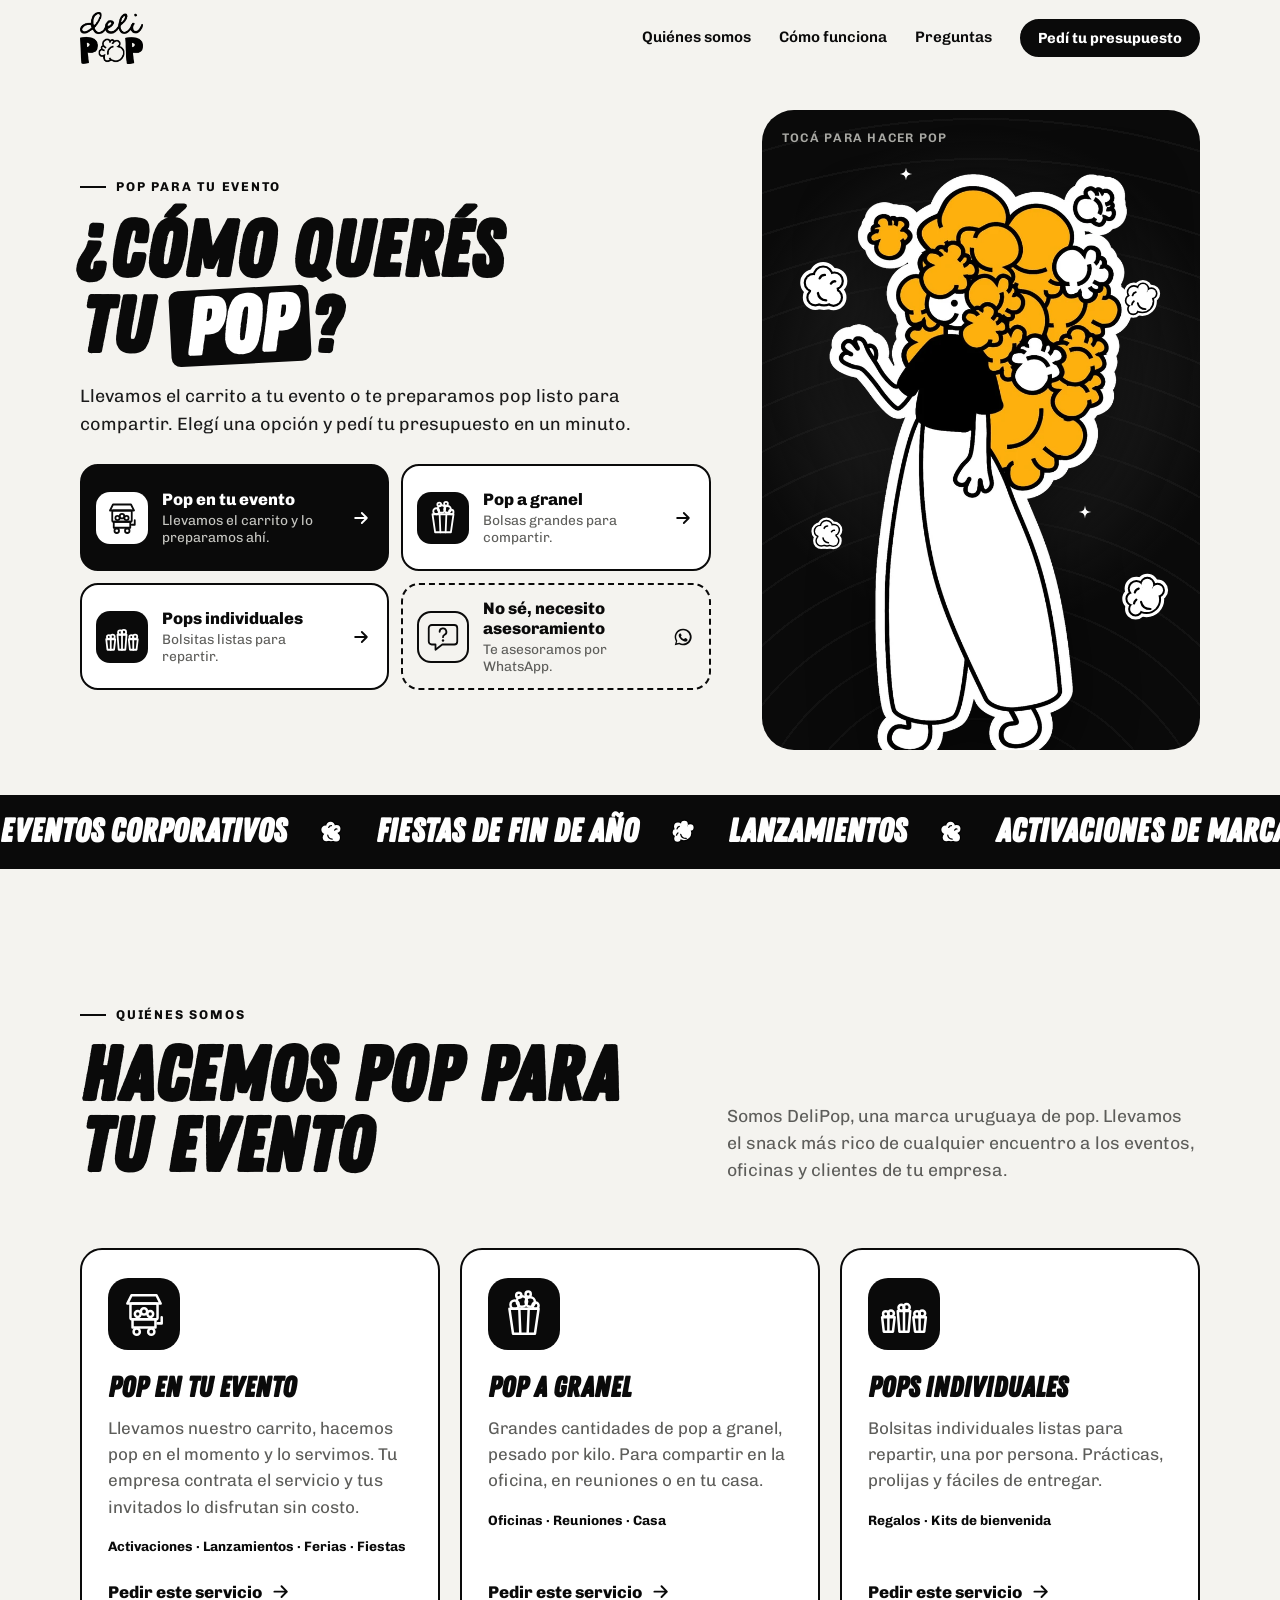
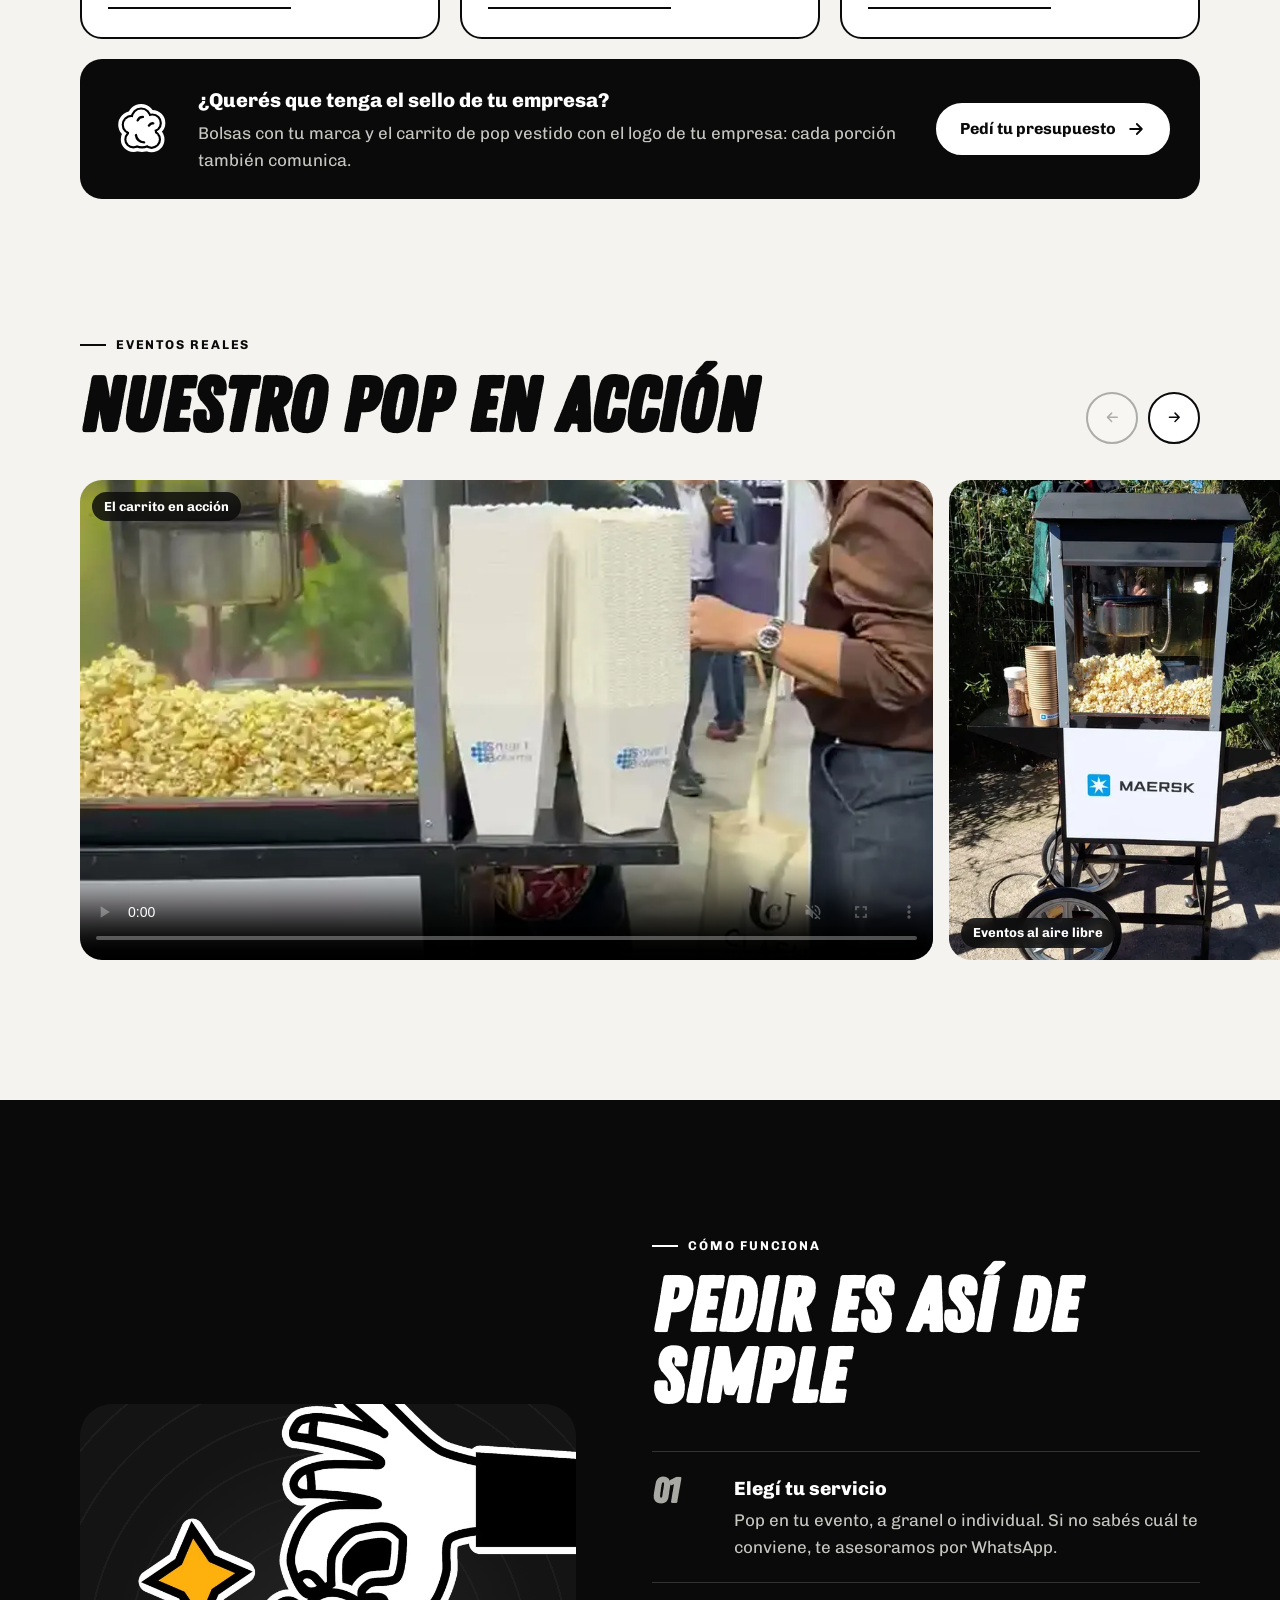
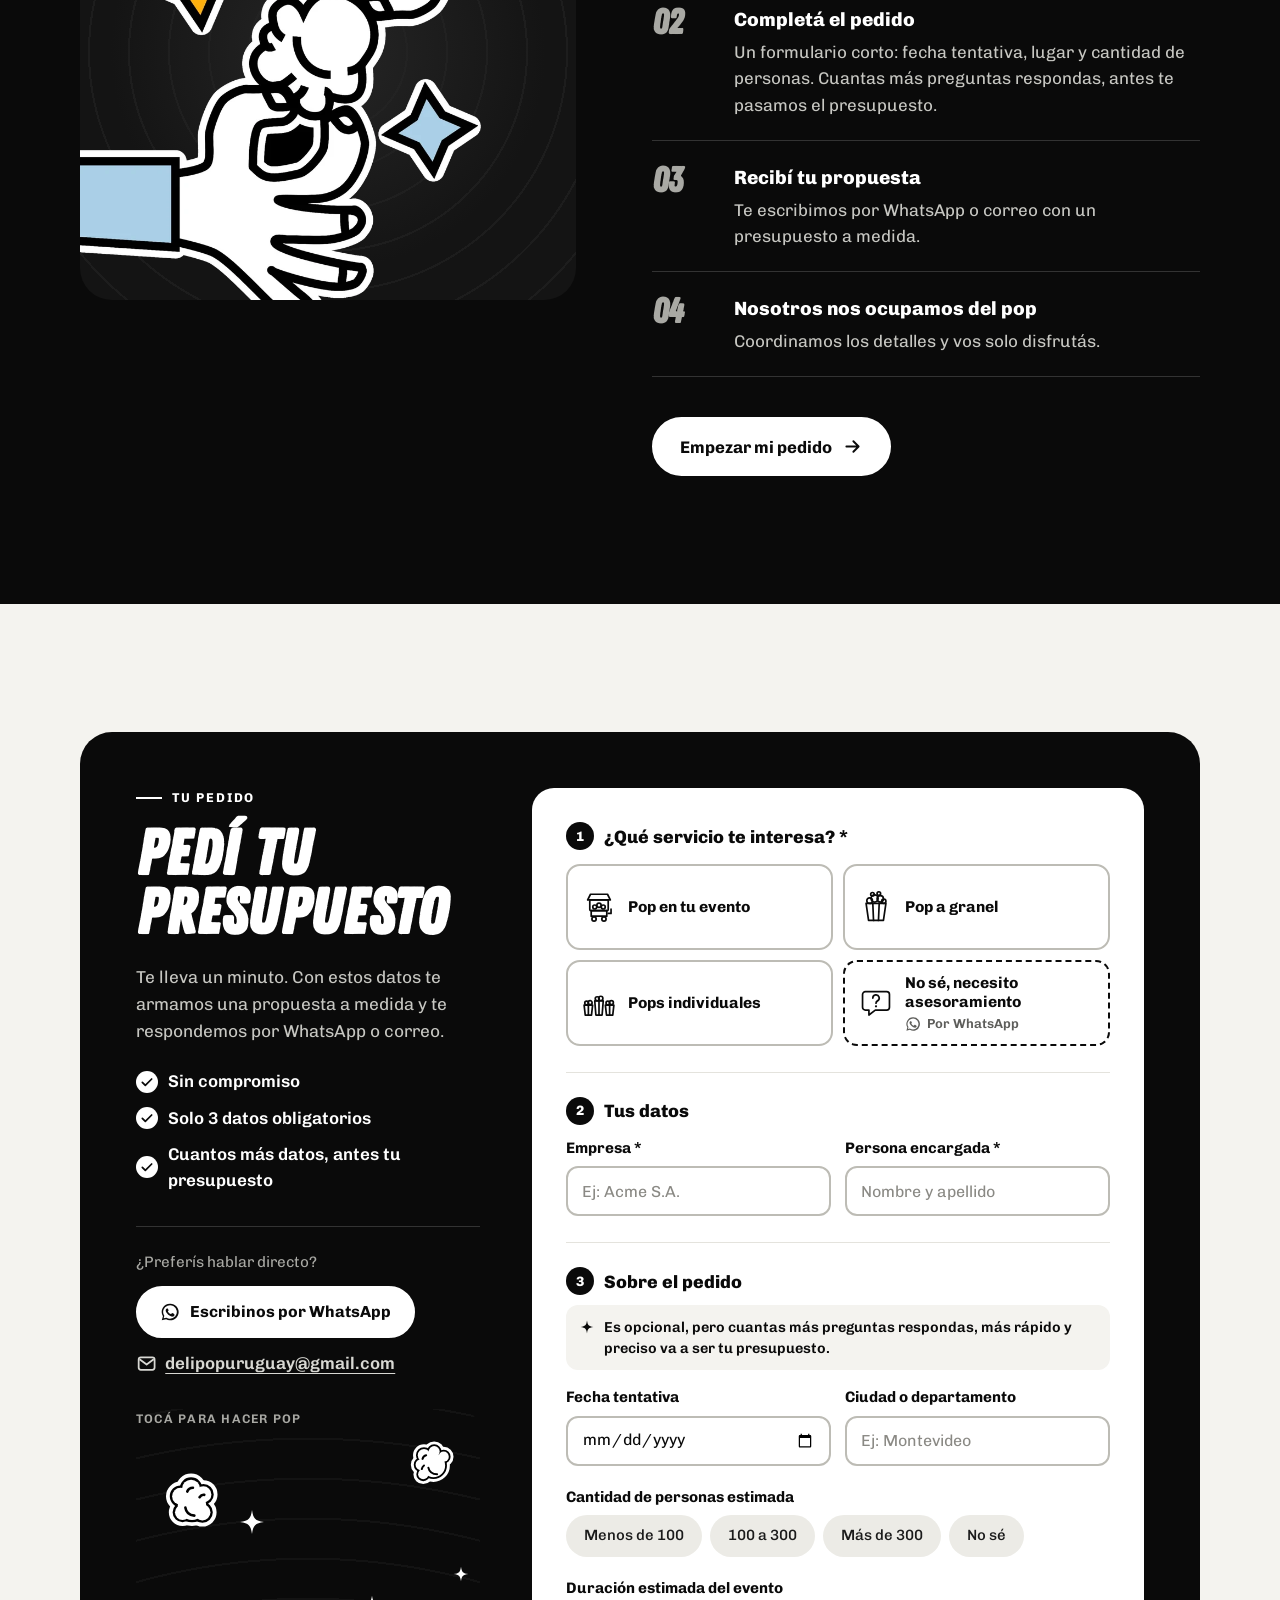
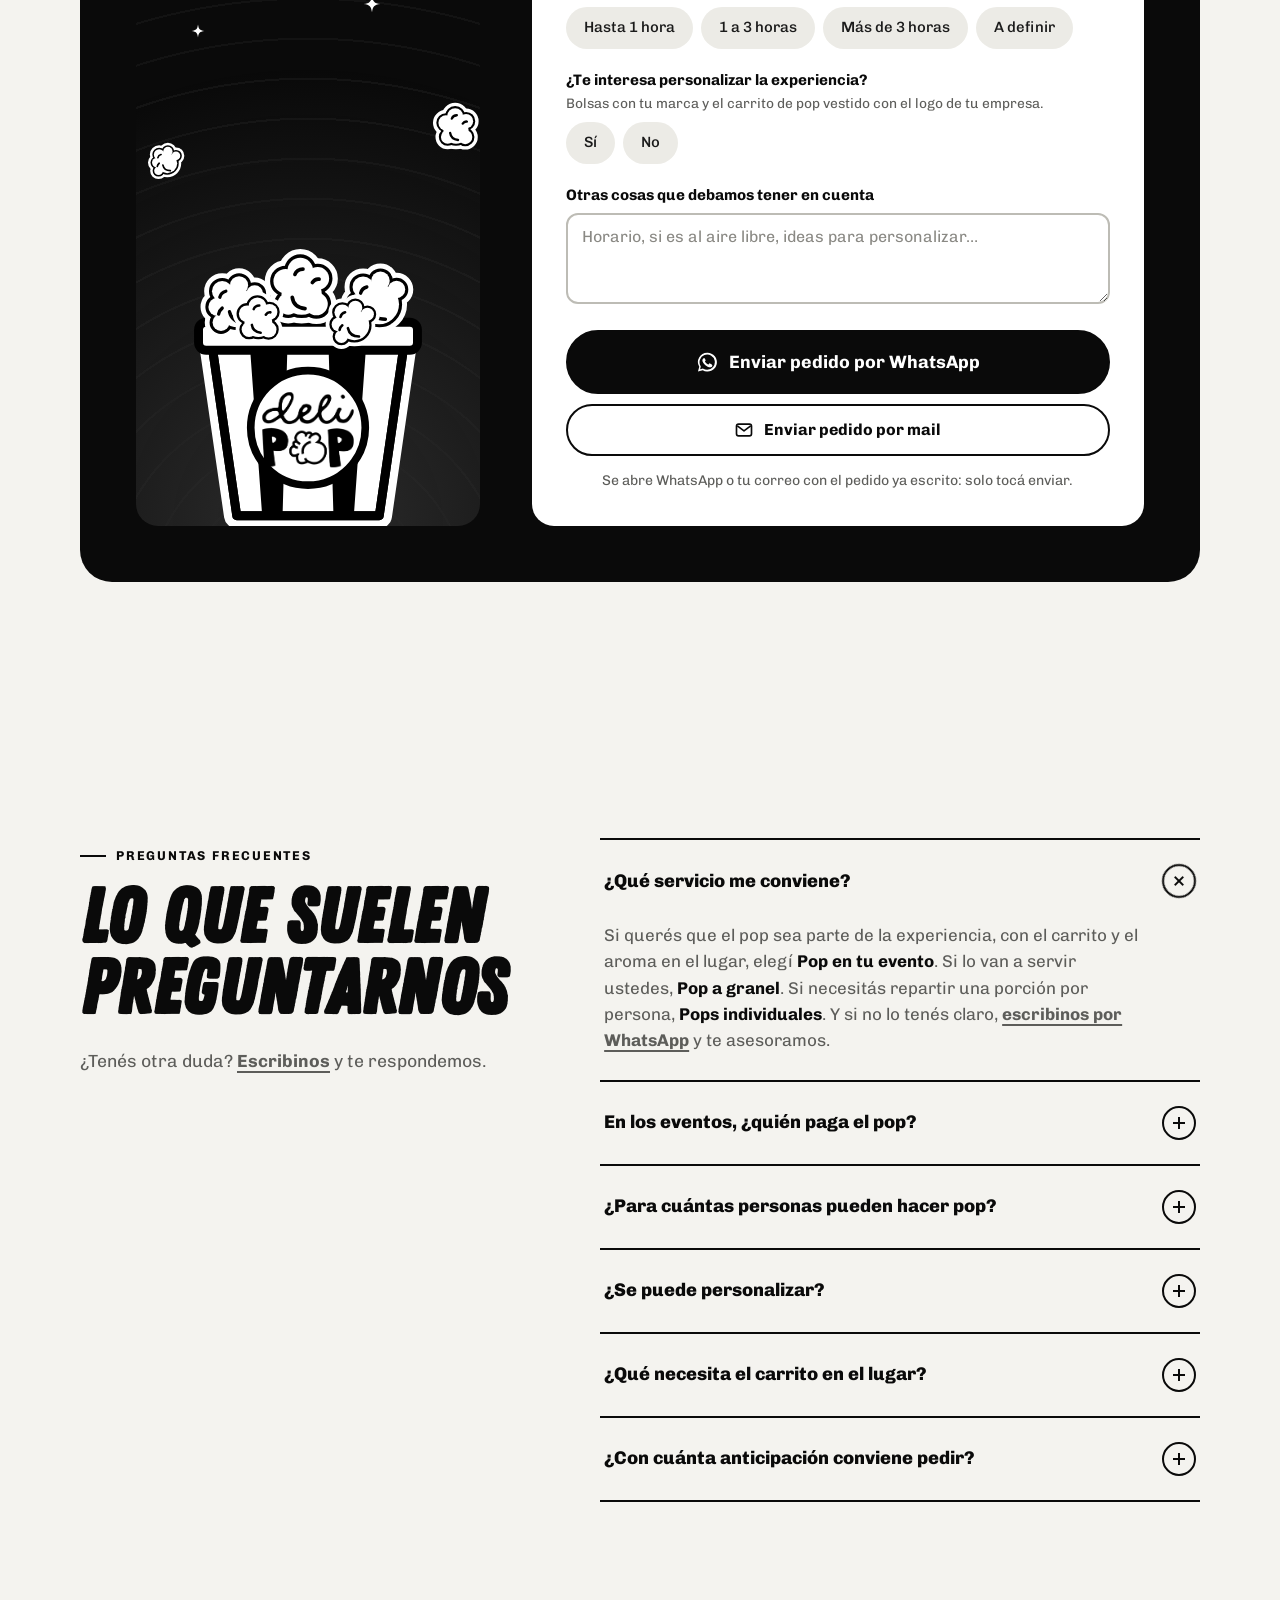
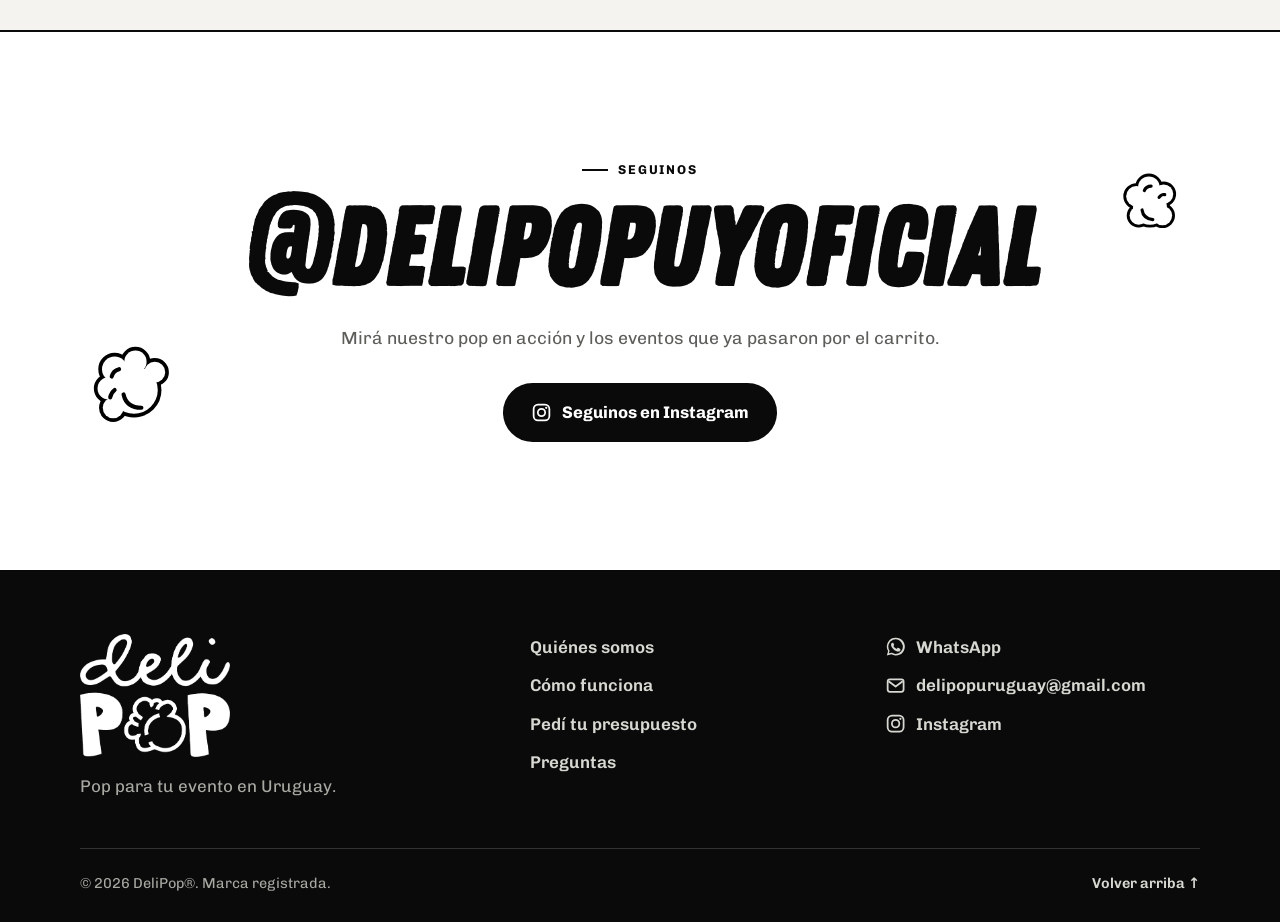
==== index.html @ d81a6279 "Sitio web de DeliPop: pop para tu evento en Uruguay Landing estática para GitHub Pages: hero con los" ====
<!doctype html>
<html lang="es-UY">
<head>
  <meta charset="utf-8">
  <meta name="viewport" content="width=device-width, initial-scale=1">
  <title>DeliPop · Pop para tu evento en Uruguay</title>
  <meta name="description" content="Pop para tu evento en Uruguay: llevamos el carrito de pop a tu evento, o te preparamos pop a granel y en bolsitas individuales. Pedí tu presupuesto en un minuto.">
  <meta name="theme-color" content="#0a0a0a">

  <meta property="og:type" content="website">
  <meta property="og:title" content="DeliPop · Pop para tu evento en Uruguay">
  <meta property="og:description" content="Carrito de pop para tu evento, pop a granel y pops individuales. Pedí tu presupuesto en un minuto.">
  <meta property="og:image" content="assets/img/logo-black.png">
  <meta property="og:locale" content="es_UY">

  <link rel="icon" href="assets/img/favicon.svg" type="image/svg+xml">

  <link rel="preconnect" href="https://fonts.googleapis.com">
  <link rel="preconnect" href="https://fonts.gstatic.com" crossorigin>
  <link href="https://fonts.googleapis.com/css2?family=Chivo:ital,wght@0,100..900;1,100..900&display=swap" rel="stylesheet">
  <link rel="preload" href="assets/fonts/ZingRustBase.woff2" as="font" type="font/woff2" crossorigin>
  <link rel="stylesheet" href="css/styles.css?v=19">
</head>
<body>

  <!-- Símbolos SVG reutilizables: pop vectorial, íconos de servicios y redes -->
  <svg width="0" height="0" style="position:absolute" aria-hidden="true">
    <defs>
      <symbol id="kernel-a" viewBox="-14 -14 148 148">
        <g style="fill:var(--kb,#fff);stroke:var(--kb,#fff)" stroke-width="26">
          <circle cx="60" cy="70" r="30"/><circle cx="36" cy="50" r="18"/><circle cx="58" cy="34" r="19"/>
          <circle cx="84" cy="46" r="17"/><circle cx="40" cy="84" r="16"/><circle cx="82" cy="84" r="17"/>
        </g>
        <g fill="#000" stroke="#000" stroke-width="10">
          <circle cx="60" cy="70" r="30"/><circle cx="36" cy="50" r="18"/><circle cx="58" cy="34" r="19"/>
          <circle cx="84" cy="46" r="17"/><circle cx="40" cy="84" r="16"/><circle cx="82" cy="84" r="17"/>
        </g>
        <g fill="#fff">
          <circle cx="60" cy="70" r="30"/><circle cx="36" cy="50" r="18"/><circle cx="58" cy="34" r="19"/>
          <circle cx="84" cy="46" r="17"/><circle cx="40" cy="84" r="16"/><circle cx="82" cy="84" r="17"/>
        </g>
        <g fill="none" stroke="#000" stroke-width="5.5" stroke-linecap="round">
          <path d="M46 74q2 15 19 17"/><path d="M50 40q3-8 12-8"/><path d="M76 52q4-6 10-5"/>
        </g>
      </symbol>
      <symbol id="kernel-b" viewBox="-14 -14 148 148">
        <g style="fill:var(--kb,#fff);stroke:var(--kb,#fff)" stroke-width="26">
          <circle cx="64" cy="64" r="32"/><circle cx="30" cy="62" r="15"/><circle cx="38" cy="36" r="17"/>
          <circle cx="66" cy="26" r="15"/><circle cx="92" cy="40" r="14"/><circle cx="36" cy="88" r="14"/>
        </g>
        <g fill="#000" stroke="#000" stroke-width="10">
          <circle cx="64" cy="64" r="32"/><circle cx="30" cy="62" r="15"/><circle cx="38" cy="36" r="17"/>
          <circle cx="66" cy="26" r="15"/><circle cx="92" cy="40" r="14"/><circle cx="36" cy="88" r="14"/>
        </g>
        <g fill="#fff">
          <circle cx="64" cy="64" r="32"/><circle cx="30" cy="62" r="15"/><circle cx="38" cy="36" r="17"/>
          <circle cx="66" cy="26" r="15"/><circle cx="92" cy="40" r="14"/><circle cx="36" cy="88" r="14"/>
        </g>
        <g fill="none" stroke="#000" stroke-width="5.5" stroke-linecap="round">
          <path d="M50 70q4 18 24 18"/><path d="M34 46q2-8 10-10"/><path d="M38 64q-5 4-6 10"/>
        </g>
      </symbol>
      <symbol id="pop-box" viewBox="0 0 220 230">
        <path d="M34 84h152l-20 138H54Z" fill="#fff" stroke="#fff" stroke-width="20" stroke-linejoin="round"/>
        <path d="M34 84h152l-20 138H54Z" fill="#fff" stroke="#000" stroke-width="7" stroke-linejoin="round"/>
        <path d="M64 84h30l-4 138H74ZM126 84h30l-10 138h-16Z" fill="#000"/>
        <path d="M34 84h152l-20 138H54Z" fill="none" stroke="#000" stroke-width="7" stroke-linejoin="round"/>
        <rect x="24" y="70" width="172" height="22" rx="6" fill="#fff" stroke="#000" stroke-width="7"/>
        <circle cx="110" cy="153" r="45" fill="#fff" stroke="#000" stroke-width="6"/>
        <image href="assets/img/logo-black.png" x="74" y="125" width="72" height="59"/>
        <use href="#kernel-b" x="18" y="22" width="70" height="70"/>
        <use href="#kernel-a" x="66" y="4" width="78" height="78"/>
        <use href="#kernel-b" x="128" y="18" width="72" height="72"/>
        <use href="#kernel-a" x="44" y="40" width="54" height="54"/>
        <use href="#kernel-b" x="118" y="44" width="54" height="54"/>
      </symbol>
      <symbol id="spark" viewBox="0 0 100 100">
        <path d="M50 4 C55 38 62 45 96 50 C62 55 55 62 50 96 C45 62 38 55 4 50 C38 45 45 38 50 4Z"/>
      </symbol>

      <!-- Íconos de servicios (trazo = currentColor) -->
      <symbol id="ico-cart" viewBox="0 0 48 48">
        <g fill="none" stroke="currentColor" stroke-width="2.4" stroke-linecap="round" stroke-linejoin="round">
          <path d="M8 14 12 6h24l4 8Z"/><rect x="11" y="14" width="26" height="15" rx="1.5"/>
          <circle cx="18" cy="24" r="2.8"/><circle cx="24" cy="21.5" r="3"/><circle cx="30" cy="24" r="2.8"/>
          <path d="M13 29h22v8H13z"/><circle cx="17" cy="41" r="3"/><circle cx="31" cy="41" r="3"/><path d="M37 33h4v-6"/>
        </g>
      </symbol>
      <symbol id="ico-bulk" viewBox="0 0 48 48">
        <g fill="none" stroke="currentColor" stroke-width="2.4" stroke-linecap="round" stroke-linejoin="round">
          <path d="M10 19h28l-3.5 24h-21Z"/><path d="M19.5 19l1 24M28.5 19l-1 24"/>
          <circle cx="15" cy="15" r="4"/><circle cx="22" cy="12" r="5"/><circle cx="30" cy="12.5" r="4.5"/><circle cx="35" cy="16" r="3"/>
          <circle cx="19" cy="6" r="2.5"/><circle cx="28" cy="5" r="2.5"/>
        </g>
      </symbol>
      <symbol id="ico-bags" viewBox="0 0 48 48">
        <g fill="none" stroke="currentColor" stroke-width="2.4" stroke-linecap="round" stroke-linejoin="round">
          <path d="M3 27h12l-1.6 14H4.6Z"/><path d="M9 27v14"/><circle cx="6.5" cy="24" r="2.6"/><circle cx="11.5" cy="23.5" r="2.8"/>
          <path d="M18 21h12l-1.6 20h-8.8Z"/><path d="M24 21v20"/><circle cx="21.5" cy="18" r="2.8"/><circle cx="26.5" cy="17.5" r="3"/>
          <path d="M33 27h12l-1.6 14h-8.8Z"/><path d="M39 27v14"/><circle cx="36.5" cy="24" r="2.6"/><circle cx="41.5" cy="23.5" r="2.8"/>
        </g>
      </symbol>
      <symbol id="ico-help" viewBox="0 0 48 48">
        <g fill="none" stroke="currentColor" stroke-width="2.4" stroke-linecap="round" stroke-linejoin="round">
          <path d="M9 8h30a4 4 0 0 1 4 4v18a4 4 0 0 1-4 4H23l-9 7v-7H9a4 4 0 0 1-4-4V12a4 4 0 0 1 4-4Z"/>
          <path d="M19.5 17a4.5 4.5 0 1 1 6.6 4c-1.5.8-2.1 1.7-2.1 3.2"/>
        </g>
        <circle cx="24" cy="28.6" r="1.6" fill="currentColor"/>
      </symbol>

      <symbol id="ico-wa" viewBox="0 0 24 24">
        <path fill="currentColor" d="M12 2a9.9 9.9 0 0 0-8.5 15l-1.4 5 5.2-1.4A10 10 0 1 0 12 2Zm0 18.2a8.2 8.2 0 0 1-4.2-1.2l-.3-.2-3.1.8.8-3-.2-.3A8.2 8.2 0 1 1 12 20.2Zm4.5-6.1c-.2-.1-1.5-.7-1.7-.8-.2-.1-.4-.1-.6.1l-.8 1c-.1.2-.3.2-.5.1a6.7 6.7 0 0 1-3.3-2.9c-.3-.4.3-.4.7-1.3.1-.2 0-.3 0-.4l-.8-1.8c-.2-.5-.4-.4-.6-.4h-.5a1 1 0 0 0-.7.3 3 3 0 0 0-.9 2.2 5.2 5.2 0 0 0 1.1 2.7 11.8 11.8 0 0 0 4.5 4c1.7.7 2.3.8 3.2.6.5-.1 1.5-.6 1.7-1.2.2-.6.2-1.1.2-1.2-.1-.1-.3-.2-.5-.3Z"/>
      </symbol>
      <symbol id="ico-ig" viewBox="0 0 24 24">
        <g fill="none" stroke="currentColor" stroke-width="2"><rect x="3" y="3" width="18" height="18" rx="5"/><circle cx="12" cy="12" r="4.2"/></g>
        <circle cx="17.4" cy="6.6" r="1.3" fill="currentColor"/>
      </symbol>
      <symbol id="ico-mail" viewBox="0 0 24 24">
        <g fill="none" stroke="currentColor" stroke-width="2" stroke-linejoin="round"><rect x="3" y="5" width="18" height="14" rx="2.5"/><path d="m4 7 8 6 8-6"/></g>
      </symbol>
      <symbol id="ico-arrow" viewBox="0 0 24 24">
        <path d="M5 12h14m-6-6 6 6-6 6" fill="none" stroke="currentColor" stroke-width="2.2" stroke-linecap="round" stroke-linejoin="round"/>
      </symbol>
      <symbol id="ico-check" viewBox="0 0 24 24">
        <path d="m5 12.5 4.5 4.5L19 7.5" fill="none" stroke="currentColor" stroke-width="2.6" stroke-linecap="round" stroke-linejoin="round"/>
      </symbol>
    </defs>
  </svg>

  <a class="skip" href="#contenido">Saltar al contenido</a>

  <!-- ============ HEADER ============ -->
  <div id="top"></div>
  <header class="header">
    <div class="wrap header__inner">
      <a class="header__logo" href="#top" aria-label="DeliPop, inicio">
        <img src="assets/img/logo-black.png" alt="DeliPop" width="890" height="731">
      </a>
      <nav class="nav" id="nav" aria-label="Principal">
        <a href="#nosotros">Quiénes somos</a>
        <a href="#como-funciona">Cómo funciona</a>
        <a href="#preguntas">Preguntas</a>
        <a class="btn btn--dark btn--sm nav__cta" href="#pedido">Pedí tu presupuesto</a>
      </nav>
      <button class="burger" id="burger" aria-label="Abrir menú" aria-expanded="false" aria-controls="nav">
        <span></span><span></span>
      </button>
    </div>
  </header>

  <main id="contenido">

    <!-- ============ HERO: los 4 servicios en el primer pantallazo ============ -->
    <section class="hero">
      <div class="wrap hero__grid">
        <div class="hero__copy">
          <p class="eyebrow">Pop para tu evento</p>
          <h1 class="display hero__title"><span class="sr-only">¿</span><span class="inv" aria-hidden="true">?</span>Cómo querés<br>tu <span class="hl">pop</span>?</h1>
          <p class="lead">
            Llevamos el carrito a tu evento o te preparamos pop listo para compartir.
            Elegí una opción y pedí tu presupuesto en un minuto.
          </p>

          <nav class="svc" aria-label="Elegí un servicio">
            <a class="svc__card svc__card--main" href="#pedido" data-service="evento">
              <span class="svc__icon"><svg><use href="#ico-cart"/></svg></span>
              <span class="svc__text"><strong>Pop en tu evento</strong><small>Llevamos el carrito y lo preparamos ahí.</small></span>
              <svg class="svc__arrow"><use href="#ico-arrow"/></svg>
            </a>
            <a class="svc__card" href="#pedido" data-service="granel">
              <span class="svc__icon"><svg><use href="#ico-bulk"/></svg></span>
              <span class="svc__text"><strong>Pop a granel</strong><small>Bolsas grandes para compartir.</small></span>
              <svg class="svc__arrow"><use href="#ico-arrow"/></svg>
            </a>
            <a class="svc__card" href="#pedido" data-service="individual">
              <span class="svc__icon"><svg><use href="#ico-bags"/></svg></span>
              <span class="svc__text"><strong>Pops individuales</strong><small>Bolsitas listas para repartir.</small></span>
              <svg class="svc__arrow"><use href="#ico-arrow"/></svg>
            </a>
            <a class="svc__card svc__card--alt" data-link="advice" href="#pedido" target="_blank" rel="noopener">
              <span class="svc__icon"><svg><use href="#ico-help"/></svg></span>
              <span class="svc__text"><strong>No sé, necesito asesoramiento</strong><small>Te asesoramos por WhatsApp.</small></span>
              <svg class="svc__arrow"><use href="#ico-wa"/></svg>
            </a>
          </nav>

        </div>

        <div class="hero__stage" id="stage" data-pop aria-hidden="true">
          <div class="stage__glow"></div>
          <img class="stage__char" src="assets/img/personaje.webp" alt="" width="566" height="1100" fetchpriority="high">
          <svg class="float k1"><use href="#kernel-a"/></svg>
          <svg class="float k2"><use href="#kernel-b"/></svg>
          <svg class="float k3"><use href="#kernel-a"/></svg>
          <svg class="float k4"><use href="#kernel-b"/></svg>
          <svg class="float s1 spark spark--w"><use href="#spark"/></svg>
          <svg class="float s2 spark spark--w"><use href="#spark"/></svg>
          <span class="stage__hint">Tocá para hacer pop</span>
        </div>
      </div>
    </section>

    <!-- ============ MARQUESINA ============ -->
    <div class="marquee" aria-hidden="true">
      <div class="marquee__track">
        <span>Eventos corporativos</span><svg><use href="#kernel-a"/></svg>
        <span>Fiestas de fin de año</span><svg><use href="#kernel-b"/></svg>
        <span>Lanzamientos</span><svg><use href="#kernel-a"/></svg>
        <span>Activaciones de marca</span><svg><use href="#kernel-b"/></svg>
        <span>Cine en la oficina</span><svg><use href="#kernel-a"/></svg>
        <span>Eventos corporativos</span><svg><use href="#kernel-a"/></svg>
        <span>Fiestas de fin de año</span><svg><use href="#kernel-b"/></svg>
        <span>Lanzamientos</span><svg><use href="#kernel-a"/></svg>
        <span>Activaciones de marca</span><svg><use href="#kernel-b"/></svg>
        <span>Cine en la oficina</span><svg><use href="#kernel-a"/></svg>
      </div>
    </div>

    <!-- ============ QUIÉNES SOMOS / QUÉ HACEMOS ============ -->
    <section class="section" id="nosotros">
      <div class="wrap">
        <div class="section__head section__head--row">
          <div>
            <p class="eyebrow reveal">Quiénes somos</p>
            <h2 class="display h2 reveal">Hacemos pop para tu evento</h2>
          </div>
          <p class="section__intro reveal">
            Somos DeliPop, una marca uruguaya de pop. Llevamos el snack más rico de cualquier encuentro
            a los eventos, oficinas y clientes de tu empresa.
          </p>
        </div>

        <div class="offer">
          <article class="offer__card reveal">
            <span class="offer__icon"><svg><use href="#ico-cart"/></svg></span>
            <h3>Pop en tu evento</h3>
            <p>Llevamos nuestro carrito, hacemos pop en el momento y lo servimos. Tu empresa contrata el servicio y tus invitados lo disfrutan sin costo.</p>
            <p class="offer__tags">Activaciones · Lanzamientos · Ferias · Fiestas</p>
            <a class="offer__cta" href="#pedido" data-service="evento">Pedir este servicio <svg class="i"><use href="#ico-arrow"/></svg></a>
          </article>
          <article class="offer__card reveal">
            <span class="offer__icon"><svg><use href="#ico-bulk"/></svg></span>
            <h3>Pop a granel</h3>
            <p>Grandes cantidades de pop a granel, pesado por kilo. Para compartir en la oficina, en reuniones o en tu casa.</p>
            <p class="offer__tags">Oficinas · Reuniones · Casa</p>
            <a class="offer__cta" href="#pedido" data-service="granel">Pedir este servicio <svg class="i"><use href="#ico-arrow"/></svg></a>
          </article>
          <article class="offer__card reveal">
            <span class="offer__icon"><svg><use href="#ico-bags"/></svg></span>
            <h3>Pops individuales</h3>
            <p>Bolsitas individuales listas para repartir, una por persona. Prácticas, prolijas y fáciles de entregar.</p>
            <p class="offer__tags">Regalos · Kits de bienvenida</p>
            <a class="offer__cta" href="#pedido" data-service="individual">Pedir este servicio <svg class="i"><use href="#ico-arrow"/></svg></a>
          </article>
        </div>

        <div class="custom reveal">
          <svg class="custom__k" aria-hidden="true"><use href="#kernel-a"/></svg>
          <div>
            <h3>¿Querés que tenga el sello de tu empresa?</h3>
            <p>Bolsas con tu marca y el carrito de pop vestido con el logo de tu empresa: cada porción también comunica.</p>
          </div>
          <a class="btn btn--light" href="#pedido" data-personalize>Pedí tu presupuesto <svg class="i"><use href="#ico-arrow"/></svg></a>
        </div>
      </div>
    </section>

    <!-- ============ GALERÍA ============ -->
    <section class="gallery" id="fotos" aria-labelledby="fotos-title">
      <div class="wrap gallery__head">
        <div>
          <p class="eyebrow reveal">Eventos reales</p>
          <h2 class="display h2 reveal" id="fotos-title">Nuestro pop en acción</h2>
        </div>
        <div class="gallery__nav">
          <button class="gallery__btn" type="button" data-dir="-1" aria-label="Foto anterior"><svg class="i"><use href="#ico-arrow"/></svg></button>
          <button class="gallery__btn" type="button" data-dir="1" aria-label="Foto siguiente"><svg class="i"><use href="#ico-arrow"/></svg></button>
        </div>
      </div>
      <ul class="gallery__track" id="gallery" tabindex="0" aria-label="Fotos de eventos">
          <li class="gallery__item gallery__item--wide">
            <video src="assets/photos/00-carrito-en-accion.mp4" poster="assets/photos/00-carrito-en-accion.webp" muted loop playsinline preload="none" aria-label="Video: el carrito de pop en una exposición"></video>
            <span class="gallery__cap">El carrito en acción</span>
          </li>
          <li class="gallery__item">
            <img src="assets/photos/03-carrito-aire-libre.webp" alt="Eventos al aire libre" loading="lazy" decoding="async">
            <span class="gallery__cap">Eventos al aire libre</span>
          </li>
          <li class="gallery__item">
            <img src="assets/photos/06-vaso-logo.webp" alt="Vasos con tu marca" loading="lazy" decoding="async">
            <span class="gallery__cap">Vasos con tu marca</span>
          </li>
          <li class="gallery__item">
            <img src="assets/photos/07-bolsa-marca.webp" alt="Pops individuales con tu marca" loading="lazy" decoding="async">
            <span class="gallery__cap">Pops individuales con tu marca</span>
          </li>
          <li class="gallery__item">
            <img src="assets/photos/11-compartir.webp" alt="Pop a granel" loading="lazy" decoding="async">
            <span class="gallery__cap">Pop a granel</span>
          </li>
          <li class="gallery__item">
            <img src="assets/photos/08-invitados.webp" alt="Invitados felices" loading="lazy" decoding="async">
            <span class="gallery__cap">Invitados felices</span>
          </li>
          <li class="gallery__item">
            <img src="assets/photos/05-carrito-expo.webp" alt="En ferias y exposiciones" loading="lazy" decoding="async">
            <span class="gallery__cap">En ferias y exposiciones</span>
          </li>
          <li class="gallery__item">
            <img src="assets/photos/02-cajita-logo.webp" alt="Cajitas con el logo de tu empresa" loading="lazy" decoding="async">
            <span class="gallery__cap">Cajitas con el logo de tu empresa</span>
          </li>
          <li class="gallery__item">
            <img src="assets/photos/04-bolsa-personalizada.webp" alt="Bolsas personalizadas" loading="lazy" decoding="async">
            <span class="gallery__cap">Bolsas personalizadas</span>
          </li>
          <li class="gallery__item">
            <img src="assets/photos/12-recien-hecho.webp" alt="Pop a granel" loading="lazy" decoding="async">
            <span class="gallery__cap">Pop a granel</span>
          </li>
          <li class="gallery__item">
            <img src="assets/photos/10-vaso-marca.webp" alt="Tu logo en cada porción" loading="lazy" decoding="async">
            <span class="gallery__cap">Tu logo en cada porción</span>
          </li>
          <li class="gallery__item">
            <img src="assets/photos/09-carrito-oficina.webp" alt="En la oficina o en tu stand" loading="lazy" decoding="async">
            <span class="gallery__cap">En la oficina o en tu stand</span>
          </li>
          <li class="gallery__item">
            <img src="assets/photos/01-carrito-cx-day.webp" alt="Carrito personalizado con la marca del evento" loading="lazy" decoding="async">
            <span class="gallery__cap">Carrito personalizado con la marca del evento</span>
          </li>
      </ul>
    </section>

    <!-- ============ CÓMO FUNCIONA ============ -->
    <section class="section section--dark" id="como-funciona">
      <div class="wrap steps">
        <div class="steps__art reveal">
          <img src="assets/img/manos.webp" alt="Ilustración: una mano entrega un pop a otra" width="1100" height="1043" loading="lazy">
        </div>
        <div class="steps__copy">
          <p class="eyebrow eyebrow--light reveal">Cómo funciona</p>
          <h2 class="display h2 reveal">Pedir es así de simple</h2>
          <ol class="steps__list">
            <li class="reveal">
              <span class="steps__n">01</span>
              <div><h3>Elegí tu servicio</h3><p>Pop en tu evento, a granel o individual. Si no sabés cuál te conviene, te asesoramos por WhatsApp.</p></div>
            </li>
            <li class="reveal">
              <span class="steps__n">02</span>
              <div><h3>Completá el pedido</h3><p>Un formulario corto: fecha tentativa, lugar y cantidad de personas. Cuantas más preguntas respondas, antes te pasamos el presupuesto.</p></div>
            </li>
            <li class="reveal">
              <span class="steps__n">03</span>
              <div><h3>Recibí tu propuesta</h3><p>Te escribimos por WhatsApp o correo con un presupuesto a medida.</p></div>
            </li>
            <li class="reveal">
              <span class="steps__n">04</span>
              <div><h3>Nosotros nos ocupamos del pop</h3><p>Coordinamos los detalles y vos solo disfrutás.</p></div>
            </li>
          </ol>
          <a class="btn btn--light btn--lg reveal" href="#pedido">
            Empezar mi pedido <svg class="i"><use href="#ico-arrow"/></svg>
          </a>
        </div>
      </div>
    </section>

    <!-- ============ FORMULARIO DE PEDIDO ============ -->
    <section class="section section--order" id="pedido">
      <div class="wrap">
        <div class="order">
          <div class="order__copy">
            <div class="order__sticky">
            <p class="eyebrow eyebrow--light reveal">Tu pedido</p>
            <h2 class="display h2 reveal">Pedí tu presupuesto</h2>
            <p class="order__lead reveal">
              Te lleva un minuto. Con estos datos te armamos una propuesta a medida
              y te respondemos por WhatsApp o correo.
            </p>
            <ul class="order__checks reveal">
              <li><svg class="i"><use href="#ico-check"/></svg> Sin compromiso</li>
              <li><svg class="i"><use href="#ico-check"/></svg> Solo 3 datos obligatorios</li>
              <li><svg class="i"><use href="#ico-check"/></svg> Cuantos más datos, antes tu presupuesto</li>
            </ul>
            <div class="order__alt reveal">
              <p>¿Preferís hablar directo?</p>
              <a class="btn btn--light" data-link="whatsapp" href="#pedido" target="_blank" rel="noopener">
                <svg class="i"><use href="#ico-wa"/></svg> Escribinos por WhatsApp
              </a>
              <a class="order__mail" data-link="email" data-needs="email" href="#pedido"><svg class="i"><use href="#ico-mail"/></svg> <span data-text="email"></span></a>
            </div>
            </div>
            <div class="order__fx" data-pop aria-hidden="true">
              <span class="fx__hint">Tocá para hacer pop</span>
              <svg class="fx__float" style="--x:6%;--y:8%;--s:70px;animation-delay:-1s"><use href="#kernel-a"/></svg>
              <svg class="fx__float" style="--x:78%;--y:4%;--s:54px;animation-delay:-3s"><use href="#kernel-b"/></svg>
              <svg class="fx__float" style="--x:84%;--y:40%;--s:62px;animation-delay:-2s"><use href="#kernel-a"/></svg>
              <svg class="fx__float" style="--x:2%;--y:46%;--s:46px;animation-delay:-4s"><use href="#kernel-b"/></svg>
              <svg class="fx__spark spark spark--w" style="--x:30%;--y:14%;--s:26px"><use href="#spark"/></svg>
              <svg class="fx__spark spark spark--w" style="--x:66%;--y:26%;--s:18px;animation-delay:-1.2s"><use href="#spark"/></svg>
              <svg class="fx__spark spark spark--w" style="--x:16%;--y:30%;--s:14px;animation-delay:-2.1s"><use href="#spark"/></svg>
              <svg class="fx__spark spark spark--w" style="--x:92%;--y:22%;--s:16px;animation-delay:-.6s"><use href="#spark"/></svg>
              <div class="fx__fountain">
              <svg class="fx__popper" style="--dx:-120px;--h:300px;--r:260deg;--t:2.8s;animation-delay:0.0s;width:48px;height:48px"><use href="#kernel-a"/></svg>
              <svg class="fx__popper" style="--dx:90px;--h:340px;--r:-220deg;--t:3.1s;animation-delay:0.5s;width:42px;height:42px"><use href="#kernel-b"/></svg>
              <svg class="fx__popper" style="--dx:-40px;--h:380px;--r:180deg;--t:3.4s;animation-delay:1.1s;width:54px;height:54px"><use href="#kernel-b"/></svg>
              <svg class="fx__popper" style="--dx:140px;--h:260px;--r:300deg;--t:2.6s;animation-delay:1.6s;width:38px;height:38px"><use href="#kernel-a"/></svg>
              <svg class="fx__popper" style="--dx:20px;--h:420px;--r:-260deg;--t:3.6s;animation-delay:2.0s;width:46px;height:46px"><use href="#kernel-a"/></svg>
              <svg class="fx__popper" style="--dx:-160px;--h:230px;--r:-180deg;--t:2.5s;animation-delay:2.4s;width:36px;height:36px"><use href="#kernel-b"/></svg>
              <svg class="fx__popper" style="--dx:60px;--h:300px;--r:220deg;--t:2.9s;animation-delay:2.9s;width:50px;height:50px"><use href="#kernel-a"/></svg>
              <svg class="fx__popper" style="--dx:-80px;--h:360px;--r:-300deg;--t:3.3s;animation-delay:3.3s;width:40px;height:40px"><use href="#kernel-b"/></svg>
                <svg class="fx__box"><use href="#pop-box"/></svg>
              </div>
            </div>
          </div>

          <div class="quote-wrap">
            <form class="quote" id="quote" novalidate>
              <input type="hidden" name="_subject" value="Nuevo pedido desde la web de DeliPop">

              <!-- 1. Servicio -->
              <fieldset class="block" id="servicio-field">
                <legend class="block__title"><span>1</span> ¿Qué servicio te interesa? *</legend>
                <div class="opts">
                  <label class="opt">
                    <input type="radio" name="servicio" value="evento" required>
                    <span class="opt__box"><svg><use href="#ico-cart"/></svg><span>Pop en tu evento</span></span>
                  </label>
                  <label class="opt">
                    <input type="radio" name="servicio" value="granel">
                    <span class="opt__box"><svg><use href="#ico-bulk"/></svg><span>Pop a granel</span></span>
                  </label>
                  <label class="opt">
                    <input type="radio" name="servicio" value="individual">
                    <span class="opt__box"><svg><use href="#ico-bags"/></svg><span>Pops individuales</span></span>
                  </label>
                  <a class="opt opt--wa" data-link="advice" href="#pedido" target="_blank" rel="noopener">
                    <span class="opt__box"><svg><use href="#ico-help"/></svg><span>No sé, necesito asesoramiento<small><svg class="i"><use href="#ico-wa"/></svg> Por WhatsApp</small></span></span>
                  </a>
                </div>
                <p class="field__error" data-error-for="servicio">Elegí una opción para seguir.</p>
              </fieldset>

              <!-- 2. Datos -->
              <fieldset class="block">
                <legend class="block__title"><span>2</span> Tus datos</legend>
                <div class="field-row">
                  <label class="field">
                    <span>Empresa *</span>
                    <input name="empresa" type="text" autocomplete="organization" required placeholder="Ej: Acme S.A.">
                    <em class="field__error" data-error-for="empresa">Contanos de qué empresa nos escribís.</em>
                  </label>
                  <label class="field">
                    <span>Persona encargada *</span>
                    <input name="encargado" type="text" autocomplete="name" required placeholder="Nombre y apellido">
                    <em class="field__error" data-error-for="encargado">¿Con quién hablamos?</em>
                  </label>
                </div>
              </fieldset>

              <!-- 3. Pedido -->
              <fieldset class="block">
                <legend class="block__title"><span>3</span> Sobre el pedido</legend>
                <p class="tip"><svg class="spark" width="14" height="14"><use href="#spark"/></svg> Es opcional, pero cuantas más preguntas respondas, más rápido y preciso va a ser tu presupuesto.</p>
                <div class="field-row">
                  <label class="field">
                    <span>Fecha tentativa</span>
                    <input name="fecha" type="date">
                  </label>
                  <label class="field">
                    <span>Ciudad o departamento</span>
                    <input name="lugar" type="text" placeholder="Ej: Montevideo">
                  </label>
                </div>

                <div class="field">
                  <span id="lbl-personas">Cantidad de personas estimada</span>
                  <div class="pills" role="radiogroup" aria-labelledby="lbl-personas">
                    <label class="pill"><input type="radio" name="personas" value="Menos de 100"><span>Menos de 100</span></label>
                    <label class="pill"><input type="radio" name="personas" value="100 a 300"><span>100 a 300</span></label>
                    <label class="pill"><input type="radio" name="personas" value="Más de 300"><span>Más de 300</span></label>
                    <label class="pill"><input type="radio" name="personas" value="No sé"><span>No sé</span></label>
                  </div>
                </div>

                <div class="field" data-show-for="evento">
                  <span id="lbl-duracion">Duración estimada del evento</span>
                  <div class="pills" role="radiogroup" aria-labelledby="lbl-duracion">
                    <label class="pill"><input type="radio" name="duracion" value="Hasta 1 hora"><span>Hasta 1 hora</span></label>
                    <label class="pill"><input type="radio" name="duracion" value="1 a 3 horas"><span>1 a 3 horas</span></label>
                    <label class="pill"><input type="radio" name="duracion" value="Más de 3 horas"><span>Más de 3 horas</span></label>
                    <label class="pill"><input type="radio" name="duracion" value="A definir"><span>A definir</span></label>
                  </div>
                </div>

                <div class="field">
                  <span id="lbl-personalizar">¿Te interesa personalizar la experiencia?</span>
                  <small class="field__hint" id="hint-personalizar">Bolsas con tu marca y el carrito de pop vestido con el logo de tu empresa.</small>
                  <div class="pills" role="radiogroup" aria-labelledby="lbl-personalizar" aria-describedby="hint-personalizar">
                    <label class="pill"><input type="radio" name="personalizar" value="Sí"><span>Sí</span></label>
                    <label class="pill"><input type="radio" name="personalizar" value="No"><span>No</span></label>
                  </div>
                </div>

                <label class="field">
                  <span>Otras cosas que debamos tener en cuenta</span>
                  <textarea name="otros" rows="3" placeholder="Horario, si es al aire libre, ideas para personalizar…"></textarea>
                </label>
              </fieldset>

              <div class="quote__actions">
                <button class="btn btn--dark btn--lg btn--block quote__submit" type="submit" data-channel="whatsapp">
                  <svg class="i"><use href="#ico-wa"/></svg> Enviar pedido por WhatsApp
                </button>
                <button class="btn btn--outline btn--block" type="submit" data-channel="email">
                  <svg class="i"><use href="#ico-mail"/></svg> Enviar pedido por mail
                </button>
              </div>
              <p class="quote__note">Se abre WhatsApp o tu correo con el pedido ya escrito: solo tocá enviar.</p>
            </form>

            <div class="thanks" id="thanks" hidden tabindex="-1">
              <svg class="thanks__k" aria-hidden="true"><use href="#kernel-a"/></svg>
              <h3 class="display"><span class="sr-only">¡</span><span class="inv" aria-hidden="true">!</span>Gracias!</h3>
              <p id="thanks-text">Recibimos tu pedido. Te vamos a escribir a la brevedad.</p>
              <a class="btn btn--dark btn--lg" id="thanks-retry" href="#pedido" target="_blank" rel="noopener"></a>
              <button class="quote__reset" type="button" id="thanks-reset">Hacer otro pedido</button>
            </div>
          </div>
        </div>
      </div>
    </section>

    <!-- ============ PREGUNTAS ============ -->
    <section class="section" id="preguntas">
      <div class="wrap faq">
        <div class="faq__head">
          <p class="eyebrow reveal">Preguntas frecuentes</p>
          <h2 class="display h2 reveal">Lo que suelen preguntarnos</h2>
          <p class="section__intro reveal">¿Tenés otra duda? <a class="link" data-link="whatsapp" href="#pedido" target="_blank" rel="noopener">Escribinos</a> y te respondemos.</p>
        </div>
        <div class="faq__list">
          <details class="reveal" open>
            <summary>¿Qué servicio me conviene?</summary>
            <p>Si querés que el pop sea parte de la experiencia, con el carrito y el aroma en el lugar, elegí <strong>Pop en tu evento</strong>. Si lo van a servir ustedes, <strong>Pop a granel</strong>. Si necesitás repartir una porción por persona, <strong>Pops individuales</strong>. Y si no lo tenés claro, <a class="link" data-link="advice" href="#pedido" target="_blank" rel="noopener">escribinos por WhatsApp</a> y te asesoramos.</p>
          </details>
          <details class="reveal">
            <summary>En los eventos, ¿quién paga el pop?</summary>
            <p>Tu empresa contrata el servicio completo. Los invitados reciben su pop sin costo: no hay caja ni cobro en el carrito.</p>
          </details>
          <details class="reveal">
            <summary>¿Para cuántas personas pueden hacer pop?</summary>
            <p>Armamos cada propuesta según la cantidad de personas y, en los eventos, la duración. Pasanos esos datos y te contamos cómo lo resolvemos.</p>
          </details>
          <details class="reveal">
            <summary>¿Se puede personalizar?</summary>
            <p>Sí. Hacemos bolsas con tu marca y vestimos el carrito de pop con el logo de tu empresa. Marcá que te interesa en el pedido y lo coordinamos.</p>
          </details>
          <details class="reveal">
            <summary>¿Qué necesita el carrito en el lugar?</summary>
            <p>Un espacio para ubicarlo y acceso a un tomacorriente. Si tenés dudas sobre el lugar, lo coordinamos antes del evento.</p>
          </details>
          <details class="reveal">
            <summary>¿Con cuánta anticipación conviene pedir?</summary>
            <p>Cuanto antes, mejor: así aseguramos tu fecha. Igual escribinos aunque falte poco, siempre intentamos hacerle lugar a tu pedido.</p>
          </details>
        </div>
      </div>
    </section>

    <!-- ============ REDES ============ -->
    <section class="social" id="redes">
      <div class="wrap social__inner">
        <svg class="social__k social__k--1" aria-hidden="true"><use href="#kernel-b"/></svg>
        <svg class="social__k social__k--2" aria-hidden="true"><use href="#kernel-a"/></svg>
        <p class="eyebrow reveal">Seguinos</p>
        <a class="social__handle display reveal" data-link="instagram" data-text="instagram" href="#redes" target="_blank" rel="noopener">@delipopuyoficial</a>
        <p class="social__text reveal">Mirá nuestro pop en acción y los eventos que ya pasaron por el carrito.</p>
        <a class="btn btn--dark btn--lg reveal" data-link="instagram" href="#redes" target="_blank" rel="noopener">
          <svg class="i"><use href="#ico-ig"/></svg> Seguinos en Instagram
        </a>
      </div>
    </section>
  </main>

  <!-- ============ FOOTER ============ -->
  <footer class="footer">
    <div class="wrap footer__inner">
      <div class="footer__brand">
        <img src="assets/img/logo-white.png" alt="DeliPop" width="890" height="732" loading="lazy">
        <p>Pop para tu evento en Uruguay.</p>
      </div>
      <nav class="footer__nav" aria-label="Secciones">
        <a href="#nosotros">Quiénes somos</a>
        <a href="#como-funciona">Cómo funciona</a>
        <a href="#pedido">Pedí tu presupuesto</a>
        <a href="#preguntas">Preguntas</a>
      </nav>
      <div class="footer__contact">
        <a data-link="whatsapp" href="#pedido" target="_blank" rel="noopener"><svg class="i"><use href="#ico-wa"/></svg> WhatsApp</a>
        <a data-link="email" data-needs="email" href="#pedido"><svg class="i"><use href="#ico-mail"/></svg> <span data-text="email"></span></a>
        <a data-link="instagram" href="#redes" target="_blank" rel="noopener"><svg class="i"><use href="#ico-ig"/></svg> Instagram</a>
      </div>
    </div>
    <div class="wrap footer__bottom">
      <span>© <span id="year">2026</span> DeliPop®. Marca registrada.</span>
      <a href="#top">Volver arriba ↑</a>
    </div>
  </footer>

  <!-- Botón flotante de WhatsApp -->
  <a class="fab" data-link="whatsapp" href="#pedido" target="_blank" rel="noopener" aria-label="Escribinos por WhatsApp">
    <svg><use href="#ico-wa"/></svg>
  </a>

  <script src="js/main.js?v=12"></script>
</body>
</html>
---- css/styles.css ----
/* =========================================================
   DeliPop — estilos
   Fuentes: Zing Rust Base (títulos) + Chivo (texto)
   Para usar Zing Rust Base, copiá el archivo de la fuente en
   assets/fonts/ con alguno de los nombres de abajo.
   ========================================================= */

@font-face {
  font-family: "Zing Rust Base";
  src: url("../assets/fonts/ZingRustBase.woff2") format("woff2");
  font-display: swap;
}

:root {
  --ink: #0a0a0a;
  --ink-2: #1b1b1b;
  --paper: #f4f3ef;
  --white: #ffffff;
  --muted: #5d5d5a;
  --muted-light: #a9a9a4;
  --line: #0a0a0a;
  --error: #b00020;
  --field-line: #bdbcb5;
  --chip: #ecebe6;

  --f-display: "Zing Rust Base", "Chivo", system-ui, sans-serif;
  --f-body: "Chivo", system-ui, -apple-system, "Segoe UI", sans-serif;

  --radius: 22px;
  --radius-lg: 32px;
  --shadow: 6px 6px 0 var(--ink);
  --wrap: 1200px;
  --gutter: clamp(16px, 4vw, 40px);
  --header-h: 76px;
}

*, *::before, *::after { box-sizing: border-box; }

html { scroll-behavior: smooth; scroll-padding-top: calc(var(--header-h) + 12px); }

body {
  margin: 0;
  font-family: var(--f-body);
  font-size: 17px;
  line-height: 1.55;
  color: var(--ink);
  background: var(--paper);
  -webkit-font-smoothing: antialiased;
  overflow-x: hidden;
}

img, svg { display: block; max-width: 100%; }
a { color: inherit; }
h1, h2, h3, p { margin: 0; }
[hidden] { display: none !important; }

.wrap { width: 100%; max-width: var(--wrap); margin-inline: auto; padding-inline: var(--gutter); }

.skip {
  position: absolute; left: -999px; top: 8px; z-index: 100;
  background: var(--ink); color: var(--white); padding: 10px 16px; border-radius: 10px;
}
.skip:focus { left: 8px; }

:focus-visible { outline: 3px solid var(--ink); outline-offset: 3px; }
.section--dark :focus-visible, .order__copy :focus-visible, .custom :focus-visible, .footer :focus-visible { outline-color: var(--white); }

/* ---------- Tipografía ---------- */
/* La fuente Zing Rust (demo) dibuja ¿ y ¡ espejados: usamos ? y ! girados 180° */
.inv { display: inline-block; transform: rotate(180deg); }
.sr-only { position: absolute; width: 1px; height: 1px; padding: 0; margin: -1px; overflow: hidden; clip: rect(0 0 0 0); white-space: nowrap; border: 0; }
.display {
  font-family: var(--f-display);
  font-weight: 900;
  text-transform: uppercase;
  line-height: .92;
  letter-spacing: .005em;
}
.h2 { font-size: clamp(2.6rem, 6vw, 5.2rem); }

.eyebrow {
  display: inline-flex; align-items: center; gap: 10px;
  font-size: .8rem; font-weight: 700; letter-spacing: .14em; text-transform: uppercase;
  margin-bottom: 18px;
}
.eyebrow::before { content: ""; width: 26px; height: 2px; background: currentColor; }
.eyebrow--light { color: var(--white); }

.lead { font-size: clamp(1.02rem, 1.4vw, 1.18rem); color: var(--ink-2); max-width: 32em; }

.link { font-weight: 700; text-underline-offset: 4px; text-decoration-thickness: 2px; }

.i { width: 1.25em; height: 1.25em; flex: none; }

/* ---------- Botones ---------- */
.btn {
  --bg: var(--ink); --fg: var(--white); --bd: var(--ink); --sh: var(--ink);
  display: inline-flex; align-items: center; justify-content: center; gap: 10px;
  padding: 14px 22px;
  font: 700 1rem/1 var(--f-body);
  text-decoration: none;
  color: var(--fg); background: var(--bg);
  border: 2px solid var(--bd); border-radius: 999px;
  cursor: pointer;
  transition: transform .18s ease, box-shadow .18s ease, background .18s ease, color .18s ease;
}
.btn:hover { transform: translate(-3px, -3px); box-shadow: 4px 4px 0 var(--sh); }
.btn:active { transform: translate(0, 0); box-shadow: 0 0 0 var(--sh); }
.btn:disabled { opacity: .6; cursor: wait; transform: none; box-shadow: none; }

.btn--dark { --sh: #8d8d88; }
.btn--light { --bg: var(--white); --fg: var(--ink); --bd: var(--white); --sh: #6e6e6a; }
.btn--outline { --bg: var(--white); --fg: var(--ink); --bd: var(--ink); --sh: var(--ink); }
.btn--sm { padding: 10px 16px; font-size: .92rem; }
.btn--lg { padding: 17px 26px; font-size: 1.05rem; }
.btn--block { width: 100%; }

/* ---------- Header ---------- */
.header {
  position: sticky; top: 0; z-index: 50;
  background: color-mix(in srgb, var(--paper) 88%, transparent);
  backdrop-filter: saturate(1.4) blur(10px);
  -webkit-backdrop-filter: saturate(1.4) blur(10px);
  border-bottom: 2px solid transparent;
  transition: border-color .2s ease;
}
.header.is-scrolled { border-bottom-color: var(--ink); }
.header__inner { height: var(--header-h); display: flex; align-items: center; justify-content: space-between; gap: 24px; }
.header__logo img { height: 52px; width: auto; }

.nav { display: flex; align-items: center; gap: 28px; }
.nav a:not(.btn) {
  font-weight: 600; font-size: .95rem; text-decoration: none; position: relative; padding: 6px 0;
}
.nav a:not(.btn)::after {
  content: ""; position: absolute; left: 0; right: 0; bottom: 0; height: 2px; background: var(--ink);
  transform: scaleX(0); transform-origin: left; transition: transform .2s ease;
}
.nav a:not(.btn):hover::after { transform: scaleX(1); }

.burger { display: none; }

/* ---------- Hero (todo entra en el primer pantallazo) ---------- */
.hero { padding: clamp(18px, 3.5vh, 48px) 0 clamp(28px, 5vh, 64px); }
.hero__grid {
  display: grid; grid-template-columns: 1.18fr .82fr; gap: clamp(28px, 4vw, 64px); align-items: center;
}

.hero__title { font-size: clamp(3rem, 6.2vw, 5.8rem); margin-bottom: clamp(12px, 2vh, 20px); }
.hl {
  display: inline-block;
  background: var(--ink); color: var(--white);
  padding: .04em .18em 0;
  border-radius: .12em;
  transform: rotate(-3deg);
}
.hero .eyebrow { margin-bottom: clamp(10px, 2vh, 18px); }

/* Tarjetas de servicio del hero */
.svc { display: grid; grid-template-columns: repeat(2, minmax(0, 1fr)); grid-auto-rows: 1fr; gap: 12px; margin-top: clamp(18px, 3vh, 28px); }
.svc__card {
  display: grid; grid-template-columns: auto 1fr auto; align-items: center; gap: 14px;
  padding: 14px 16px 14px 14px;
  background: var(--white); color: var(--ink);
  border: 2px solid var(--ink); border-radius: 18px;
  text-decoration: none;
  transition: transform .18s ease, box-shadow .18s ease, background .18s ease, color .18s ease;
}
.svc__card:hover, .svc__card:focus-visible { transform: translate(-3px, -3px); box-shadow: 5px 5px 0 var(--ink); }
.svc__card:active { transform: none; box-shadow: none; }
.svc__icon {
  width: 52px; height: 52px; border-radius: 14px;
  display: grid; place-items: center;
  background: var(--ink); color: var(--white);
}
.svc__icon svg { width: 36px; height: 36px; }
.svc__text { display: grid; gap: 2px; line-height: 1.2; }
.svc__text strong { font-size: 1.04rem; font-weight: 800; }
.svc__text small { font-size: .86rem; color: var(--muted); }
.svc__arrow { width: 20px; height: 20px; transition: transform .18s ease; }
.svc__card:hover .svc__arrow { transform: translateX(3px); }
.svc__card--main { background: var(--ink); color: var(--white); }
.svc__card--main .svc__text small { color: #c7c7c2; }
.svc__card--main .svc__icon { background: var(--white); color: var(--ink); }
.svc__card--main:hover, .svc__card--main:focus-visible { box-shadow: 5px 5px 0 #8d8d88; }
.svc__card--alt { background: transparent; border-style: dashed; }
.svc__card--alt .svc__icon { background: transparent; color: var(--ink); border: 2px solid var(--ink); }
.svc__card--alt:hover { background: var(--white); border-style: solid; }


.hero__stage {
  position: relative;
  height: clamp(420px, calc(100svh - var(--header-h) - 96px), 640px);
  background: var(--ink);
  border-radius: var(--radius-lg);
  overflow: hidden;
  cursor: pointer;
  isolation: isolate;
  user-select: none;
}
.stage__glow {
  position: absolute; inset: 0; z-index: -1;
  background:
    radial-gradient(circle at 50% 42%, #2b2b2b 0, transparent 58%),
    repeating-radial-gradient(circle at 50% 120%, transparent 0 38px, rgba(255,255,255,.035) 38px 40px);
}
.stage__char {
  position: absolute; left: 50%; bottom: -2%;
  height: 92%; width: auto; max-width: none; transform: translateX(-50%);
  filter: drop-shadow(0 18px 30px rgba(0,0,0,.5));
}
.spark { width: 14px; height: 14px; fill: currentColor; flex: none; }
.spark--w { fill: var(--white); }
.float { position: absolute; animation: bob 6s ease-in-out infinite; }
.k1 { width: 64px; left: 7%;  top: 16%; animation-delay: -1s; }
.k2 { width: 48px; right: 8%; top: 18%; animation-delay: -3s; }
.k3 { width: 42px; left: 10%; bottom: 22%; animation-delay: -2s; }
.k4 { width: 58px; right: 6%; bottom: 12%; animation-delay: -4.5s; }
.s1 { width: 26px; left: 30%; top: 9%; animation-duration: 4s; }
.s2 { width: 20px; right: 24%; bottom: 36%; animation-duration: 5s; animation-delay: -2s; }
@keyframes bob {
  0%, 100% { transform: translateY(0) rotate(-6deg); }
  50%      { transform: translateY(-14px) rotate(6deg); }
}
.stage__hint {
  position: absolute; left: 20px; top: 18px;
  color: var(--muted-light); font-size: .78rem; font-weight: 600; letter-spacing: .1em; text-transform: uppercase;
}
.pop {
  position: absolute; width: 64px; height: 64px; pointer-events: none;
  animation: pop 1.1s cubic-bezier(.2,.7,.3,1) forwards;
}
@keyframes pop {
  0%   { transform: translate(-50%, -50%) scale(.2) rotate(0); opacity: 1; }
  25%  { transform: translate(calc(-50% + var(--dx) * .4), calc(-50% - 90px)) scale(1.15) rotate(calc(var(--r) * .4)); }
  100% { transform: translate(calc(-50% + var(--dx)), calc(-50% + 120px)) scale(.9) rotate(var(--r)); opacity: 0; }
}

/* ---------- Marquesina ---------- */
.marquee {
  background: var(--ink); color: var(--white);
  overflow: hidden; padding: 18px 0;
  border-block: 2px solid var(--ink);
}
.marquee__track {
  display: flex; align-items: center; gap: 28px; width: max-content;
  animation: marquee 38s linear infinite;
}
.marquee__track span {
  font-family: var(--f-display); font-weight: 900; text-transform: uppercase;
  font-size: clamp(1.4rem, 2.6vw, 2.1rem); white-space: nowrap; line-height: 1;
}
.marquee__track svg { width: 34px; height: 34px; --kb: transparent; flex: none; }
@keyframes marquee { to { transform: translateX(-50%); } }

/* ---------- Secciones ---------- */
.section { padding: clamp(72px, 10vw, 128px) 0; }
.section--dark { background: var(--ink); color: var(--white); }
.section__head { max-width: 760px; margin-bottom: clamp(40px, 6vw, 64px); }
.section__head .h2 { margin-bottom: 22px; }
.section__head--row {
  max-width: none; display: grid; grid-template-columns: 1.3fr 1fr; gap: 32px; align-items: end;
}
.section__head--row .h2 { margin-bottom: 0; }
.section__intro { font-size: 1.1rem; color: var(--muted); max-width: 36em; }

/* ---------- Qué hacemos ---------- */
.offer { display: grid; grid-template-columns: repeat(3, 1fr); gap: 20px; }
.offer__card {
  display: flex; flex-direction: column; align-items: flex-start;
  background: var(--white);
  border: 2px solid var(--line);
  border-radius: var(--radius);
  padding: 28px 26px;
  transition: transform .2s ease, box-shadow .2s ease;
}
.offer__card:hover { transform: translate(-4px, -4px); box-shadow: var(--shadow); }
.offer__icon {
  width: 72px; height: 72px; border-radius: 20px;
  display: grid; place-items: center;
  background: var(--ink); color: var(--white);
  margin-bottom: 24px;
}
.offer__icon svg { width: 50px; height: 50px; }
.offer__card h3 { font-family: var(--f-display); font-weight: 900; text-transform: uppercase; font-size: 1.8rem; line-height: 1; margin-bottom: 12px; }
.offer__card p { color: var(--muted); }
.offer__tags { font-size: .85rem; font-weight: 700; color: var(--ink) !important; margin: 16px 0 22px; }
.offer__cta {
  margin-top: auto; display: inline-flex; align-items: center; gap: 8px;
  font-weight: 800; text-decoration: none; padding-bottom: 2px; border-bottom: 2px solid var(--ink);
}
.offer__cta:hover .i { transform: translateX(3px); }
.offer__cta .i { transition: transform .18s ease; }

.custom {
  position: relative; overflow: hidden;
  margin-top: 20px;
  display: grid; grid-template-columns: auto 1fr auto; align-items: center; gap: 24px;
  background: var(--ink); color: var(--white);
  border-radius: var(--radius); padding: 26px 30px;
}
.custom__k { width: 64px; height: 64px; }
.custom h3 { font-size: 1.25rem; font-weight: 800; margin-bottom: 4px; }
.custom p { color: #c7c7c2; }

/* ---------- Galería ---------- */
.gallery { padding: 0 0 clamp(72px, 10vw, 128px); overflow: hidden; }
.gallery__head { display: flex; justify-content: space-between; align-items: flex-end; gap: 24px; margin-bottom: 32px; }
.gallery__nav { display: flex; gap: 10px; }
.gallery__btn {
  width: 52px; height: 52px; border-radius: 50%;
  display: grid; place-items: center;
  background: var(--white); color: var(--ink); border: 2px solid var(--ink); cursor: pointer;
  transition: background .15s, color .15s, opacity .15s;
}
.gallery__btn[data-dir="-1"] .i { transform: rotate(180deg); }
.gallery__btn:hover { background: var(--ink); color: var(--white); }
.gallery__btn:disabled { opacity: .3; cursor: default; background: var(--white); color: var(--ink); }
.gallery__track {
  --h: clamp(340px, 46vw, 480px);
  list-style: none; margin: 0; padding: 4px max(var(--gutter), calc((100vw - var(--wrap)) / 2 + var(--gutter))) 12px;
  display: flex; gap: 16px; overflow-x: auto;
  scroll-snap-type: x mandatory; scroll-padding-inline: max(var(--gutter), calc((100vw - var(--wrap)) / 2 + var(--gutter)));
  scrollbar-width: none; overscroll-behavior-x: contain;
}
.gallery__track::-webkit-scrollbar { display: none; }
.gallery__track:focus-visible { outline-offset: -3px; }
.gallery__item {
  position: relative; flex: none; height: var(--h); aspect-ratio: 3 / 4;
  border-radius: var(--radius); overflow: hidden; background: var(--ink);
  scroll-snap-align: start;
}
.gallery__item--wide { aspect-ratio: 16 / 9; }
.gallery__item--wide .gallery__cap { top: 12px; bottom: auto; }
.gallery__item img, .gallery__item video { width: 100%; height: 100%; object-fit: cover; }
.gallery__cap {
  position: absolute; left: 12px; bottom: 12px; right: 12px; width: fit-content;
  padding: 7px 12px; border-radius: 999px;
  background: rgba(10,10,10,.82); color: var(--white);
  font-size: .82rem; font-weight: 700; line-height: 1.2;
  backdrop-filter: blur(6px); -webkit-backdrop-filter: blur(6px);
}

/* ---------- Cómo funciona ---------- */
.steps { display: grid; grid-template-columns: .95fr 1.05fr; gap: clamp(32px, 6vw, 88px); align-items: center; }
.steps__art {
  position: relative; aspect-ratio: 1 / 1;
  border-radius: var(--radius-lg); overflow: hidden;
  background:
    radial-gradient(circle at 50% 50%, #262626 0, transparent 62%),
    repeating-radial-gradient(circle at 50% 50%, transparent 0 38px, rgba(255,255,255,.04) 38px 40px),
    #141414;
}
/* la imagen es más ancha que el marco para que las mangas salgan por los bordes */
.steps__art img { position: absolute; left: 50%; top: 50%; width: 122%; max-width: none; height: auto; transform: translate(-50%, -50%); }
.steps__copy .h2 { margin-bottom: 36px; }
.steps__list { list-style: none; padding: 0; margin: 0 0 40px; }
.steps__list li {
  display: grid; grid-template-columns: 64px 1fr; gap: 18px;
  padding: 22px 0; border-top: 1px solid #333;
}
.steps__list li:last-child { border-bottom: 1px solid #333; }
.steps__n { font-family: var(--f-display); font-weight: 900; font-size: 2.2rem; line-height: 1; color: var(--muted-light); }
.steps__list h3 { font-size: 1.2rem; font-weight: 800; margin-bottom: 4px; }
.steps__list p { color: #c7c7c2; }

/* ---------- Pedido ---------- */
.order {
  position: relative;
  display: grid; grid-template-columns: .72fr 1.28fr; gap: clamp(28px, 4vw, 56px); align-items: start;
  background: var(--ink); color: var(--white);
  border-radius: var(--radius-lg);
  --pad: clamp(20px, 4.5vw, 56px);
  padding: var(--pad);
  overflow: hidden;
}
.order__copy {
  position: relative; z-index: 1; align-self: stretch;
  display: flex; flex-direction: column; gap: 32px;
}
.order__sticky { display: flex; flex-direction: column; align-items: flex-start; }
.order__copy .h2 { font-size: clamp(2.6rem, 5vw, 4.4rem); margin-bottom: 20px; }
.order__lead { color: #c7c7c2; font-size: 1.08rem; margin-bottom: 24px; }
.order__checks { list-style: none; padding: 0; margin: 0 0 32px; display: grid; gap: 10px; font-weight: 600; }
.order__checks li { display: flex; align-items: center; gap: 10px; }
.order__checks .i { width: 22px; height: 22px; padding: 3px; border-radius: 50%; background: var(--white); color: var(--ink); }
.order__alt { display: grid; justify-items: start; gap: 12px; padding-top: 24px; border-top: 1px solid #333; width: 100%; }
.order__alt p { color: var(--muted-light); font-size: .95rem; }
.order__mail { display: inline-flex; align-items: center; gap: 8px; font-weight: 600; color: #d8d8d3; text-underline-offset: 4px; }
/* Fuente de pop animada que llena el espacio negro debajo del texto */
.order__fx {
  position: relative; flex: 1; min-height: 460px;
  border-radius: var(--radius); cursor: pointer; user-select: none;
  background:
    radial-gradient(circle at 50% 100%, #2b2b2b 0, transparent 62%),
    repeating-radial-gradient(circle at 50% 110%, transparent 0 38px, rgba(255,255,255,.04) 38px 40px);
}
.fx__hint {
  position: absolute; left: 0; top: 0;
  color: var(--muted-light); font-size: .78rem; font-weight: 600; letter-spacing: .1em; text-transform: uppercase;
}
.fx__float, .fx__spark { position: absolute; left: var(--x); top: var(--y); width: var(--s); height: var(--s); }
.fx__float { animation: bob 6s ease-in-out infinite; }
.fx__spark { animation: twinkle 2.4s ease-in-out infinite; }
@keyframes twinkle {
  0%, 100% { transform: scale(.5) rotate(0); opacity: .35; }
  50%      { transform: scale(1.1) rotate(45deg); opacity: 1; }
}
.fx__fountain { position: absolute; left: 50%; bottom: 0; width: 0; height: 0; }
.fx__fountain svg { max-width: none; } /* el contenedor mide 0: sin esto los svg se achican a 0 */
.fx__box {
  position: absolute; left: -140px; bottom: 0; width: 280px; height: 293px;
  animation: wiggle 2.8s ease-in-out infinite; transform-origin: 50% 100%;
}
@keyframes wiggle {
  0%, 100% { transform: rotate(-2deg); }
  50%      { transform: rotate(2deg) scale(1.02); }
}
.fx__popper {
  position: absolute; left: 0; bottom: 215px; opacity: 0;
  animation: popcorn var(--t) cubic-bezier(.25,.6,.35,1) infinite;
}
@keyframes popcorn {
  0%   { transform: translate(-50%, 0) scale(.3) rotate(0); opacity: 0; }
  8%   { opacity: 1; }
  45%  { transform: translate(calc(-50% + var(--dx) * .55), calc(-1 * var(--h))) scale(1) rotate(calc(var(--r) * .5)); }
  85%  { opacity: 1; }
  100% { transform: translate(calc(-50% + var(--dx)), 60px) scale(.9) rotate(var(--r)); opacity: 0; }
}


.quote-wrap { position: relative; z-index: 1; }
.quote, .thanks {
  background: var(--white); color: var(--ink);
  border-radius: var(--radius);
  padding: clamp(20px, 3vw, 34px);
}
.quote { display: grid; gap: 26px; }

.block { border: 0; padding: 0; margin: 0; min-width: 0; display: grid; gap: 14px; }
.tip {
  display: flex; align-items: flex-start; gap: 10px; margin: -4px 0 4px;
  padding: 12px 14px; border-radius: 12px; background: var(--paper);
  font-size: .9rem; font-weight: 600; line-height: 1.4;
}
.tip .spark { width: 14px; height: 14px; margin-top: 3px; }
.block__title {
  display: flex; align-items: center; gap: 10px; padding: 0; width: 100%;
  font-weight: 800; font-size: 1.12rem; margin-bottom: 14px;
}
.block + .block .block__title { padding-top: 24px; border-top: 1px solid #e4e3dd; }
.block__title span {
  width: 28px; height: 28px; border-radius: 50%; flex: none;
  display: grid; place-items: center;
  background: var(--ink); color: var(--white); font-size: .85rem;
}
.block__title small { font-weight: 500; color: var(--muted); font-size: .9rem; }

/* Opciones de servicio */
.opts { display: grid; grid-template-columns: repeat(2, minmax(0, 1fr)); grid-auto-rows: 1fr; gap: 10px; } /* las 4 opciones del mismo tamaño */
.opt { position: relative; cursor: pointer; }
.opt input, .pill input { position: absolute; opacity: 0; pointer-events: none; }
.opt__box {
  display: flex; align-items: center; gap: 12px; height: 100%;
  padding: 12px 14px; border: 2px solid var(--field-line); border-radius: 14px;
  font-weight: 700; line-height: 1.2; font-size: .98rem;
  transition: border-color .15s, background .15s, color .15s;
}
.opt__box > svg { width: 34px; height: 34px; flex: none; }
.opt__box > span { min-width: 0; }
.opt__box small { display: flex; align-items: center; gap: 6px; margin-top: 4px; font-size: .82rem; font-weight: 600; color: var(--muted); }
.opt__box small .i { width: 16px; height: 16px; }
.opt--wa { text-decoration: none; color: inherit; }
.opt--wa .opt__box { border-style: dashed; border-color: var(--ink); }
.opt--wa:hover .opt__box { background: var(--paper); border-style: solid; }
.opt:hover .opt__box { border-color: var(--ink); }
.opt input:checked + .opt__box { background: var(--ink); border-color: var(--ink); color: var(--white); }
.opt input:focus-visible + .opt__box { outline: 3px solid var(--ink); outline-offset: 2px; }
.opts.is-flash .opt input:checked + .opt__box { animation: flash .9s ease; }
@keyframes flash {
  0% { transform: scale(1); } 30% { transform: scale(1.04); box-shadow: 0 0 0 6px rgba(10,10,10,.15); } 100% { transform: scale(1); box-shadow: none; }
}

/* Campos */
.block > .field + .field, .block > .field-row + .field { margin-top: 8px; }
.field-row { display: grid; grid-template-columns: 1fr 1fr; gap: 14px; align-items: end; }
.field { display: grid; gap: 8px; align-content: start; }
.field > span { font-size: .95rem; font-weight: 700; line-height: 1.3; letter-spacing: 0; }
.field__hint { display: block; margin-top: -4px; font-size: .86rem; line-height: 1.4; color: var(--muted); }
.field input, .field textarea {
  width: 100%; height: 50px; font: 400 1rem/1.3 var(--f-body); color: var(--ink);
  background: var(--white); border: 2px solid var(--field-line); border-radius: 12px;
  padding: 12px 14px; transition: border-color .15s, box-shadow .15s;
  appearance: none; -webkit-appearance: none;
}
.field input::placeholder, .field textarea::placeholder { color: #8a8984; }
.field input:hover, .field textarea:hover { border-color: #8d8d88; }
.field textarea { height: auto; }
.field textarea { resize: vertical; min-height: 84px; }
.field input:focus, .field textarea:focus { outline: none; border-color: var(--ink); box-shadow: 0 0 0 3px rgba(10,10,10,.12); }
.field input.is-invalid { border-color: var(--error); background: #fff5f6; }

.field__error { display: none; color: var(--error); font-weight: 600; font-size: .85rem; font-style: normal; }
.field__error.is-visible { display: block; }

/* Opciones tipo píldora (un toque) */
.pills { display: flex; flex-wrap: wrap; gap: 8px; }
.pill { position: relative; cursor: pointer; }
.pill span {
  display: inline-block; padding: 10px 16px;
  background: var(--chip); border: 2px solid transparent; border-radius: 999px;
  font-weight: 500; font-size: .93rem; line-height: 1.2; color: var(--ink-2);
  transition: border-color .15s, background .15s, color .15s;
}
.pill:hover span { border-color: var(--ink); background: var(--white); }
.pill input:checked + span { background: var(--ink); border-color: var(--ink); color: var(--white); font-weight: 700; }
.pill input:focus-visible + span { outline: 3px solid var(--ink); outline-offset: 2px; }

.quote__actions { display: grid; gap: 10px; }
.quote__submit { font-size: 1.12rem; padding: 19px 26px; }
.quote__note { text-align: center; color: var(--muted); font-size: .88rem; margin-top: -12px; }

/* Gracias */
.thanks { text-align: center; display: grid; justify-items: center; gap: 16px; padding-block: clamp(40px, 6vw, 72px); }
.thanks:focus { outline: none; }
.thanks__k { width: 96px; height: 96px; animation: bob 5s ease-in-out infinite; }
.thanks h3 { font-size: clamp(2.6rem, 5vw, 3.6rem); }
.thanks p { color: var(--muted); max-width: 28em; }
.quote__reset {
  background: none; border: 0; padding: 4px; cursor: pointer;
  font: 600 .92rem var(--f-body); color: var(--muted); text-decoration: underline; text-underline-offset: 4px;
}
.quote__reset:hover { color: var(--ink); }

/* ---------- FAQ ---------- */
.faq { display: grid; grid-template-columns: .85fr 1.15fr; gap: clamp(32px, 6vw, 80px); align-items: start; }
.faq__head { position: sticky; top: calc(var(--header-h) + 24px); }
.faq__head .h2 { margin-bottom: 22px; }
.faq__list { border-top: 2px solid var(--ink); }
.faq details { border-bottom: 2px solid var(--ink); }
.faq summary {
  list-style: none; cursor: pointer;
  display: flex; justify-content: space-between; align-items: center; gap: 20px;
  padding: 24px 4px; font-weight: 800; font-size: 1.15rem;
}
.faq summary::-webkit-details-marker { display: none; }
.faq summary::after {
  content: ""; flex: none; width: 34px; height: 34px; border-radius: 50%;
  border: 2px solid var(--ink);
  background:
    linear-gradient(var(--ink), var(--ink)) center / 12px 2px no-repeat,
    linear-gradient(var(--ink), var(--ink)) center / 2px 12px no-repeat;
  transition: transform .25s ease, background-color .2s;
}
.faq details[open] summary::after { transform: rotate(45deg); }
.faq summary:hover::after { background-color: var(--white); }
.faq details p { padding: 0 52px 26px 4px; color: var(--muted); }
.faq details strong { color: var(--ink); }

/* ---------- Redes ---------- */
.social { padding: clamp(80px, 10vw, 130px) 0; background: var(--white); border-top: 2px solid var(--ink); overflow: hidden; }
.social__inner { position: relative; text-align: center; display: flex; flex-direction: column; align-items: center; }
.social__handle {
  font-size: clamp(2.2rem, 8.5vw, 7.5rem);
  text-decoration: none; margin: 4px 0 22px; max-width: 100%; overflow-wrap: anywhere;
  transition: letter-spacing .3s ease;
}
.social__handle:hover { letter-spacing: .03em; }
.social__text { color: var(--muted); font-size: 1.1rem; margin-bottom: 32px; }
.social__k { position: absolute; pointer-events: none; animation: bob 7s ease-in-out infinite; }
.social__k--1 { width: 110px; height: 110px; left: 3%; bottom: 0; }
.social__k--2 { width: 84px; height: 84px; right: 4%; top: 0; animation-delay: -3s; }

/* ---------- Footer ---------- */
.footer { background: var(--ink); color: var(--white); padding: 64px 0 28px; }
.footer__inner { display: grid; grid-template-columns: 1.3fr 1fr 1fr; gap: 40px; padding-bottom: 48px; }
.footer__brand img { width: 150px; height: auto; margin-bottom: 16px; }
.footer__brand p { color: var(--muted-light); max-width: 22em; }
.footer__nav, .footer__contact { display: grid; gap: 12px; align-content: start; }
.footer a { text-decoration: none; color: #d8d8d3; font-weight: 600; display: inline-flex; align-items: center; gap: 10px; }
.footer a:hover { color: var(--white); text-decoration: underline; text-underline-offset: 4px; }
.footer__bottom { position: relative; display: flex; justify-content: space-between; gap: 16px; padding-top: 24px; color: var(--muted-light); font-size: .9rem; }
.footer__bottom::before { content: ""; position: absolute; top: 0; left: var(--gutter); right: var(--gutter); border-top: 1px solid #333; }

/* ---------- Botón flotante ---------- */
.fab {
  position: fixed; right: 20px; bottom: 20px; z-index: 60;
  width: 62px; height: 62px; border-radius: 50%;
  display: grid; place-items: center;
  background: var(--ink); color: var(--white);
  border: 3px solid var(--white);
  box-shadow: 0 8px 24px rgba(0,0,0,.28);
  transform: translateY(120px); opacity: 0;
  transition: transform .3s cubic-bezier(.3,1.4,.5,1), opacity .2s;
}
.fab svg { width: 30px; height: 30px; }
.fab.is-visible { transform: translateY(0); opacity: 1; }
.fab:hover { transform: translateY(-3px) scale(1.04); }

/* ---------- Animación de entrada ---------- */
.js .reveal { opacity: 0; transform: translateY(22px); transition: opacity .7s ease, transform .7s cubic-bezier(.2,.7,.2,1); }
.js .reveal.is-in { opacity: 1; transform: none; }

/* ---------- Página /formulario (solo el formulario) ---------- */
.solo { background: var(--ink); }
.solo__header { display: flex; justify-content: center; padding: 22px var(--gutter) 6px; }
.solo__header img { height: 64px; width: auto; }
.solo__main { width: 100%; max-width: 680px; margin: 0 auto; padding: 18px var(--gutter) 40px; }
.solo__intro { position: relative; color: var(--white); text-align: center; margin-bottom: 28px; }
.solo__intro .eyebrow { color: var(--white); }
.solo__intro h1 { font-size: clamp(3rem, 11vw, 5rem); margin-bottom: 14px; }
.solo__intro p:not(.eyebrow) { color: #c7c7c2; max-width: 34em; margin-inline: auto; }
.solo__k { position: absolute; pointer-events: none; animation: bob 6s ease-in-out infinite; }
.solo__k--1 { width: 64px; height: 64px; left: 0; top: 18px; }
.solo__k--2 { width: 48px; height: 48px; right: 4px; top: 54px; animation-delay: -3s; }
.solo__footer { text-align: center; padding: 0 var(--gutter) 36px; }
.solo__footer a { color: var(--muted-light); font-size: .88rem; font-weight: 600; text-decoration: none; }
.solo__footer a:hover { color: var(--white); }
.solo .thanks { color: var(--ink); }
@media (max-width: 600px) { .solo__k { display: none; } }

/* =========================================================
   Responsive
   ========================================================= */
@media (max-width: 1080px) {
  .offer { grid-template-columns: 1fr 1fr; }
  .offer__card:last-child { grid-column: 1 / -1; }
  .svc { grid-template-columns: 1fr; }
}

@media (max-width: 900px) {
  :root { --header-h: 66px; }
  .header__logo img { height: 44px; }

  .burger {
    display: grid; place-content: center; gap: 6px;
    width: 46px; height: 46px; border-radius: 50%;
    background: var(--ink); border: 0; cursor: pointer;
  }
  .burger span { display: block; width: 18px; height: 2px; background: var(--white); transition: transform .25s ease; }
  .burger[aria-expanded="true"] span:first-child { transform: translateY(4px) rotate(45deg); }
  .burger[aria-expanded="true"] span:last-child { transform: translateY(-4px) rotate(-45deg); }

  .nav {
    position: fixed; inset: var(--header-h) 0 auto 0;
    flex-direction: column; align-items: stretch; gap: 0;
    background: var(--paper); border-bottom: 2px solid var(--ink);
    padding: 8px var(--gutter) 24px;
    transform: translateY(-8px); opacity: 0; visibility: hidden;
    transition: opacity .2s ease, transform .2s ease, visibility .2s;
  }
  .nav.is-open { transform: none; opacity: 1; visibility: visible; }
  .nav a:not(.btn) { padding: 16px 0; font-size: 1.15rem; border-bottom: 1px solid #d9d8d2; }
  .nav a:not(.btn)::after { display: none; }
  .nav__cta { margin-top: 18px; padding: 16px; font-size: 1rem; }

  .hero__grid { grid-template-columns: 1fr; }
  .svc { grid-template-columns: repeat(2, minmax(0, 1fr)); }
  .hero__stage { height: auto; aspect-ratio: 1 / 1; max-height: 460px; width: 100%; }

  .steps { grid-template-columns: 1fr; }
  .steps__art { width: 100%; max-width: 480px; margin-inline: auto; }

  .section__head--row { grid-template-columns: 1fr; gap: 20px; }
  .offer { grid-template-columns: 1fr; }
  .custom { grid-template-columns: auto 1fr; }
  .custom .btn { grid-column: 1 / -1; justify-self: start; }

  .order { grid-template-columns: 1fr; }
  .order__checks, .order__alt, .order__fx { display: none; }
  .order__lead { margin-bottom: 0; }

  .faq { grid-template-columns: 1fr; }
  .faq__head { position: static; }

  .footer__inner { grid-template-columns: 1fr 1fr; }
  .footer__brand { grid-column: 1 / -1; }
}

@media (max-width: 600px) {
  body { font-size: 16px; }
  .hero__title { font-size: clamp(2.8rem, 13vw, 3.6rem); }
  .lead { font-size: 1rem; }

  /* Hero en el celular: 2×2 compacto, ícono arriba y título abajo */
  .svc { gap: 10px; margin-top: 18px; }
  .svc__card { grid-template-columns: 1fr; justify-items: start; gap: 10px; padding: 14px; align-content: start; }
  .svc__icon { width: 44px; height: 44px; border-radius: 12px; }
  .svc__icon svg { width: 30px; height: 30px; }
  .svc__text strong { font-size: .98rem; }
  .svc__text small, .svc__arrow { display: none; }
  .svc__card--alt .svc__text small { display: block; }

  .opts { grid-template-columns: 1fr; }
  .opt__box { padding: 12px 14px; font-size: .95rem; }
  .opt__box > svg { width: 30px; height: 30px; }
  .field-row { align-items: start; }
  .gallery__nav { display: none; }
  .gallery__track { --h: 380px; gap: 12px; }
  .gallery__item--wide { aspect-ratio: 4 / 5; }
  .field-row { grid-template-columns: 1fr; }
  .custom { grid-template-columns: 1fr; padding: 24px; }
  .custom__k { display: none; }
  .faq details p { padding-right: 4px; }
  .social__k { width: 64px !important; height: 64px !important; }
  .footer__inner { grid-template-columns: 1fr; }
  .fab { right: 16px; bottom: 16px; }
}

@media (prefers-reduced-motion: reduce) {
  html { scroll-behavior: auto; }
  *, *::before, *::after { animation: none !important; transition: none !important; }
  .js .reveal { opacity: 1; transform: none; }
}
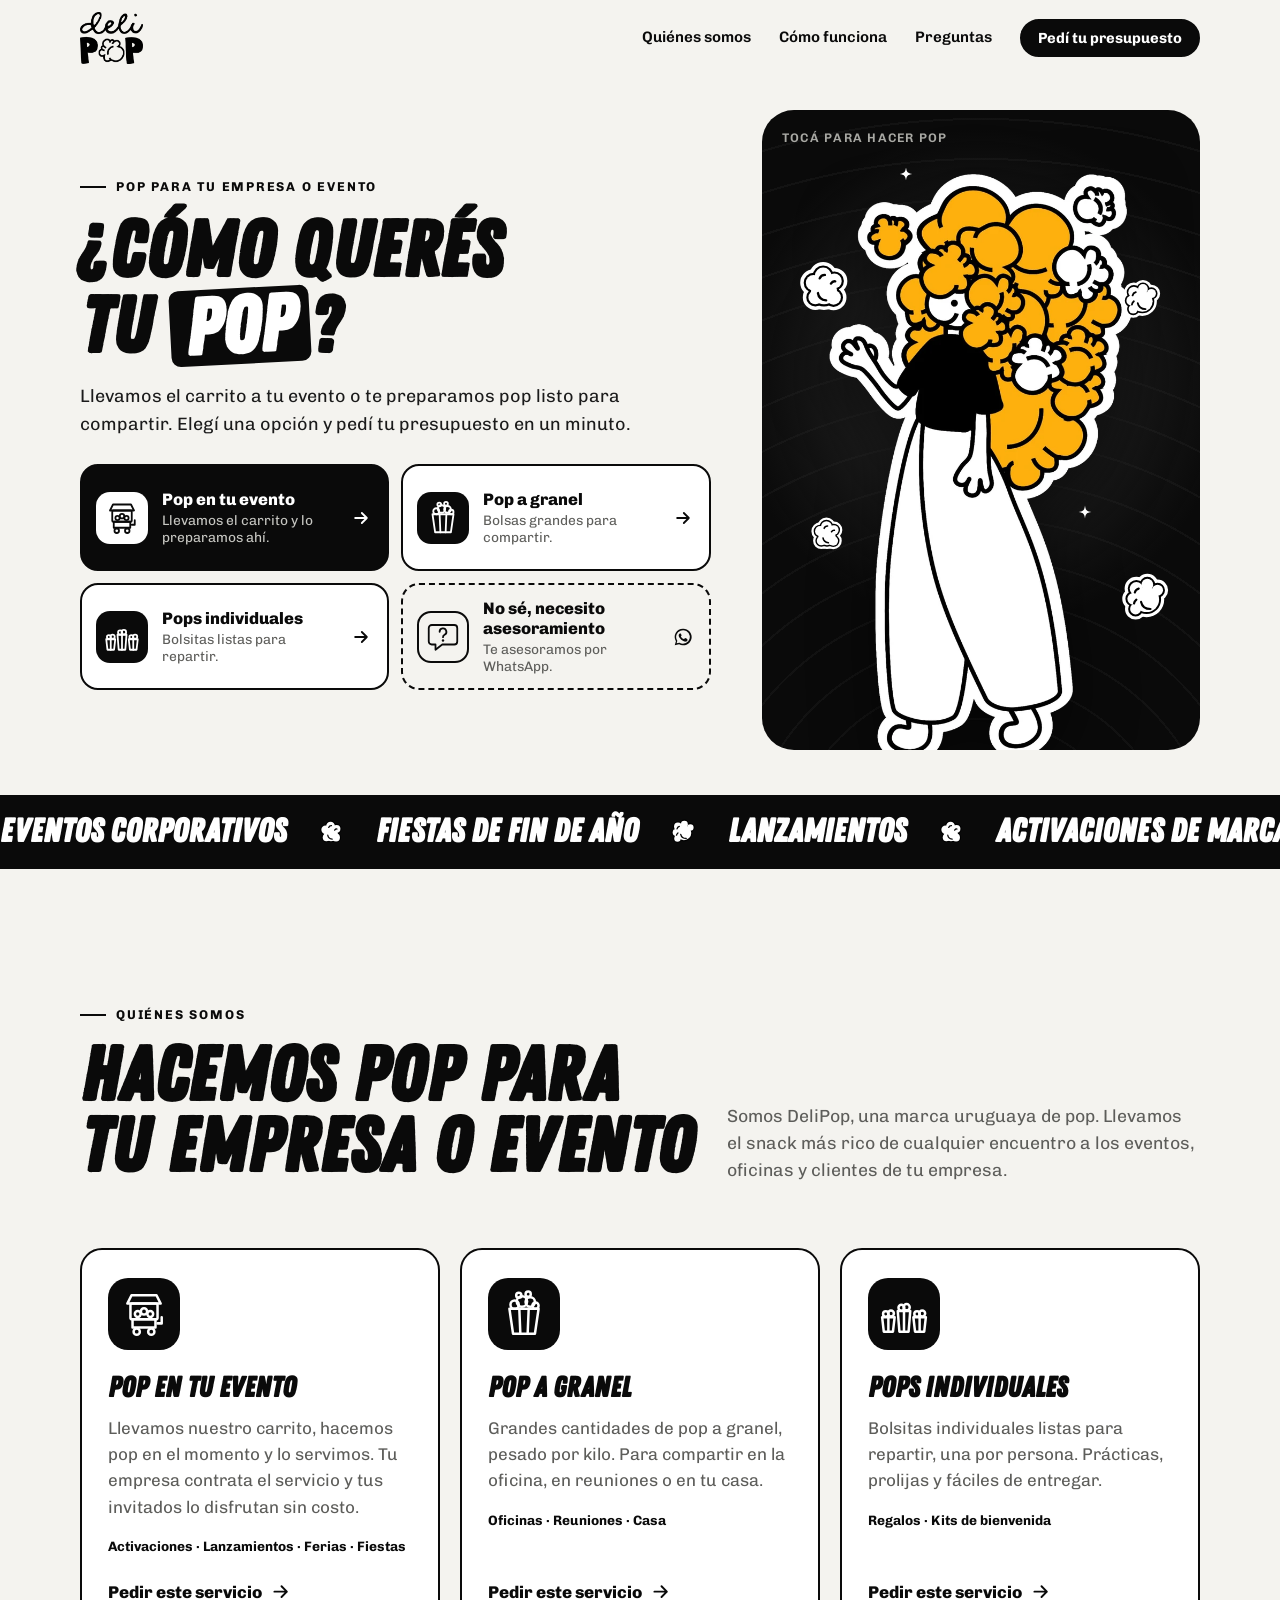
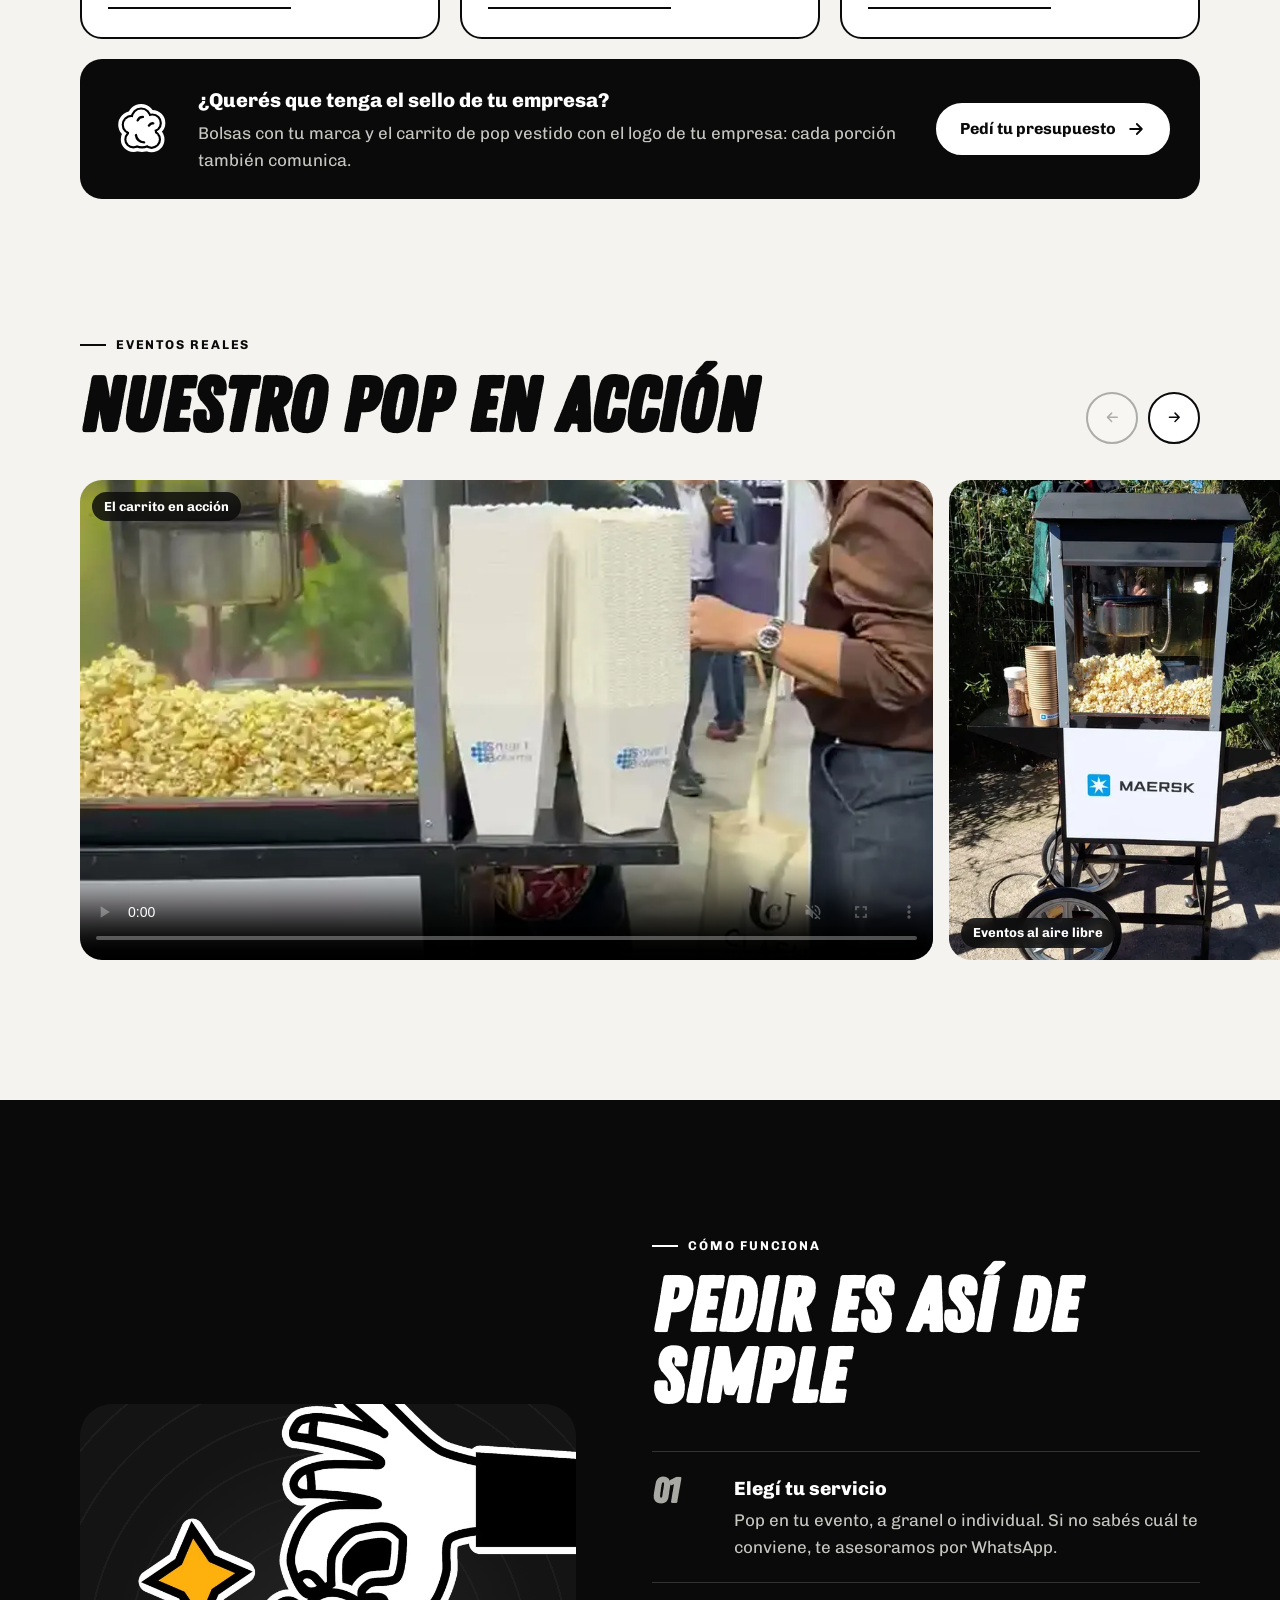
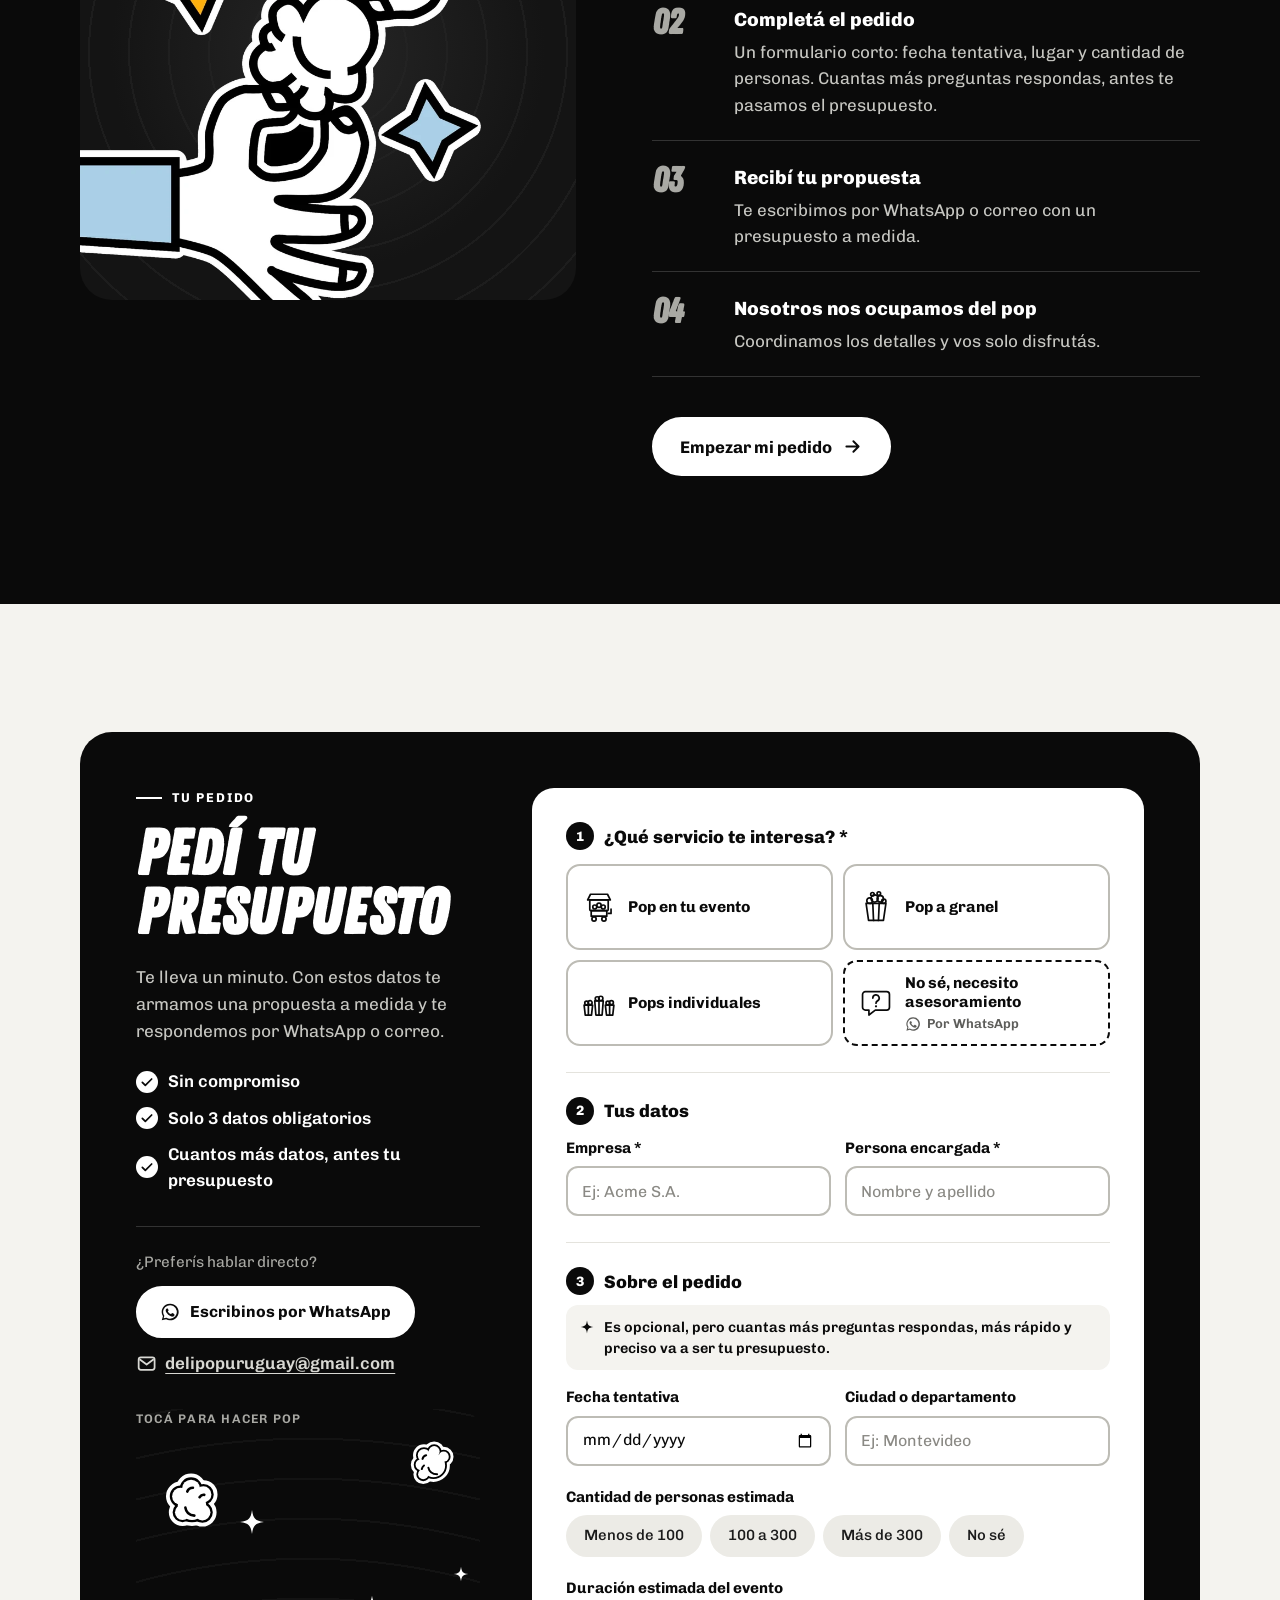
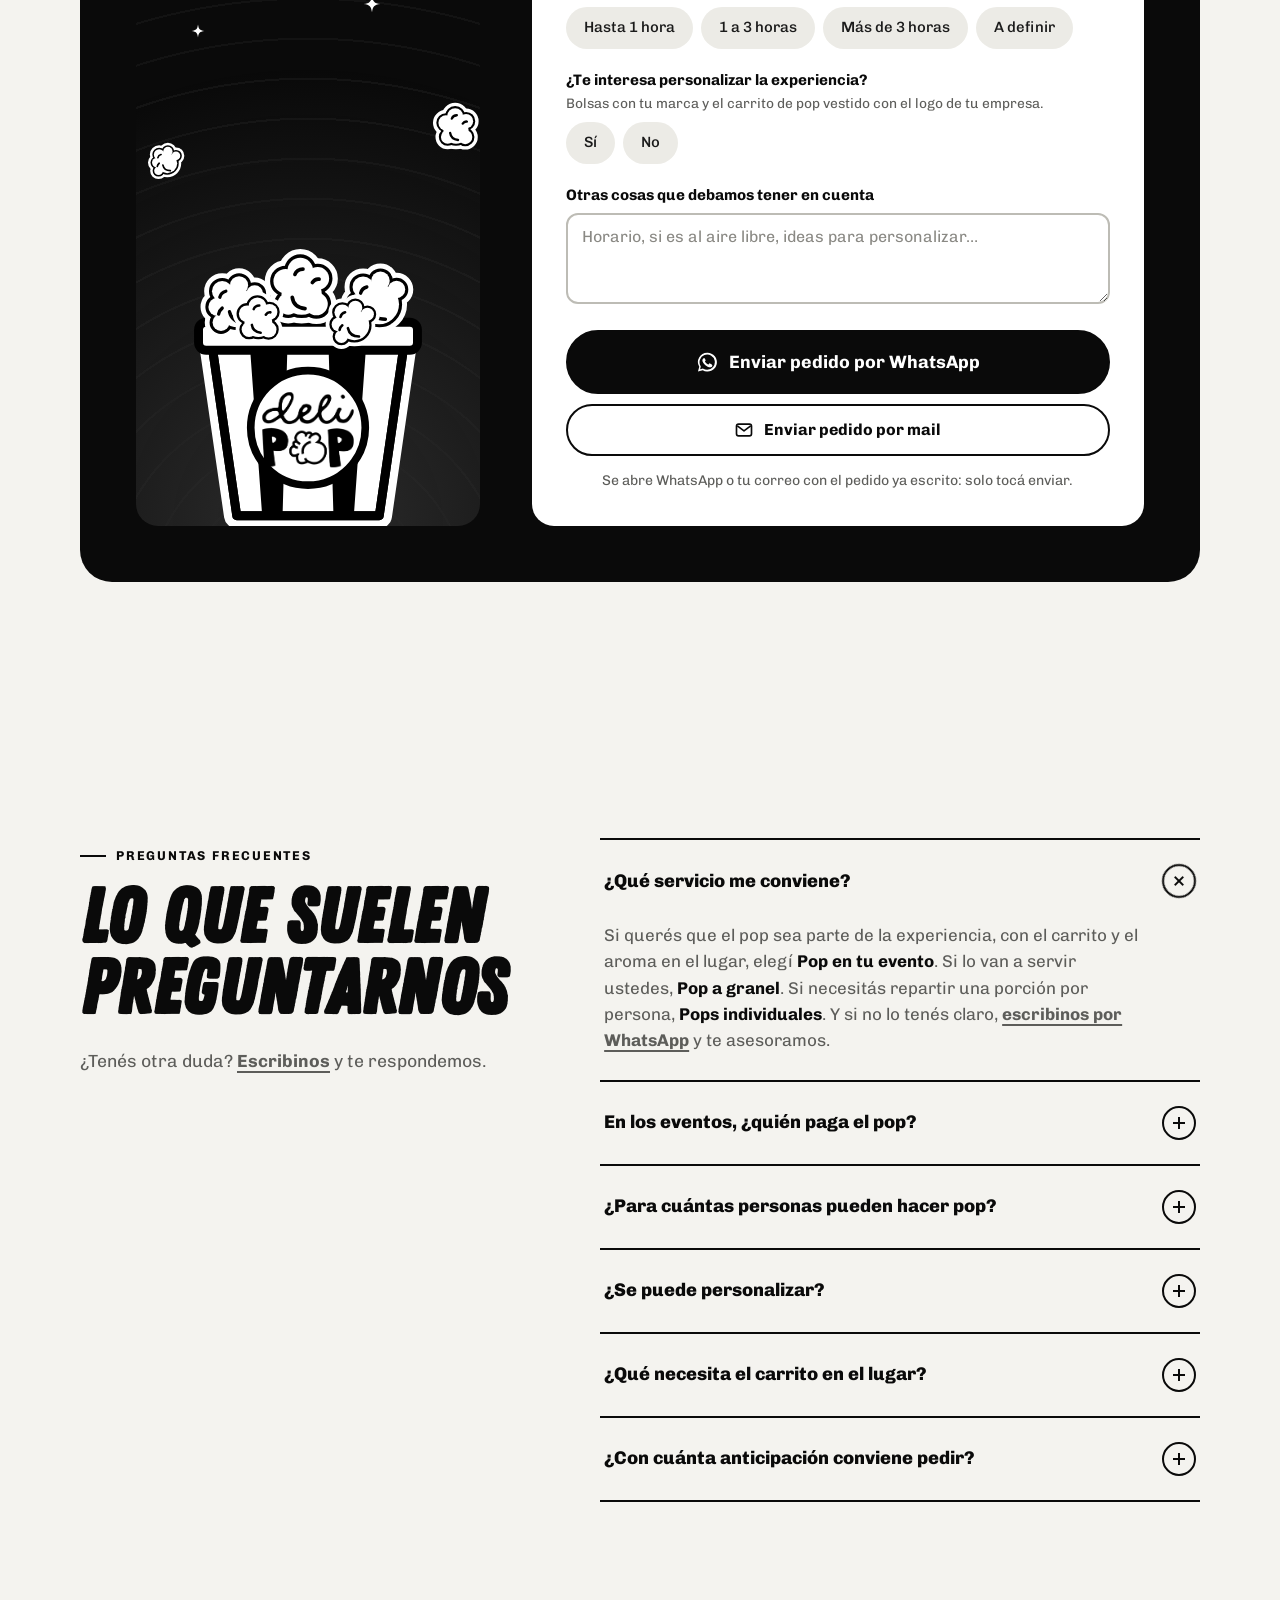
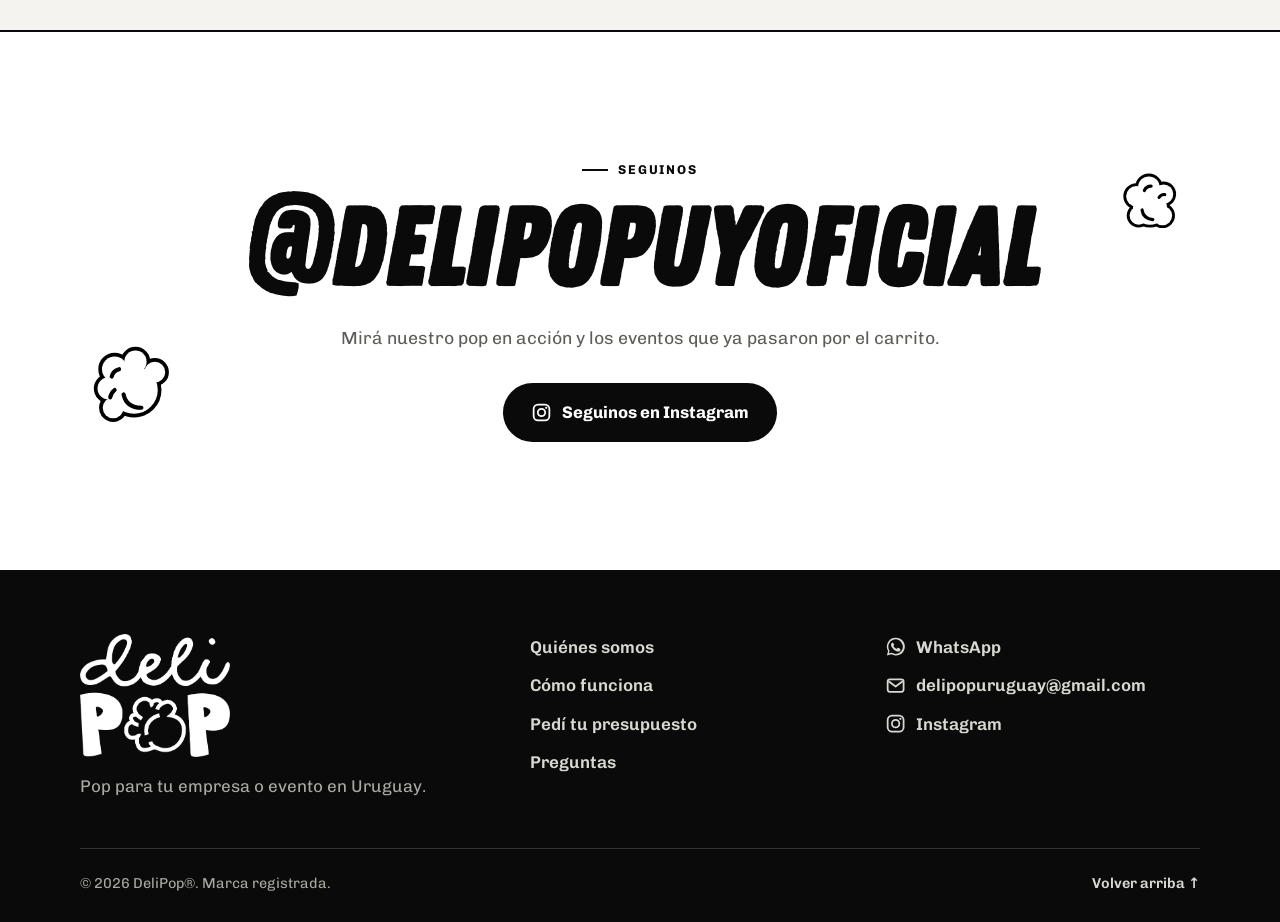
==== commit 5f99ba62: "Cambiar el lema a "Pop para tu empresa o evento" Co-Authored-By: Claude Opus 5.5 <noreply@anthropic." ====
--- a/index.html
+++ b/index.html
@@ -3,12 +3,12 @@
 <head>
   <meta charset="utf-8">
   <meta name="viewport" content="width=device-width, initial-scale=1">
-  <title>DeliPop · Pop para tu evento en Uruguay</title>
-  <meta name="description" content="Pop para tu evento en Uruguay: llevamos el carrito de pop a tu evento, o te preparamos pop a granel y en bolsitas individuales. Pedí tu presupuesto en un minuto.">
+  <title>DeliPop · Pop para tu empresa o evento en Uruguay</title>
+  <meta name="description" content="Pop para tu empresa o evento en Uruguay: llevamos el carrito de pop a tu evento, o te preparamos pop a granel y en bolsitas individuales. Pedí tu presupuesto en un minuto.">
   <meta name="theme-color" content="#0a0a0a">
 
   <meta property="og:type" content="website">
-  <meta property="og:title" content="DeliPop · Pop para tu evento en Uruguay">
+  <meta property="og:title" content="DeliPop · Pop para tu empresa o evento en Uruguay">
   <meta property="og:description" content="Carrito de pop para tu evento, pop a granel y pops individuales. Pedí tu presupuesto en un minuto.">
   <meta property="og:image" content="assets/img/logo-black.png">
   <meta property="og:locale" content="es_UY">
@@ -154,7 +154,7 @@
     <section class="hero">
       <div class="wrap hero__grid">
         <div class="hero__copy">
-          <p class="eyebrow">Pop para tu evento</p>
+          <p class="eyebrow">Pop para tu empresa o evento</p>
           <h1 class="display hero__title"><span class="sr-only">¿</span><span class="inv" aria-hidden="true">?</span>Cómo querés<br>tu <span class="hl">pop</span>?</h1>
           <p class="lead">
             Llevamos el carrito a tu evento o te preparamos pop listo para compartir.
@@ -222,7 +222,7 @@
         <div class="section__head section__head--row">
           <div>
             <p class="eyebrow reveal">Quiénes somos</p>
-            <h2 class="display h2 reveal">Hacemos pop para tu evento</h2>
+            <h2 class="display h2 reveal">Hacemos pop para tu empresa o evento</h2>
           </div>
           <p class="section__intro reveal">
             Somos DeliPop, una marca uruguaya de pop. Llevamos el snack más rico de cualquier encuentro
@@ -590,7 +590,7 @@
     <div class="wrap footer__inner">
       <div class="footer__brand">
         <img src="assets/img/logo-white.png" alt="DeliPop" width="890" height="732" loading="lazy">
-        <p>Pop para tu evento en Uruguay.</p>
+        <p>Pop para tu empresa o evento en Uruguay.</p>
       </div>
       <nav class="footer__nav" aria-label="Secciones">
         <a href="#nosotros">Quiénes somos</a>
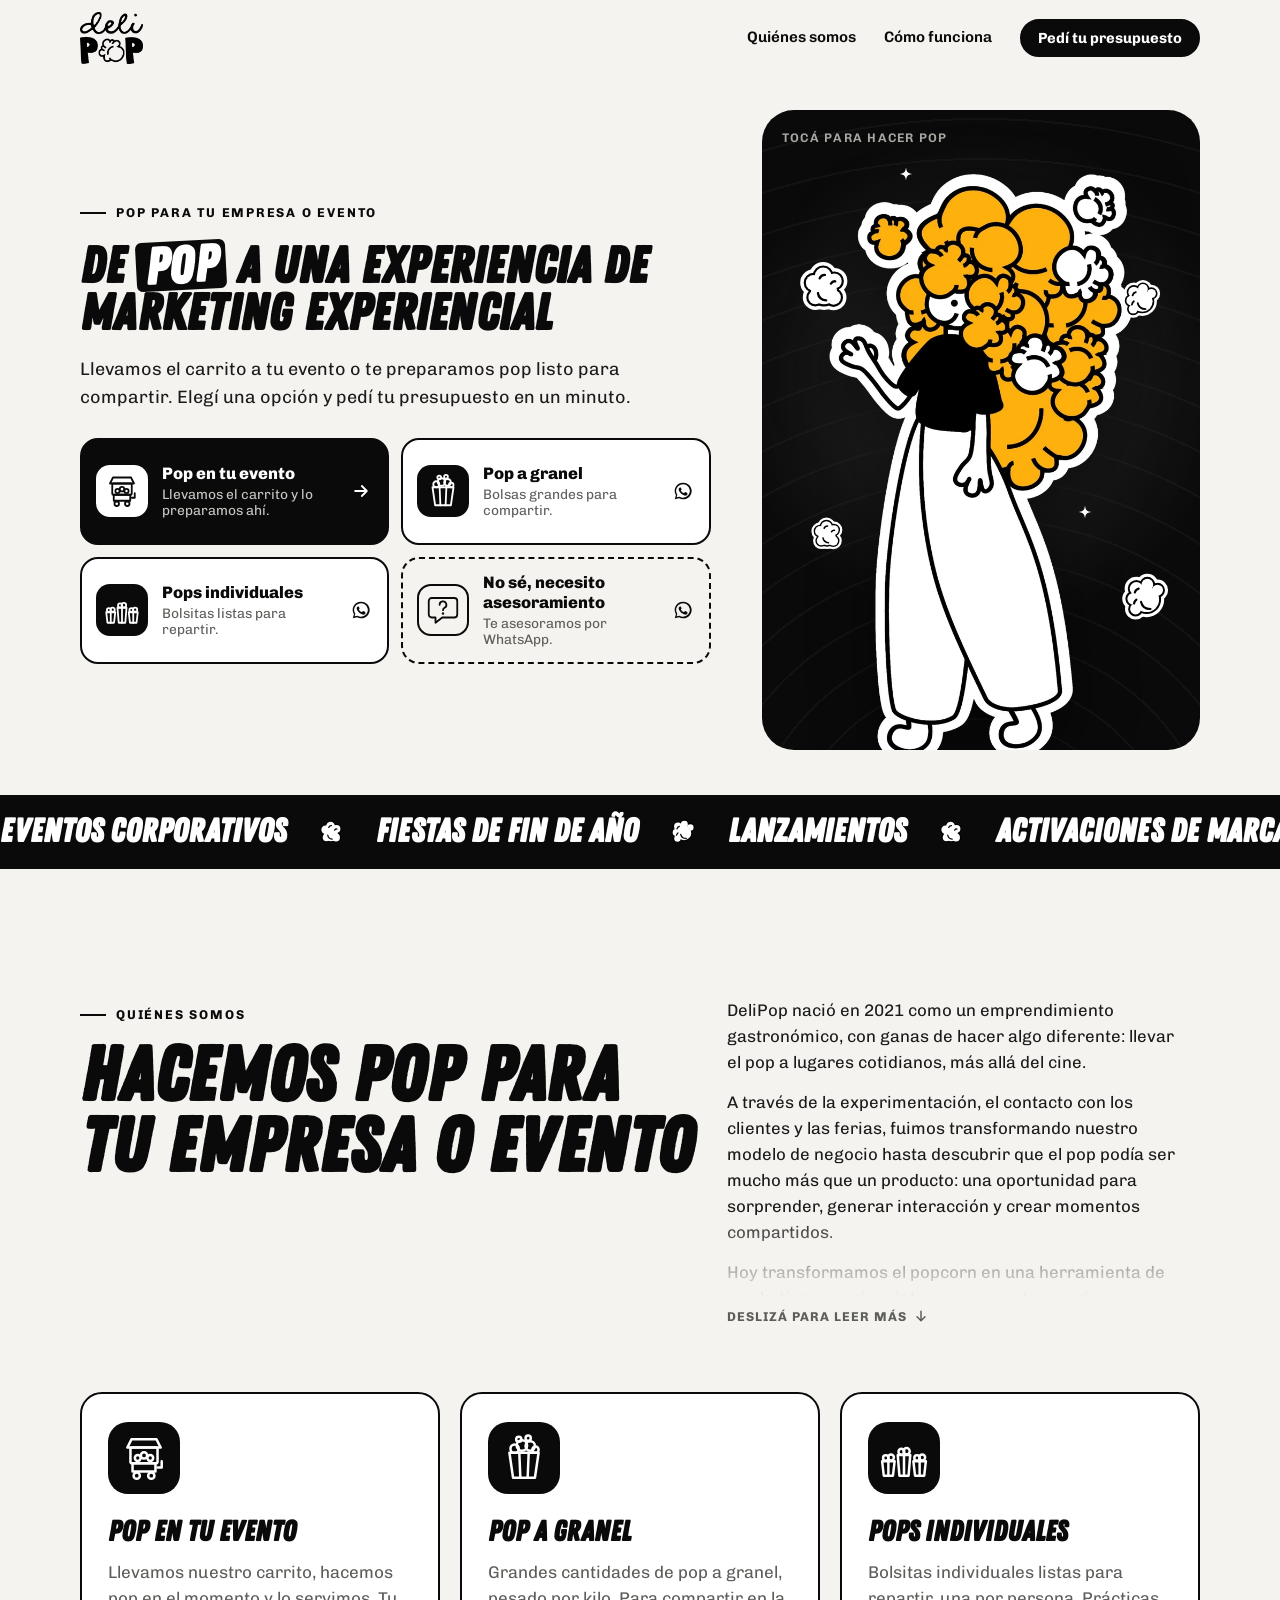
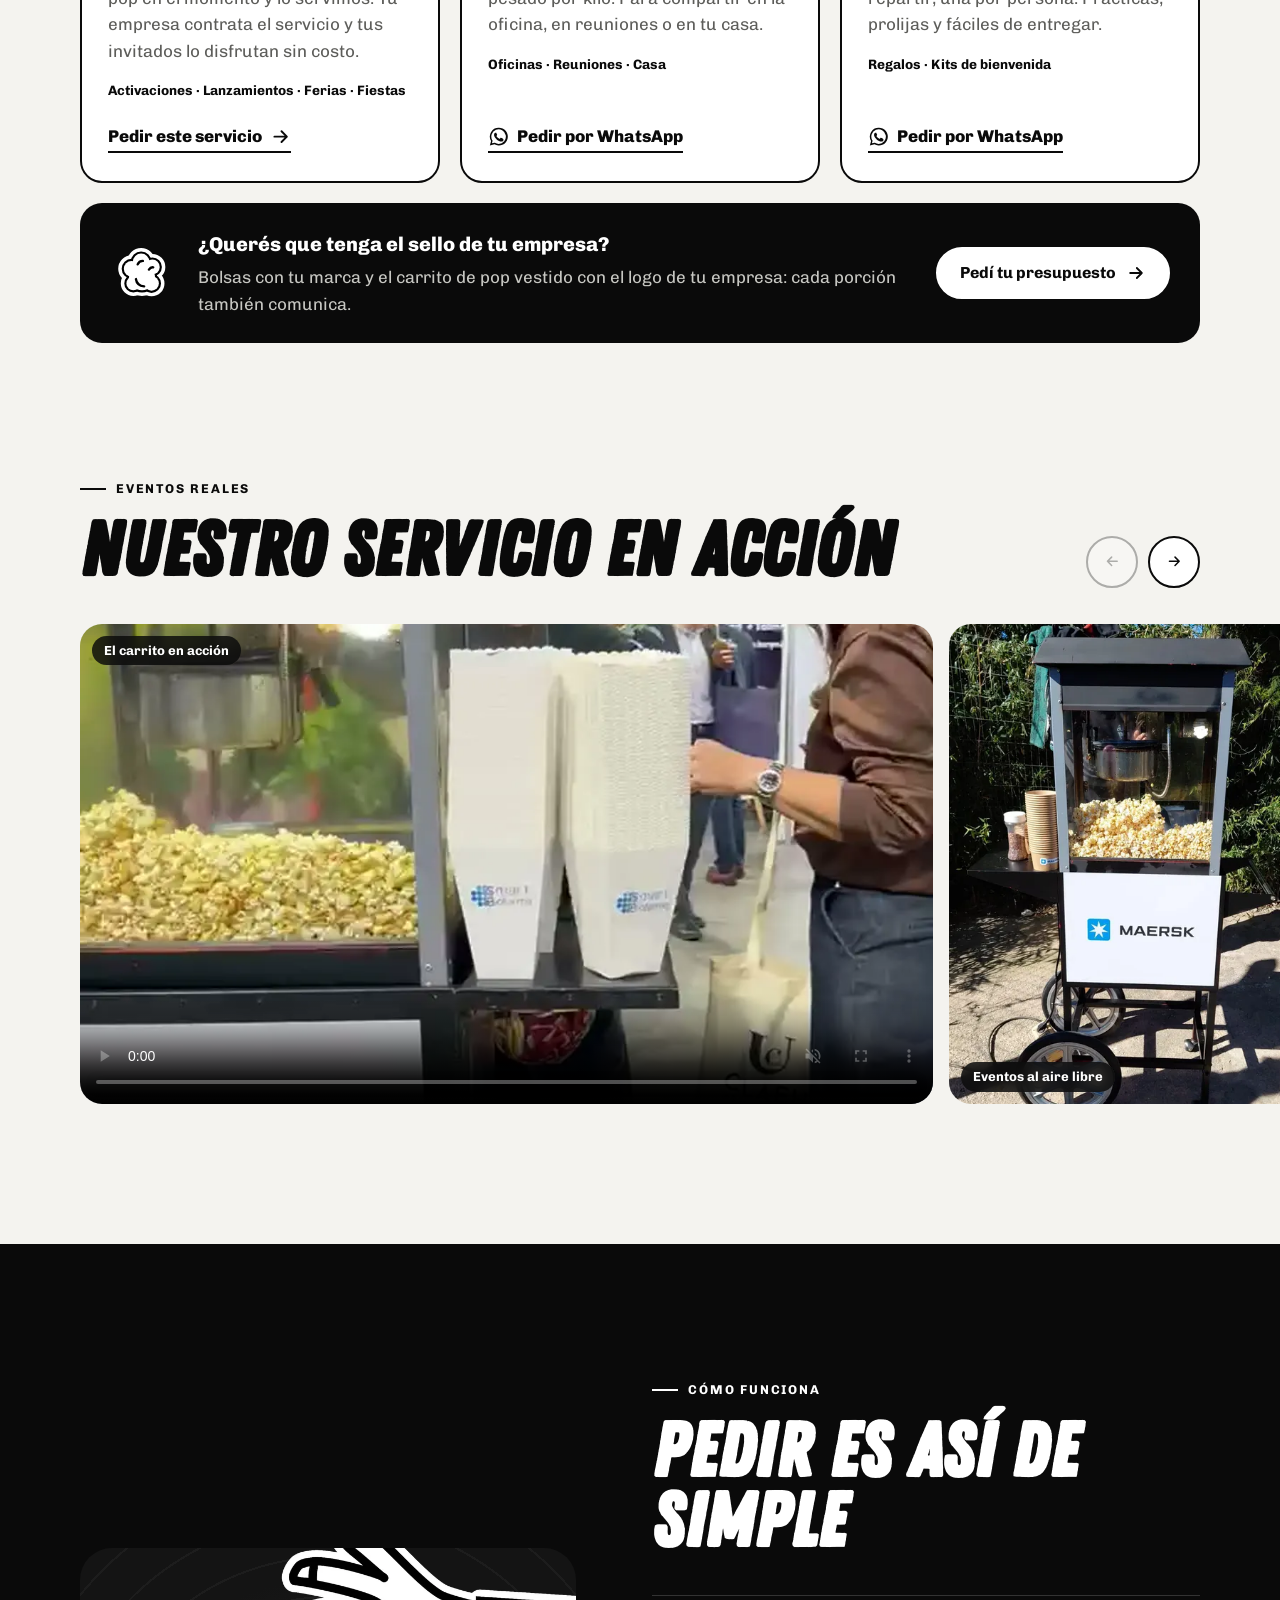
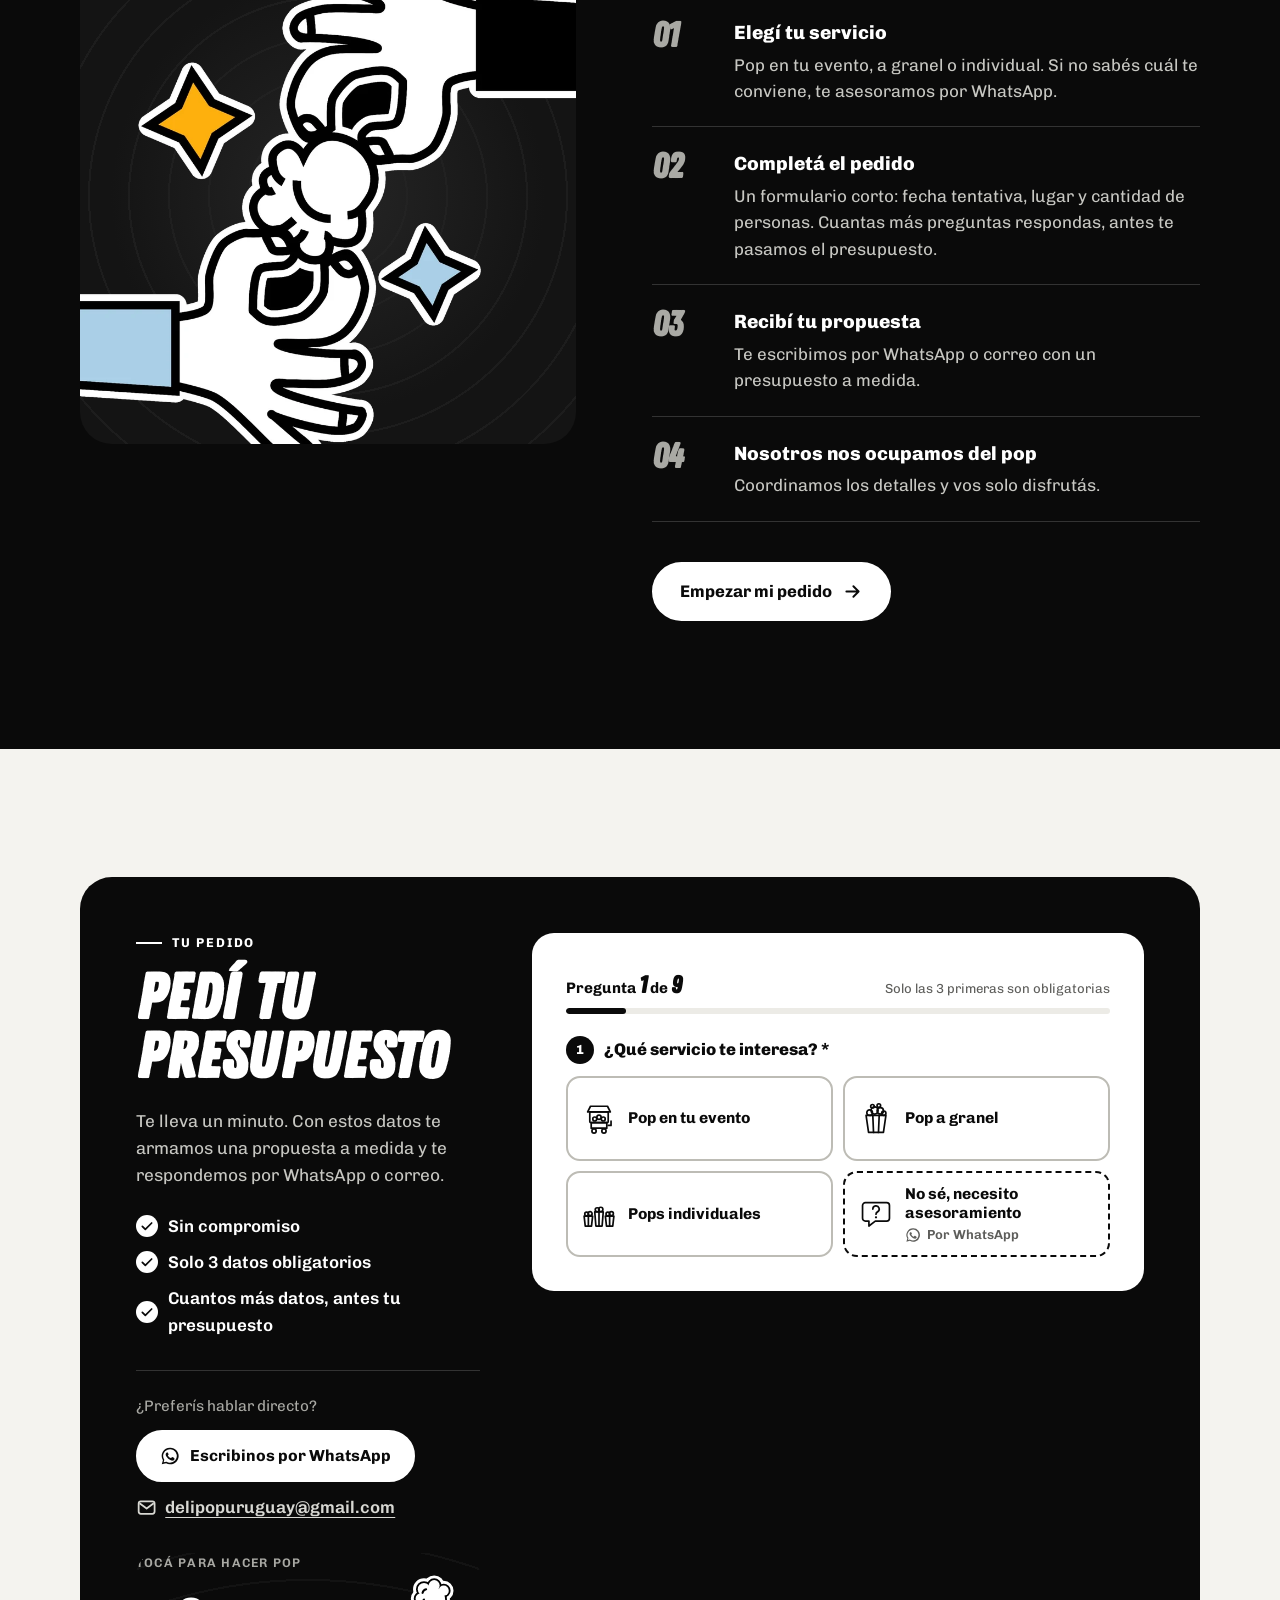
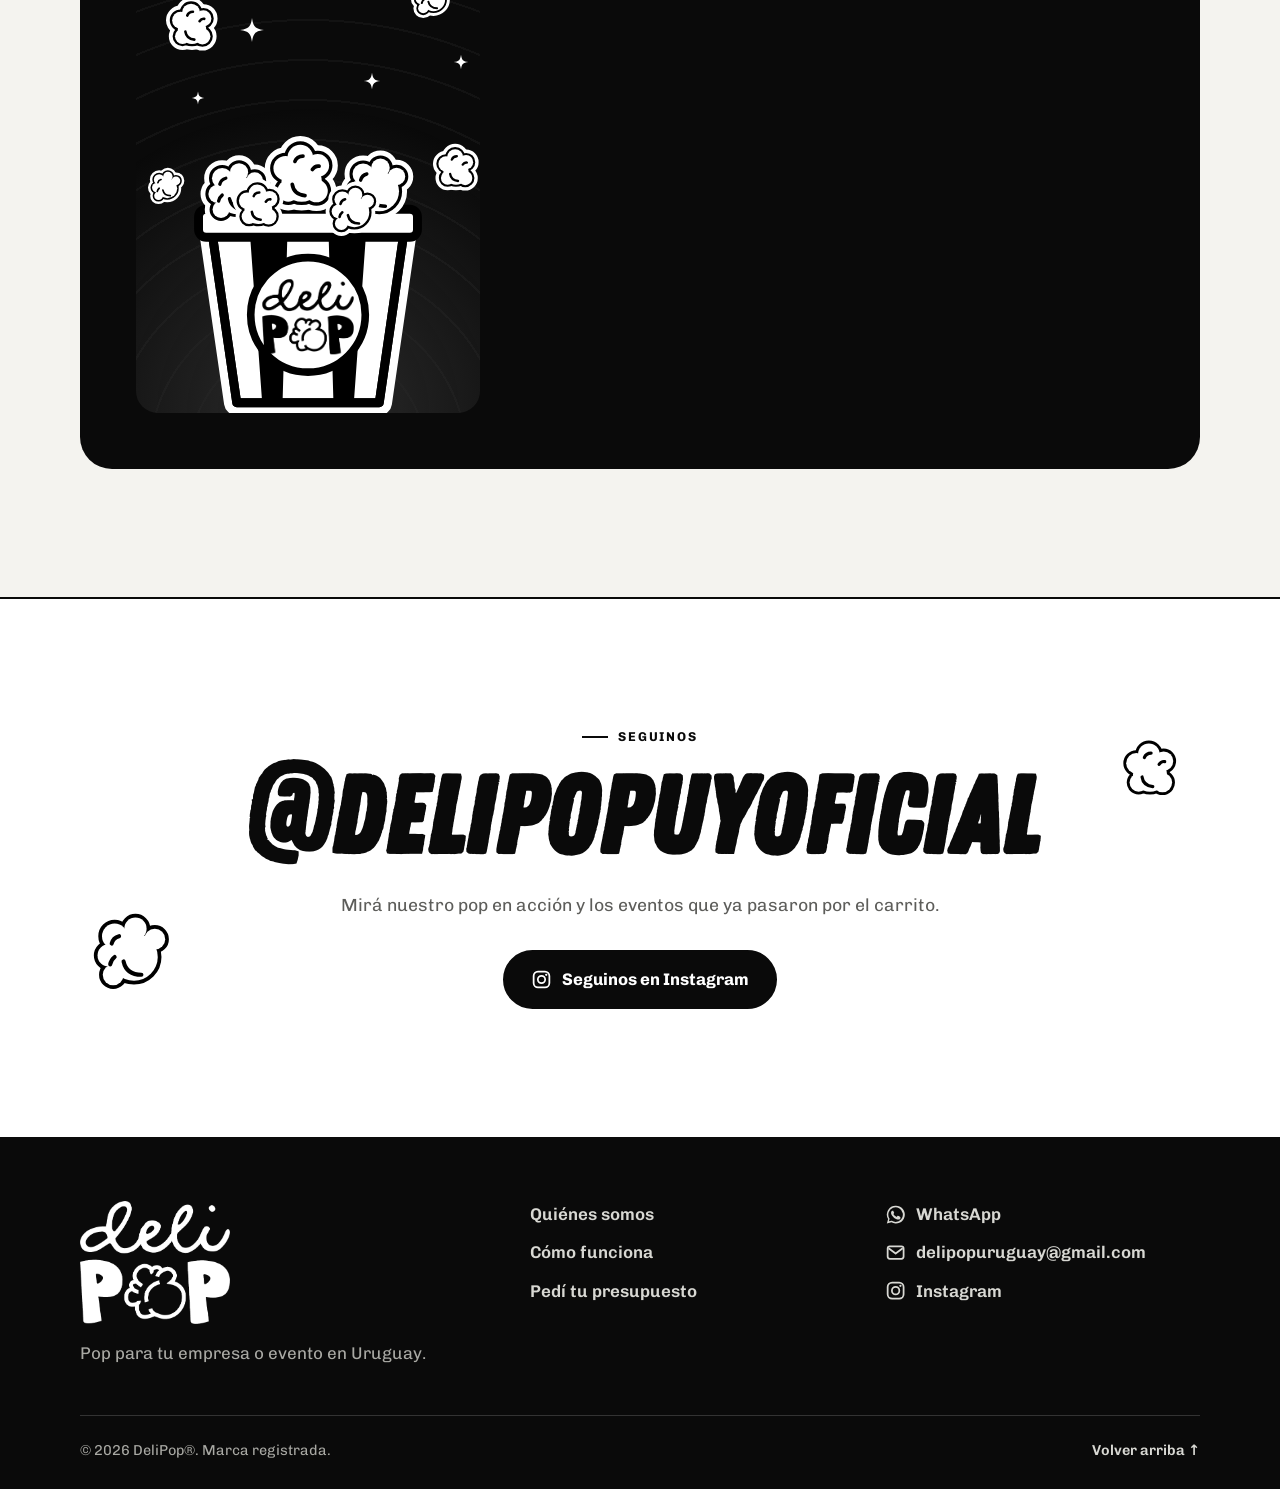
==== commit 831bc3ef: "Historia, formulario progresivo y servicios directo a WhatsApp - Nuevo título del hero y "Quiénes so" ====
--- a/index.html
+++ b/index.html
@@ -19,7 +19,7 @@
   <link rel="preconnect" href="https://fonts.gstatic.com" crossorigin>
   <link href="https://fonts.googleapis.com/css2?family=Chivo:ital,wght@0,100..900;1,100..900&display=swap" rel="stylesheet">
   <link rel="preload" href="assets/fonts/ZingRustBase.woff2" as="font" type="font/woff2" crossorigin>
-  <link rel="stylesheet" href="css/styles.css?v=19">
+  <link rel="stylesheet" href="css/styles.css?v=22">
 </head>
 <body>
 
@@ -139,7 +139,6 @@
       <nav class="nav" id="nav" aria-label="Principal">
         <a href="#nosotros">Quiénes somos</a>
         <a href="#como-funciona">Cómo funciona</a>
-        <a href="#preguntas">Preguntas</a>
         <a class="btn btn--dark btn--sm nav__cta" href="#pedido">Pedí tu presupuesto</a>
       </nav>
       <button class="burger" id="burger" aria-label="Abrir menú" aria-expanded="false" aria-controls="nav">
@@ -155,7 +154,7 @@
       <div class="wrap hero__grid">
         <div class="hero__copy">
           <p class="eyebrow">Pop para tu empresa o evento</p>
-          <h1 class="display hero__title"><span class="sr-only">¿</span><span class="inv" aria-hidden="true">?</span>Cómo querés<br>tu <span class="hl">pop</span>?</h1>
+          <h1 class="display hero__title">De <span class="hl">pop</span> a una experiencia de marketing experiencial</h1>
           <p class="lead">
             Llevamos el carrito a tu evento o te preparamos pop listo para compartir.
             Elegí una opción y pedí tu presupuesto en un minuto.
@@ -167,15 +166,15 @@
               <span class="svc__text"><strong>Pop en tu evento</strong><small>Llevamos el carrito y lo preparamos ahí.</small></span>
               <svg class="svc__arrow"><use href="#ico-arrow"/></svg>
             </a>
-            <a class="svc__card" href="#pedido" data-service="granel">
+            <a class="svc__card" data-link="wa-granel" href="#pedido" target="_blank" rel="noopener">
               <span class="svc__icon"><svg><use href="#ico-bulk"/></svg></span>
               <span class="svc__text"><strong>Pop a granel</strong><small>Bolsas grandes para compartir.</small></span>
-              <svg class="svc__arrow"><use href="#ico-arrow"/></svg>
+              <svg class="svc__arrow"><use href="#ico-wa"/></svg>
             </a>
-            <a class="svc__card" href="#pedido" data-service="individual">
+            <a class="svc__card" data-link="wa-individual" href="#pedido" target="_blank" rel="noopener">
               <span class="svc__icon"><svg><use href="#ico-bags"/></svg></span>
               <span class="svc__text"><strong>Pops individuales</strong><small>Bolsitas listas para repartir.</small></span>
-              <svg class="svc__arrow"><use href="#ico-arrow"/></svg>
+              <svg class="svc__arrow"><use href="#ico-wa"/></svg>
             </a>
             <a class="svc__card svc__card--alt" data-link="advice" href="#pedido" target="_blank" rel="noopener">
               <span class="svc__icon"><svg><use href="#ico-help"/></svg></span>
@@ -207,27 +206,31 @@
         <span>Fiestas de fin de año</span><svg><use href="#kernel-b"/></svg>
         <span>Lanzamientos</span><svg><use href="#kernel-a"/></svg>
         <span>Activaciones de marca</span><svg><use href="#kernel-b"/></svg>
-        <span>Cine en la oficina</span><svg><use href="#kernel-a"/></svg>
         <span>Eventos corporativos</span><svg><use href="#kernel-a"/></svg>
         <span>Fiestas de fin de año</span><svg><use href="#kernel-b"/></svg>
         <span>Lanzamientos</span><svg><use href="#kernel-a"/></svg>
         <span>Activaciones de marca</span><svg><use href="#kernel-b"/></svg>
-        <span>Cine en la oficina</span><svg><use href="#kernel-a"/></svg>
       </div>
     </div>
 
     <!-- ============ QUIÉNES SOMOS / QUÉ HACEMOS ============ -->
     <section class="section" id="nosotros">
       <div class="wrap">
-        <div class="section__head section__head--row">
+        <div class="section__head section__head--row section__head--story">
           <div>
             <p class="eyebrow reveal">Quiénes somos</p>
             <h2 class="display h2 reveal">Hacemos pop para tu empresa o evento</h2>
           </div>
-          <p class="section__intro reveal">
-            Somos DeliPop, una marca uruguaya de pop. Llevamos el snack más rico de cualquier encuentro
-            a los eventos, oficinas y clientes de tu empresa.
-          </p>
+          <div class="story reveal">
+            <div class="story__scroll" id="story" tabindex="0" aria-label="Nuestra historia">
+              <p>DeliPop nació en 2021 como un emprendimiento gastronómico, con ganas de hacer algo diferente: llevar el pop a lugares cotidianos, más allá del cine.</p>
+              <p>A través de la experimentación, el contacto con los clientes y las ferias, fuimos transformando nuestro modelo de negocio hasta descubrir que el pop podía ser mucho más que un producto: una oportunidad para sorprender, generar interacción y crear momentos compartidos.</p>
+              <p>Hoy transformamos el popcorn en una herramienta de marketing experiencial, con propuestas en vivo que conectan a las marcas con las personas a través de los sentidos, la participación y la personalización.</p>
+              <p>Trabajamos en activaciones de marca y eventos corporativos e institucionales, cuidando cada detalle para crear experiencias que atraigan, inviten a participar y dejen un recuerdo.</p>
+              <p class="story__end">Porque creemos que las marcas no solo comunican lo que son. También lo transmiten a través de las experiencias que crean.</p>
+            </div>
+            <p class="story__hint" aria-hidden="true">Deslizá para leer más <svg class="i"><use href="#ico-arrow"/></svg></p>
+          </div>
         </div>
 
         <div class="offer">
@@ -243,14 +246,14 @@
             <h3>Pop a granel</h3>
             <p>Grandes cantidades de pop a granel, pesado por kilo. Para compartir en la oficina, en reuniones o en tu casa.</p>
             <p class="offer__tags">Oficinas · Reuniones · Casa</p>
-            <a class="offer__cta" href="#pedido" data-service="granel">Pedir este servicio <svg class="i"><use href="#ico-arrow"/></svg></a>
+            <a class="offer__cta" data-link="wa-granel" href="#pedido" target="_blank" rel="noopener"><svg class="i"><use href="#ico-wa"/></svg> Pedir por WhatsApp</a>
           </article>
           <article class="offer__card reveal">
             <span class="offer__icon"><svg><use href="#ico-bags"/></svg></span>
             <h3>Pops individuales</h3>
             <p>Bolsitas individuales listas para repartir, una por persona. Prácticas, prolijas y fáciles de entregar.</p>
             <p class="offer__tags">Regalos · Kits de bienvenida</p>
-            <a class="offer__cta" href="#pedido" data-service="individual">Pedir este servicio <svg class="i"><use href="#ico-arrow"/></svg></a>
+            <a class="offer__cta" data-link="wa-individual" href="#pedido" target="_blank" rel="noopener"><svg class="i"><use href="#ico-wa"/></svg> Pedir por WhatsApp</a>
           </article>
         </div>
 
@@ -270,7 +273,7 @@
       <div class="wrap gallery__head">
         <div>
           <p class="eyebrow reveal">Eventos reales</p>
-          <h2 class="display h2 reveal" id="fotos-title">Nuestro pop en acción</h2>
+          <h2 class="display h2 reveal" id="fotos-title">Nuestro servicio en acción</h2>
         </div>
         <div class="gallery__nav">
           <button class="gallery__btn" type="button" data-dir="-1" aria-label="Foto anterior"><svg class="i"><use href="#ico-arrow"/></svg></button>
@@ -418,11 +421,14 @@
 
           <div class="quote-wrap">
             <form class="quote" id="quote" novalidate>
-              <input type="hidden" name="_subject" value="Nuevo pedido desde la web de DeliPop">
-
-              <!-- 1. Servicio -->
-              <fieldset class="block" id="servicio-field">
-                <legend class="block__title"><span>1</span> ¿Qué servicio te interesa? *</legend>
+              <div class="progress">
+                <p class="progress__label" aria-live="polite">Pregunta <strong id="step-now">1</strong> de <strong id="step-total">9</strong></p>
+                <p class="progress__hint">Solo las 3 primeras son obligatorias</p>
+                <div class="progress__bar" aria-hidden="true"><span id="step-bar"></span></div>
+              </div>
+
+              <fieldset class="step" id="servicio-field" data-step>
+                <legend class="step__q"><span class="step__n">1</span> ¿Qué servicio te interesa? *</legend>
                 <div class="opts">
                   <label class="opt">
                     <input type="radio" name="servicio" value="evento" required>
@@ -443,40 +449,44 @@
                 <p class="field__error" data-error-for="servicio">Elegí una opción para seguir.</p>
               </fieldset>
 
-              <!-- 2. Datos -->
-              <fieldset class="block">
-                <legend class="block__title"><span>2</span> Tus datos</legend>
-                <div class="field-row">
-                  <label class="field">
-                    <span>Empresa *</span>
-                    <input name="empresa" type="text" autocomplete="organization" required placeholder="Ej: Acme S.A.">
-                    <em class="field__error" data-error-for="empresa">Contanos de qué empresa nos escribís.</em>
-                  </label>
-                  <label class="field">
-                    <span>Persona encargada *</span>
-                    <input name="encargado" type="text" autocomplete="name" required placeholder="Nombre y apellido">
-                    <em class="field__error" data-error-for="encargado">¿Con quién hablamos?</em>
-                  </label>
-                </div>
-              </fieldset>
-
-              <!-- 3. Pedido -->
-              <fieldset class="block">
-                <legend class="block__title"><span>3</span> Sobre el pedido</legend>
-                <p class="tip"><svg class="spark" width="14" height="14"><use href="#spark"/></svg> Es opcional, pero cuantas más preguntas respondas, más rápido y preciso va a ser tu presupuesto.</p>
-                <div class="field-row">
-                  <label class="field">
-                    <span>Fecha tentativa</span>
-                    <input name="fecha" type="date">
-                  </label>
-                  <label class="field">
-                    <span>Ciudad o departamento</span>
-                    <input name="lugar" type="text" placeholder="Ej: Montevideo">
-                  </label>
-                </div>
-
+              <div class="step" data-step data-required="empresa">
+                <label class="field">
+                  <span class="step__q"><span class="step__n">2</span> Empresa *</span>
+                  <input name="empresa" type="text" autocomplete="organization" required placeholder="Ej: Acme S.A.">
+                  <em class="field__error" data-error-for="empresa">Contanos de qué empresa nos escribís.</em>
+                </label>
+                <button class="step__next btn btn--dark btn--sm" type="button">Siguiente</button>
+              </div>
+
+              <div class="step" data-step data-required="encargado">
+                <label class="field">
+                  <span class="step__q"><span class="step__n">3</span> Persona encargada *</span>
+                  <input name="encargado" type="text" autocomplete="name" required placeholder="Nombre y apellido">
+                  <em class="field__error" data-error-for="encargado">¿Con quién hablamos?</em>
+                </label>
+                <button class="step__next btn btn--dark btn--sm" type="button">Siguiente</button>
+              </div>
+
+              <div class="step" data-step>
+                <p class="tip"><svg class="spark" width="14" height="14"><use href="#spark"/></svg> Desde acá es opcional, pero cuantas más preguntas respondas, más rápido y preciso va a ser tu presupuesto.</p>
+                <label class="field">
+                  <span class="step__q"><span class="step__n">4</span> Fecha tentativa</span>
+                  <input name="fecha" type="date">
+                </label>
+                <button class="step__next btn btn--outline btn--sm" type="button">Omitir</button>
+              </div>
+
+              <div class="step" data-step>
+                <label class="field">
+                  <span class="step__q"><span class="step__n">5</span> Ciudad o departamento</span>
+                  <input name="lugar" type="text" placeholder="Ej: Montevideo">
+                </label>
+                <button class="step__next btn btn--outline btn--sm" type="button">Omitir</button>
+              </div>
+
+              <div class="step" data-step>
                 <div class="field">
-                  <span id="lbl-personas">Cantidad de personas estimada</span>
+                  <span class="step__q" id="lbl-personas"><span class="step__n">6</span> Cantidad de personas estimada</span>
                   <div class="pills" role="radiogroup" aria-labelledby="lbl-personas">
                     <label class="pill"><input type="radio" name="personas" value="Menos de 100"><span>Menos de 100</span></label>
                     <label class="pill"><input type="radio" name="personas" value="100 a 300"><span>100 a 300</span></label>
@@ -484,9 +494,12 @@
                     <label class="pill"><input type="radio" name="personas" value="No sé"><span>No sé</span></label>
                   </div>
                 </div>
-
-                <div class="field" data-show-for="evento">
-                  <span id="lbl-duracion">Duración estimada del evento</span>
+                <button class="step__next btn btn--outline btn--sm" type="button">Omitir</button>
+              </div>
+
+              <div class="step" data-step data-show-for="evento">
+                <div class="field">
+                  <span class="step__q" id="lbl-duracion"><span class="step__n">7</span> Duración estimada del evento</span>
                   <div class="pills" role="radiogroup" aria-labelledby="lbl-duracion">
                     <label class="pill"><input type="radio" name="duracion" value="Hasta 1 hora"><span>Hasta 1 hora</span></label>
                     <label class="pill"><input type="radio" name="duracion" value="1 a 3 horas"><span>1 a 3 horas</span></label>
@@ -494,23 +507,29 @@
                     <label class="pill"><input type="radio" name="duracion" value="A definir"><span>A definir</span></label>
                   </div>
                 </div>
-
+                <button class="step__next btn btn--outline btn--sm" type="button">Omitir</button>
+              </div>
+
+              <div class="step" data-step>
                 <div class="field">
-                  <span id="lbl-personalizar">¿Te interesa personalizar la experiencia?</span>
+                  <span class="step__q" id="lbl-personalizar"><span class="step__n">8</span> ¿Te interesa personalizar la experiencia?</span>
                   <small class="field__hint" id="hint-personalizar">Bolsas con tu marca y el carrito de pop vestido con el logo de tu empresa.</small>
                   <div class="pills" role="radiogroup" aria-labelledby="lbl-personalizar" aria-describedby="hint-personalizar">
                     <label class="pill"><input type="radio" name="personalizar" value="Sí"><span>Sí</span></label>
                     <label class="pill"><input type="radio" name="personalizar" value="No"><span>No</span></label>
                   </div>
                 </div>
-
+                <button class="step__next btn btn--outline btn--sm" type="button">Omitir</button>
+              </div>
+
+              <div class="step" data-step>
                 <label class="field">
-                  <span>Otras cosas que debamos tener en cuenta</span>
+                  <span class="step__q"><span class="step__n">9</span> Otras cosas que debamos tener en cuenta</span>
                   <textarea name="otros" rows="3" placeholder="Horario, si es al aire libre, ideas para personalizar…"></textarea>
                 </label>
-              </fieldset>
-
-              <div class="quote__actions">
+              </div>
+
+              <div class="quote__actions" hidden>
                 <button class="btn btn--dark btn--lg btn--block quote__submit" type="submit" data-channel="whatsapp">
                   <svg class="i"><use href="#ico-wa"/></svg> Enviar pedido por WhatsApp
                 </button>
@@ -518,7 +537,7 @@
                   <svg class="i"><use href="#ico-mail"/></svg> Enviar pedido por mail
                 </button>
               </div>
-              <p class="quote__note">Se abre WhatsApp o tu correo con el pedido ya escrito: solo tocá enviar.</p>
+              <p class="quote__note" hidden>Se abre WhatsApp o tu correo con el pedido ya escrito: solo tocá enviar.</p>
             </form>
 
             <div class="thanks" id="thanks" hidden tabindex="-1">
@@ -529,43 +548,6 @@
               <button class="quote__reset" type="button" id="thanks-reset">Hacer otro pedido</button>
             </div>
           </div>
-        </div>
-      </div>
-    </section>
-
-    <!-- ============ PREGUNTAS ============ -->
-    <section class="section" id="preguntas">
-      <div class="wrap faq">
-        <div class="faq__head">
-          <p class="eyebrow reveal">Preguntas frecuentes</p>
-          <h2 class="display h2 reveal">Lo que suelen preguntarnos</h2>
-          <p class="section__intro reveal">¿Tenés otra duda? <a class="link" data-link="whatsapp" href="#pedido" target="_blank" rel="noopener">Escribinos</a> y te respondemos.</p>
-        </div>
-        <div class="faq__list">
-          <details class="reveal" open>
-            <summary>¿Qué servicio me conviene?</summary>
-            <p>Si querés que el pop sea parte de la experiencia, con el carrito y el aroma en el lugar, elegí <strong>Pop en tu evento</strong>. Si lo van a servir ustedes, <strong>Pop a granel</strong>. Si necesitás repartir una porción por persona, <strong>Pops individuales</strong>. Y si no lo tenés claro, <a class="link" data-link="advice" href="#pedido" target="_blank" rel="noopener">escribinos por WhatsApp</a> y te asesoramos.</p>
-          </details>
-          <details class="reveal">
-            <summary>En los eventos, ¿quién paga el pop?</summary>
-            <p>Tu empresa contrata el servicio completo. Los invitados reciben su pop sin costo: no hay caja ni cobro en el carrito.</p>
-          </details>
-          <details class="reveal">
-            <summary>¿Para cuántas personas pueden hacer pop?</summary>
-            <p>Armamos cada propuesta según la cantidad de personas y, en los eventos, la duración. Pasanos esos datos y te contamos cómo lo resolvemos.</p>
-          </details>
-          <details class="reveal">
-            <summary>¿Se puede personalizar?</summary>
-            <p>Sí. Hacemos bolsas con tu marca y vestimos el carrito de pop con el logo de tu empresa. Marcá que te interesa en el pedido y lo coordinamos.</p>
-          </details>
-          <details class="reveal">
-            <summary>¿Qué necesita el carrito en el lugar?</summary>
-            <p>Un espacio para ubicarlo y acceso a un tomacorriente. Si tenés dudas sobre el lugar, lo coordinamos antes del evento.</p>
-          </details>
-          <details class="reveal">
-            <summary>¿Con cuánta anticipación conviene pedir?</summary>
-            <p>Cuanto antes, mejor: así aseguramos tu fecha. Igual escribinos aunque falte poco, siempre intentamos hacerle lugar a tu pedido.</p>
-          </details>
         </div>
       </div>
     </section>
@@ -596,7 +578,6 @@
         <a href="#nosotros">Quiénes somos</a>
         <a href="#como-funciona">Cómo funciona</a>
         <a href="#pedido">Pedí tu presupuesto</a>
-        <a href="#preguntas">Preguntas</a>
       </nav>
       <div class="footer__contact">
         <a data-link="whatsapp" href="#pedido" target="_blank" rel="noopener"><svg class="i"><use href="#ico-wa"/></svg> WhatsApp</a>
@@ -615,6 +596,6 @@
     <svg><use href="#ico-wa"/></svg>
   </a>
 
-  <script src="js/main.js?v=12"></script>
+  <script src="js/main.js?v=13"></script>
 </body>
 </html>
--- a/css/styles.css
+++ b/css/styles.css
@@ -146,7 +146,7 @@
   display: grid; grid-template-columns: 1.18fr .82fr; gap: clamp(28px, 4vw, 64px); align-items: center;
 }
 
-.hero__title { font-size: clamp(3rem, 6.2vw, 5.8rem); margin-bottom: clamp(12px, 2vh, 20px); }
+.hero__title { font-size: clamp(2.3rem, 4vw, 3.7rem); margin-bottom: clamp(12px, 2vh, 20px); }
 .hl {
   display: inline-block;
   background: var(--ink); color: var(--white);
@@ -264,6 +264,28 @@
 .section__head--row .h2 { margin-bottom: 0; }
 .section__intro { font-size: 1.1rem; color: var(--muted); max-width: 36em; }
 
+/* ---------- Historia (Quiénes somos) ---------- */
+.section__head--story { align-items: start; }
+.story { position: relative; }
+.story__scroll {
+  max-height: 300px; overflow-y: auto; padding-right: 18px;
+  font-size: 1.05rem; color: var(--ink-2);
+  scrollbar-width: thin; scrollbar-color: var(--ink) transparent;
+  -webkit-mask-image: linear-gradient(#000 72%, transparent);
+          mask-image: linear-gradient(#000 72%, transparent);
+}
+.story.is-end .story__scroll { -webkit-mask-image: none; mask-image: none; }
+.story__scroll p + p { margin-top: 14px; }
+.story__end { font-weight: 700; color: var(--ink); }
+.story__scroll:focus-visible { outline-offset: 6px; }
+.story__hint {
+  display: inline-flex; align-items: center; gap: 6px; margin-top: 10px;
+  font-size: .8rem; font-weight: 700; letter-spacing: .08em; text-transform: uppercase; color: var(--muted);
+  transition: opacity .2s;
+}
+.story__hint .i { transform: rotate(90deg); width: 16px; height: 16px; }
+.story.is-end .story__hint { opacity: 0; }
+
 /* ---------- Qué hacemos ---------- */
 .offer { display: grid; grid-template-columns: repeat(3, 1fr); gap: 20px; }
 .offer__card {
@@ -389,7 +411,7 @@
 .order__mail { display: inline-flex; align-items: center; gap: 8px; font-weight: 600; color: #d8d8d3; text-underline-offset: 4px; }
 /* Fuente de pop animada que llena el espacio negro debajo del texto */
 .order__fx {
-  position: relative; flex: 1; min-height: 460px;
+  position: relative; flex: 1; min-height: 460px; overflow: hidden;
   border-radius: var(--radius); cursor: pointer; user-select: none;
   background:
     radial-gradient(circle at 50% 100%, #2b2b2b 0, transparent 62%),
@@ -435,7 +457,31 @@
   border-radius: var(--radius);
   padding: clamp(20px, 3vw, 34px);
 }
-.quote { display: grid; gap: 26px; }
+.quote { display: grid; gap: 22px; }
+
+/* Progreso n/n */
+.progress { display: grid; grid-template-columns: 1fr auto; align-items: baseline; gap: 4px 12px; }
+.progress__label { font-weight: 700; font-size: .95rem; }
+.progress__label strong { font-family: var(--f-display); font-size: 1.5rem; }
+.progress__hint { font-size: .82rem; color: var(--muted); text-align: right; }
+.progress__bar { grid-column: 1 / -1; height: 6px; border-radius: 999px; background: var(--chip); overflow: hidden; }
+.progress__bar span { display: block; height: 100%; width: 0; background: var(--ink); border-radius: inherit; transition: width .35s ease; }
+
+/* Cada pregunta */
+.step { border: 0; padding: 0; margin: 0; min-width: 0; display: grid; gap: 12px; justify-items: stretch; }
+.step.is-pending { display: none; }
+.step:not(.is-pending) { animation: stepIn .35s ease both; }
+@keyframes stepIn { from { opacity: 0; transform: translateY(10px); } to { opacity: 1; transform: none; } }
+.step__q { display: flex; align-items: center; gap: 10px; padding: 0; font-weight: 800; font-size: 1.05rem; line-height: 1.3; margin-bottom: 2px; }
+legend.step__q { margin-bottom: 12px; }
+.step__n {
+  width: 28px; height: 28px; border-radius: 50%; flex: none;
+  display: grid; place-items: center;
+  background: var(--ink); color: var(--white); font-size: .82rem; font-weight: 800;
+}
+.step__next { justify-self: start; }
+.step:not(.is-current) .step__next { display: none; }
+.step + .step { padding-top: 22px; border-top: 1px solid #e4e3dd; }
 
 .block { border: 0; padding: 0; margin: 0; min-width: 0; display: grid; gap: 14px; }
 .tip {
@@ -531,31 +577,6 @@
   font: 600 .92rem var(--f-body); color: var(--muted); text-decoration: underline; text-underline-offset: 4px;
 }
 .quote__reset:hover { color: var(--ink); }
-
-/* ---------- FAQ ---------- */
-.faq { display: grid; grid-template-columns: .85fr 1.15fr; gap: clamp(32px, 6vw, 80px); align-items: start; }
-.faq__head { position: sticky; top: calc(var(--header-h) + 24px); }
-.faq__head .h2 { margin-bottom: 22px; }
-.faq__list { border-top: 2px solid var(--ink); }
-.faq details { border-bottom: 2px solid var(--ink); }
-.faq summary {
-  list-style: none; cursor: pointer;
-  display: flex; justify-content: space-between; align-items: center; gap: 20px;
-  padding: 24px 4px; font-weight: 800; font-size: 1.15rem;
-}
-.faq summary::-webkit-details-marker { display: none; }
-.faq summary::after {
-  content: ""; flex: none; width: 34px; height: 34px; border-radius: 50%;
-  border: 2px solid var(--ink);
-  background:
-    linear-gradient(var(--ink), var(--ink)) center / 12px 2px no-repeat,
-    linear-gradient(var(--ink), var(--ink)) center / 2px 12px no-repeat;
-  transition: transform .25s ease, background-color .2s;
-}
-.faq details[open] summary::after { transform: rotate(45deg); }
-.faq summary:hover::after { background-color: var(--white); }
-.faq details p { padding: 0 52px 26px 4px; color: var(--muted); }
-.faq details strong { color: var(--ink); }
 
 /* ---------- Redes ---------- */
 .social { padding: clamp(80px, 10vw, 130px) 0; background: var(--white); border-top: 2px solid var(--ink); overflow: hidden; }
@@ -670,8 +691,6 @@
   .order__checks, .order__alt, .order__fx { display: none; }
   .order__lead { margin-bottom: 0; }
 
-  .faq { grid-template-columns: 1fr; }
-  .faq__head { position: static; }
 
   .footer__inner { grid-template-columns: 1fr 1fr; }
   .footer__brand { grid-column: 1 / -1; }
@@ -679,7 +698,7 @@
 
 @media (max-width: 600px) {
   body { font-size: 16px; }
-  .hero__title { font-size: clamp(2.8rem, 13vw, 3.6rem); }
+  .hero__title { font-size: clamp(2.1rem, 9.6vw, 2.7rem); }
   .lead { font-size: 1rem; }
 
   /* Hero en el celular: 2×2 compacto, ícono arriba y título abajo */
@@ -692,6 +711,8 @@
   .svc__card--alt .svc__text small { display: block; }
 
   .opts { grid-template-columns: 1fr; }
+  .progress { grid-template-columns: 1fr; }
+  .progress__hint { text-align: left; order: 3; }
   .opt__box { padding: 12px 14px; font-size: .95rem; }
   .opt__box > svg { width: 30px; height: 30px; }
   .field-row { align-items: start; }
@@ -701,7 +722,6 @@
   .field-row { grid-template-columns: 1fr; }
   .custom { grid-template-columns: 1fr; padding: 24px; }
   .custom__k { display: none; }
-  .faq details p { padding-right: 4px; }
   .social__k { width: 64px !important; height: 64px !important; }
   .footer__inner { grid-template-columns: 1fr; }
   .fab { right: 16px; bottom: 16px; }
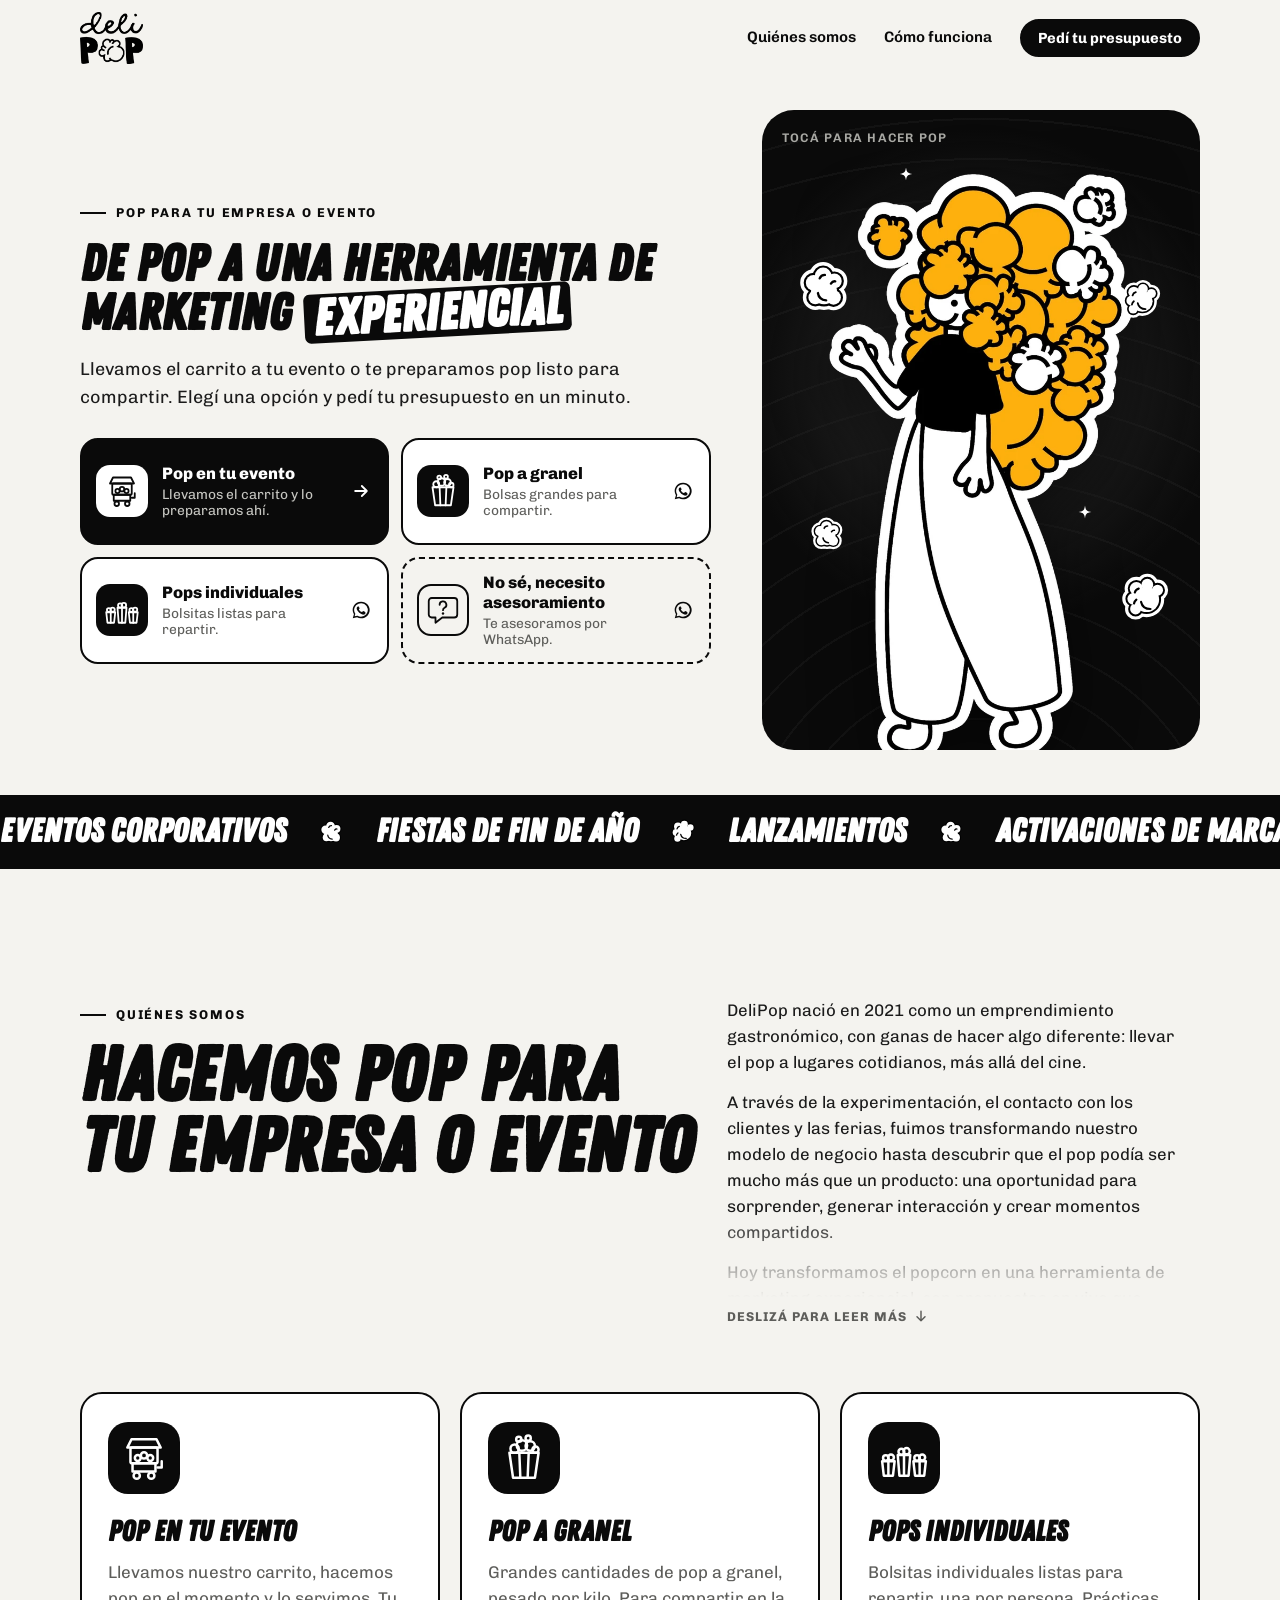
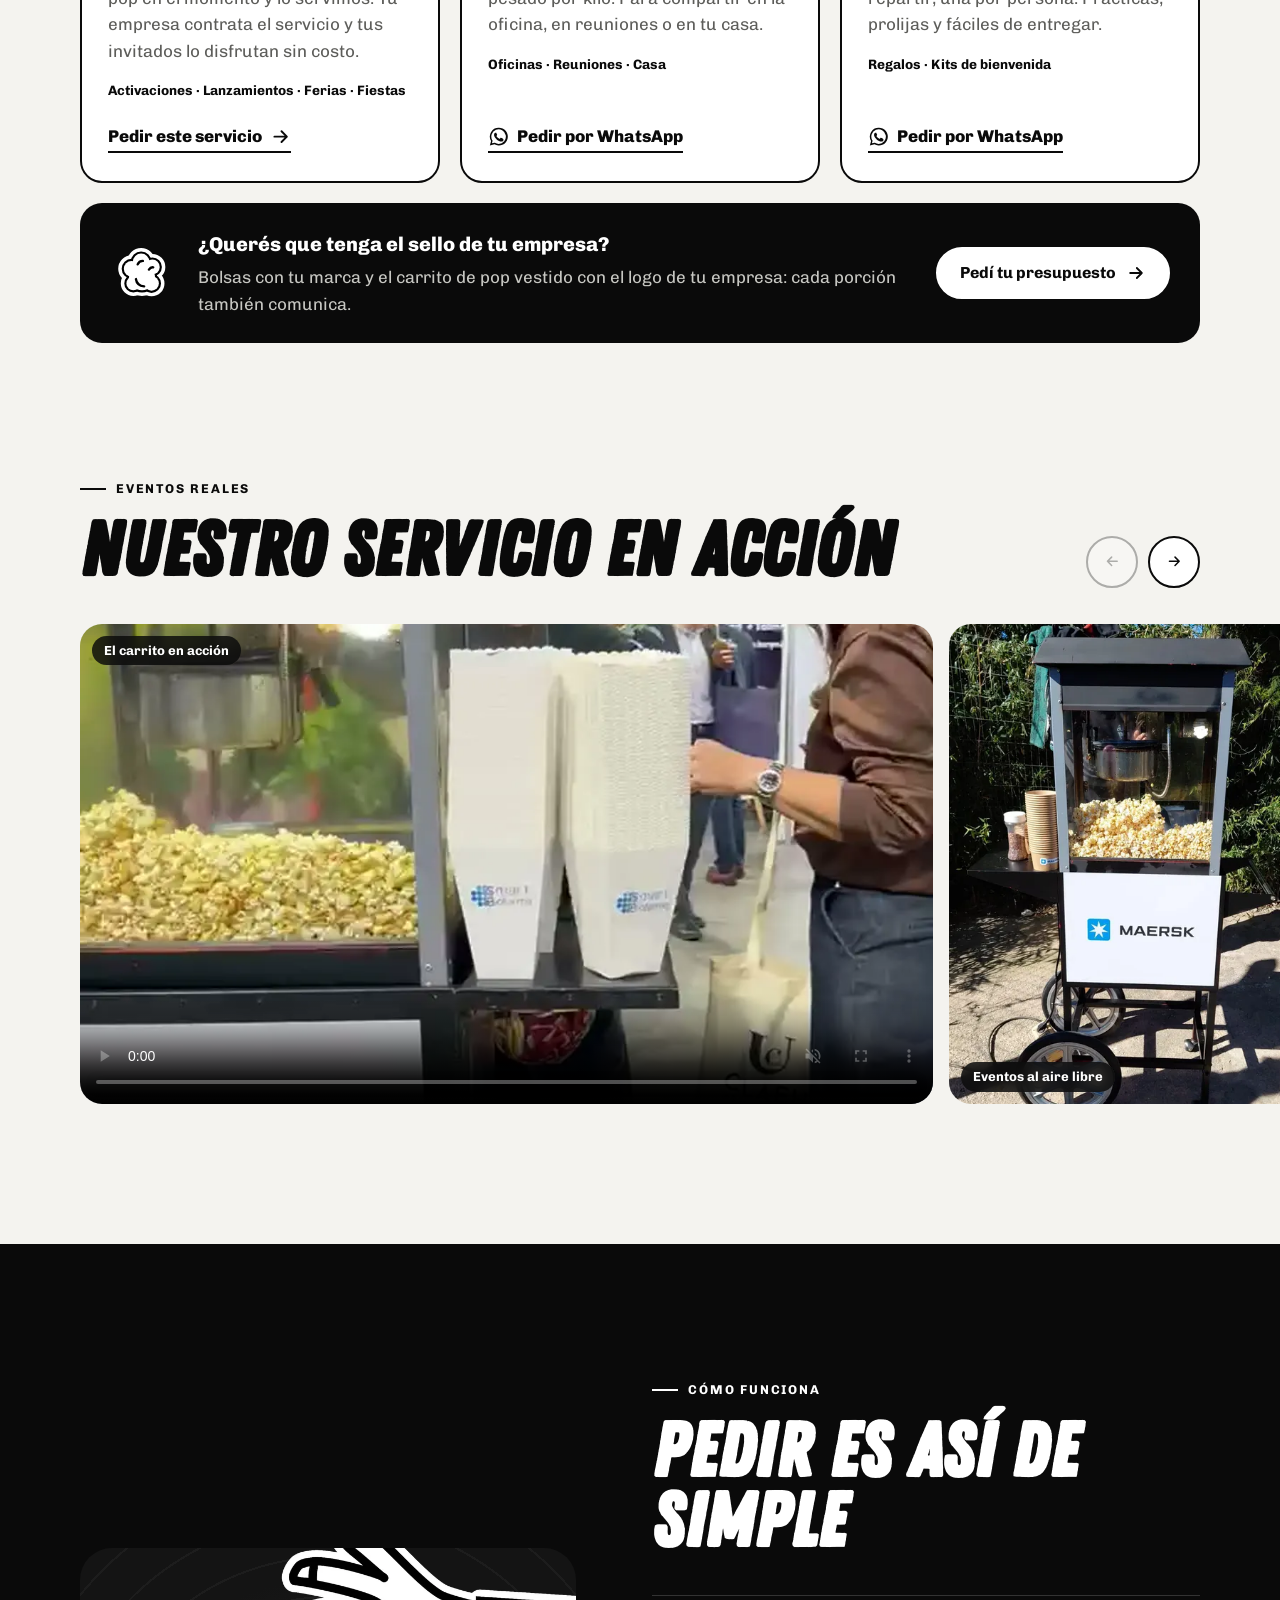
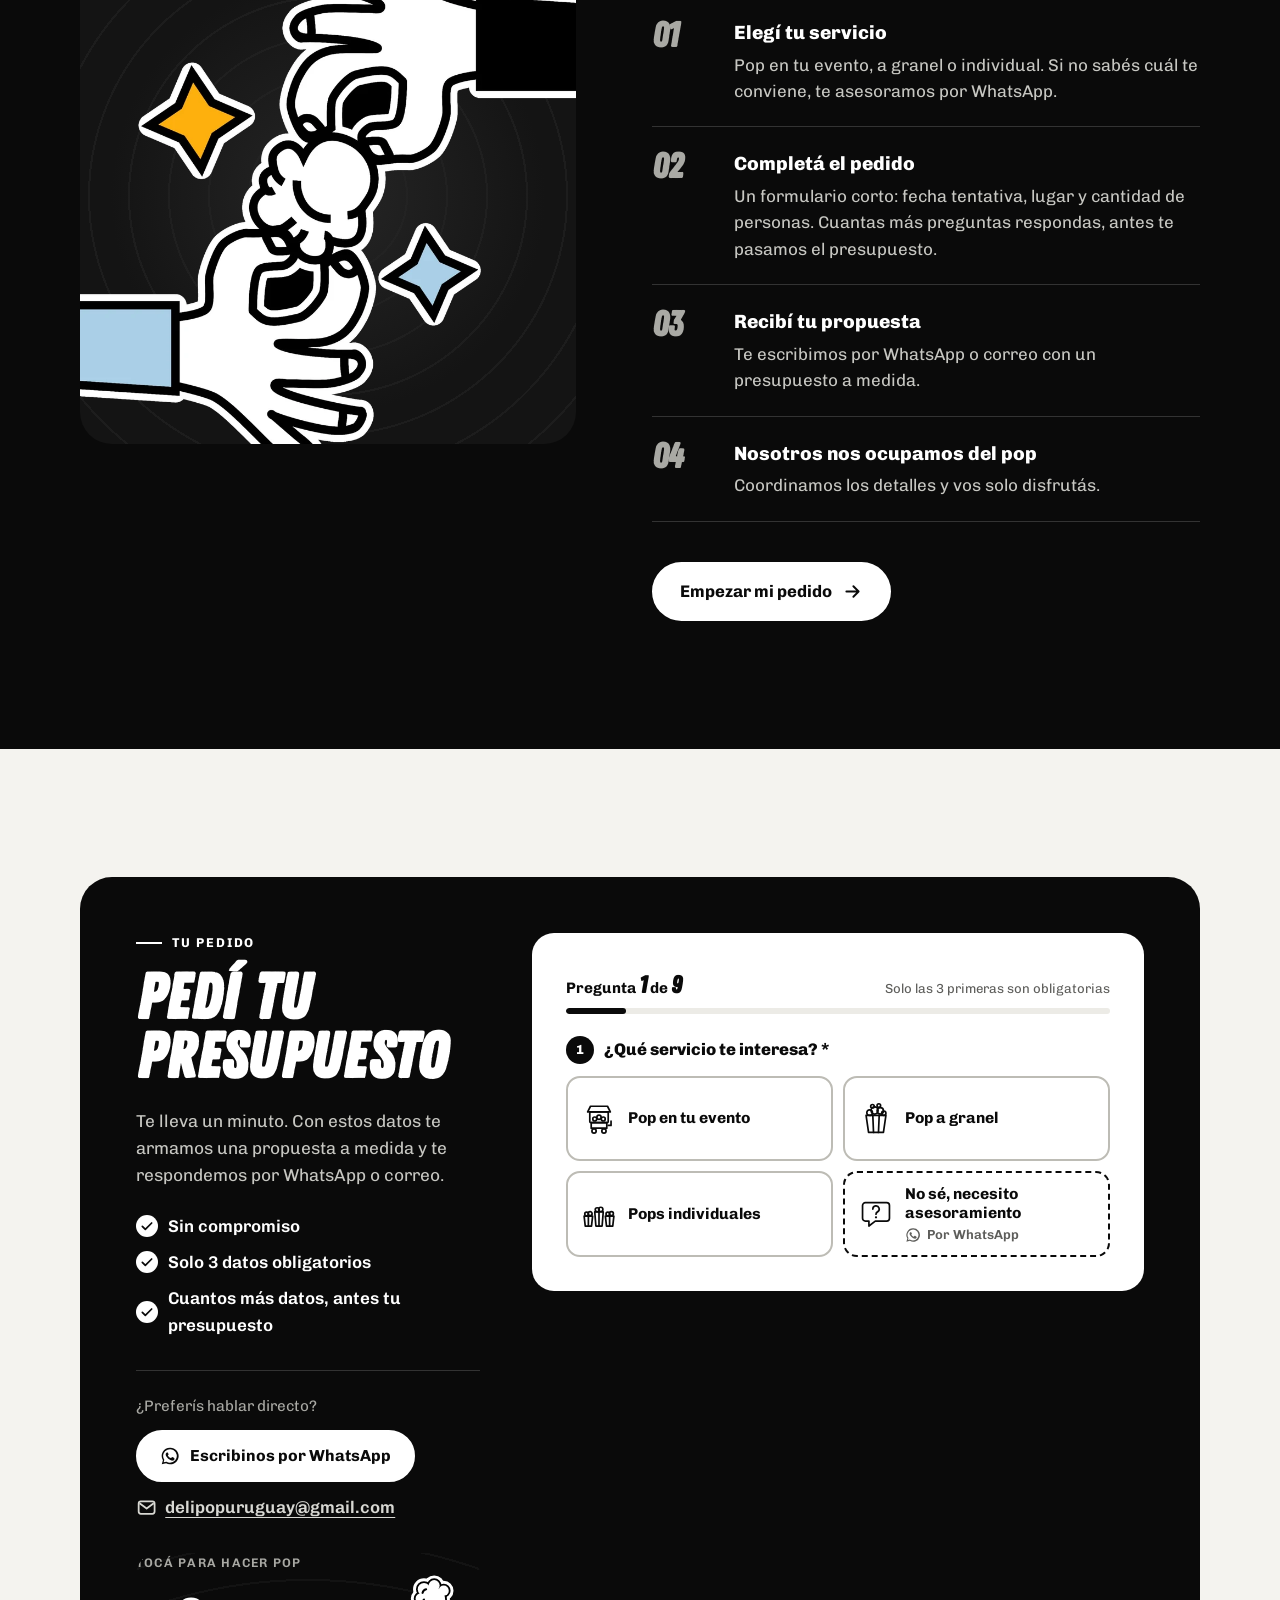
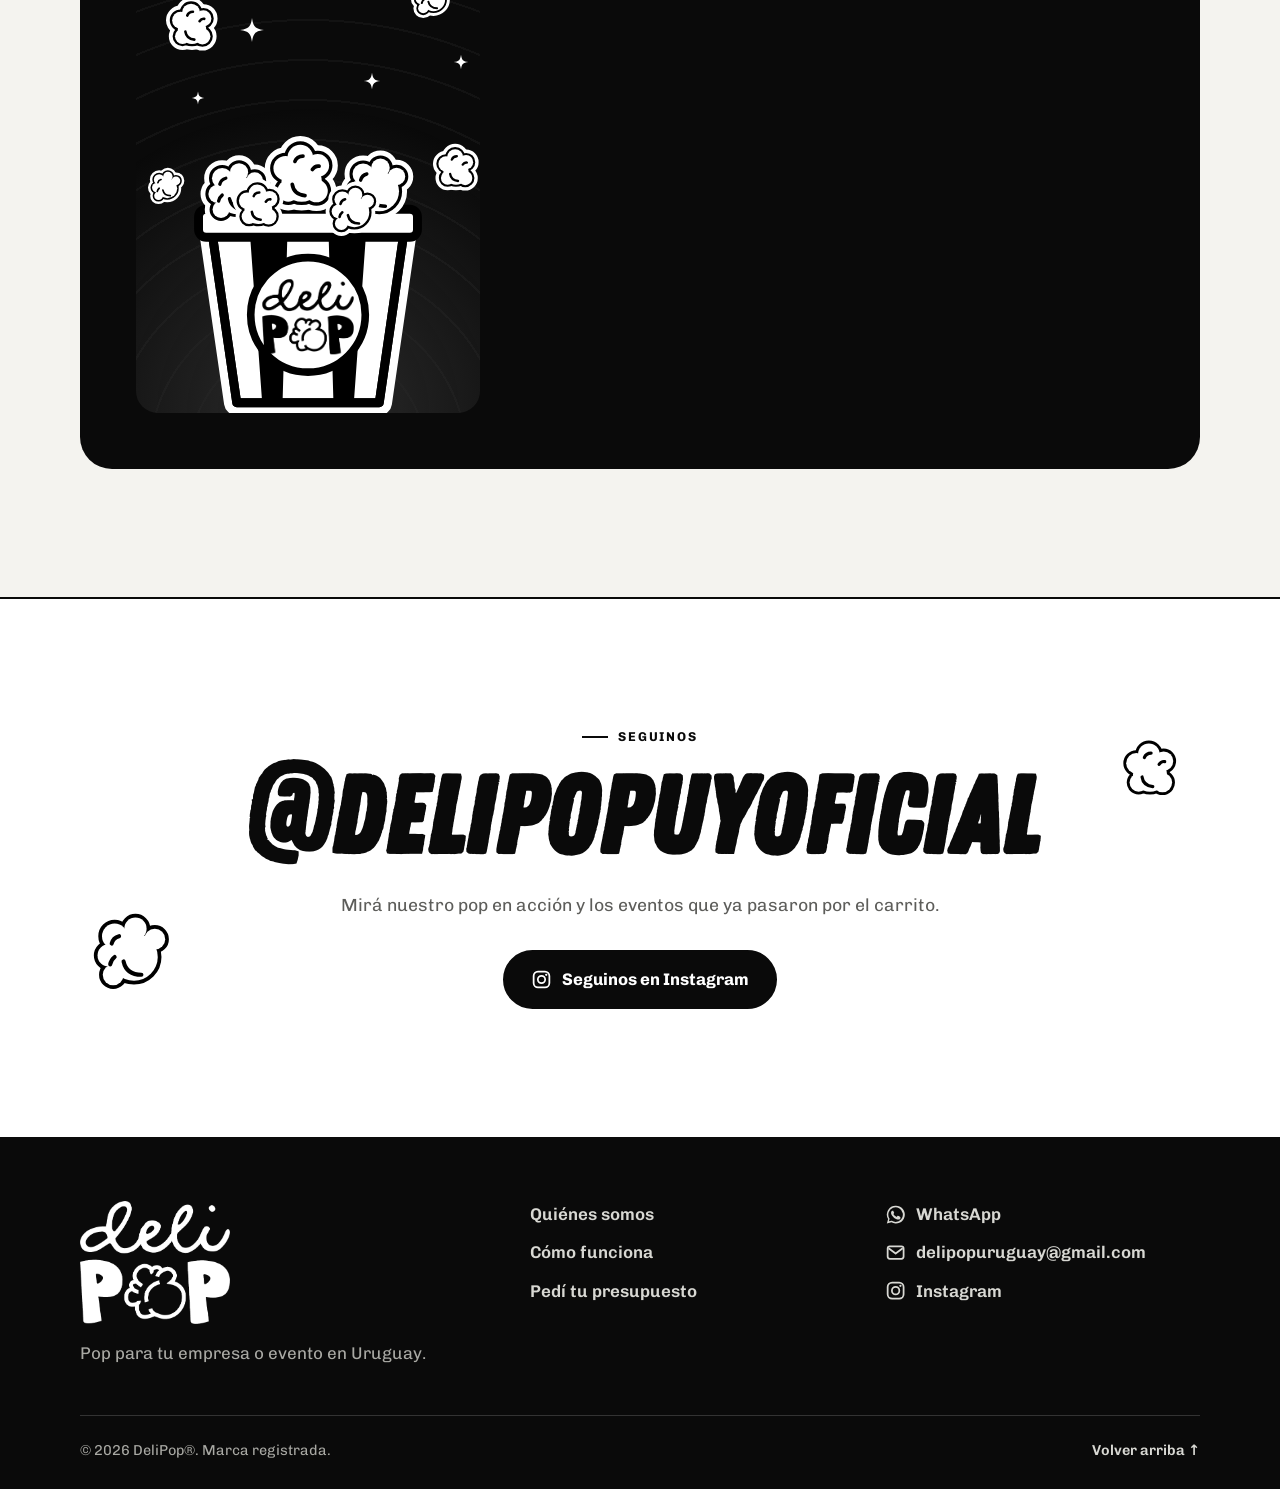
==== commit b05cffc0: "Cambio texto h1" ====
--- a/index.html
+++ b/index.html
@@ -154,7 +154,7 @@
       <div class="wrap hero__grid">
         <div class="hero__copy">
           <p class="eyebrow">Pop para tu empresa o evento</p>
-          <h1 class="display hero__title">De <span class="hl">pop</span> a una experiencia de marketing experiencial</h1>
+          <h1 class="display hero__title">De pop a una herramienta de marketing <span class="hl">experiencial</span></h1>
           <p class="lead">
             Llevamos el carrito a tu evento o te preparamos pop listo para compartir.
             Elegí una opción y pedí tu presupuesto en un minuto.
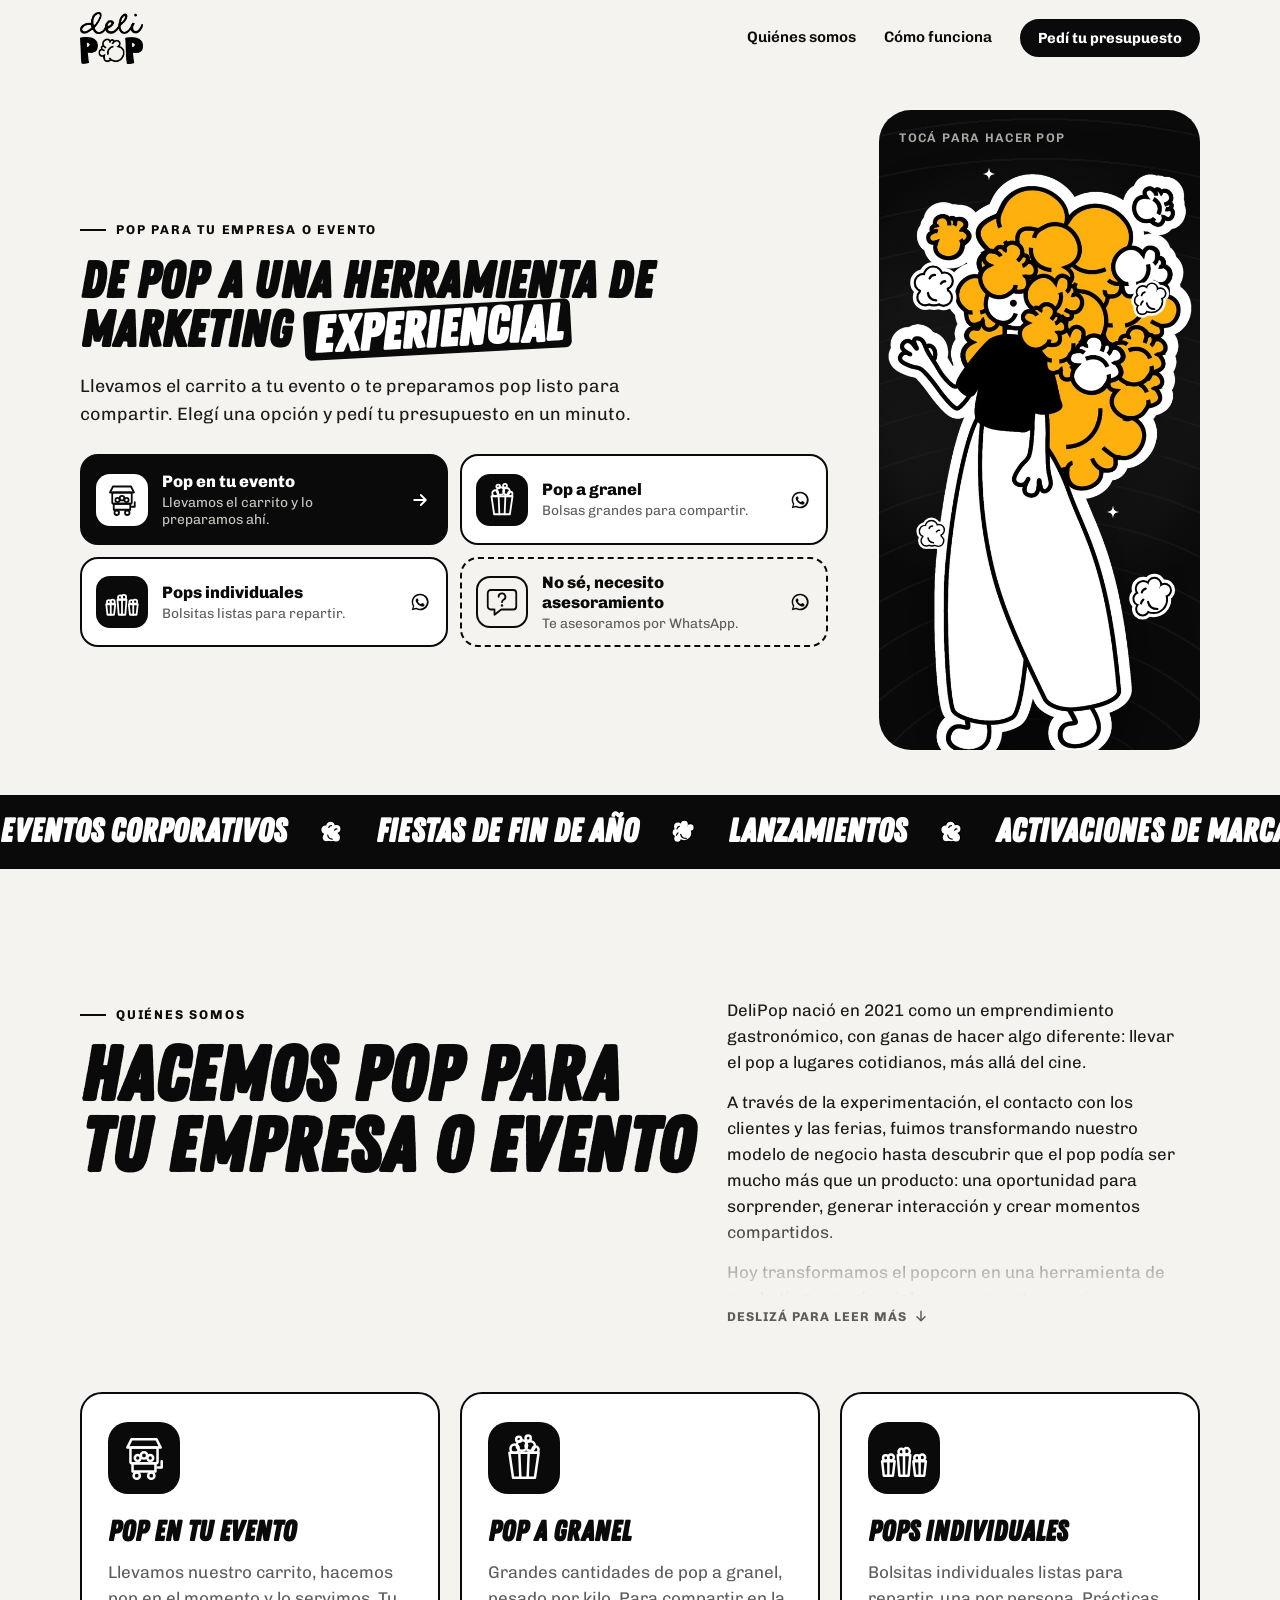
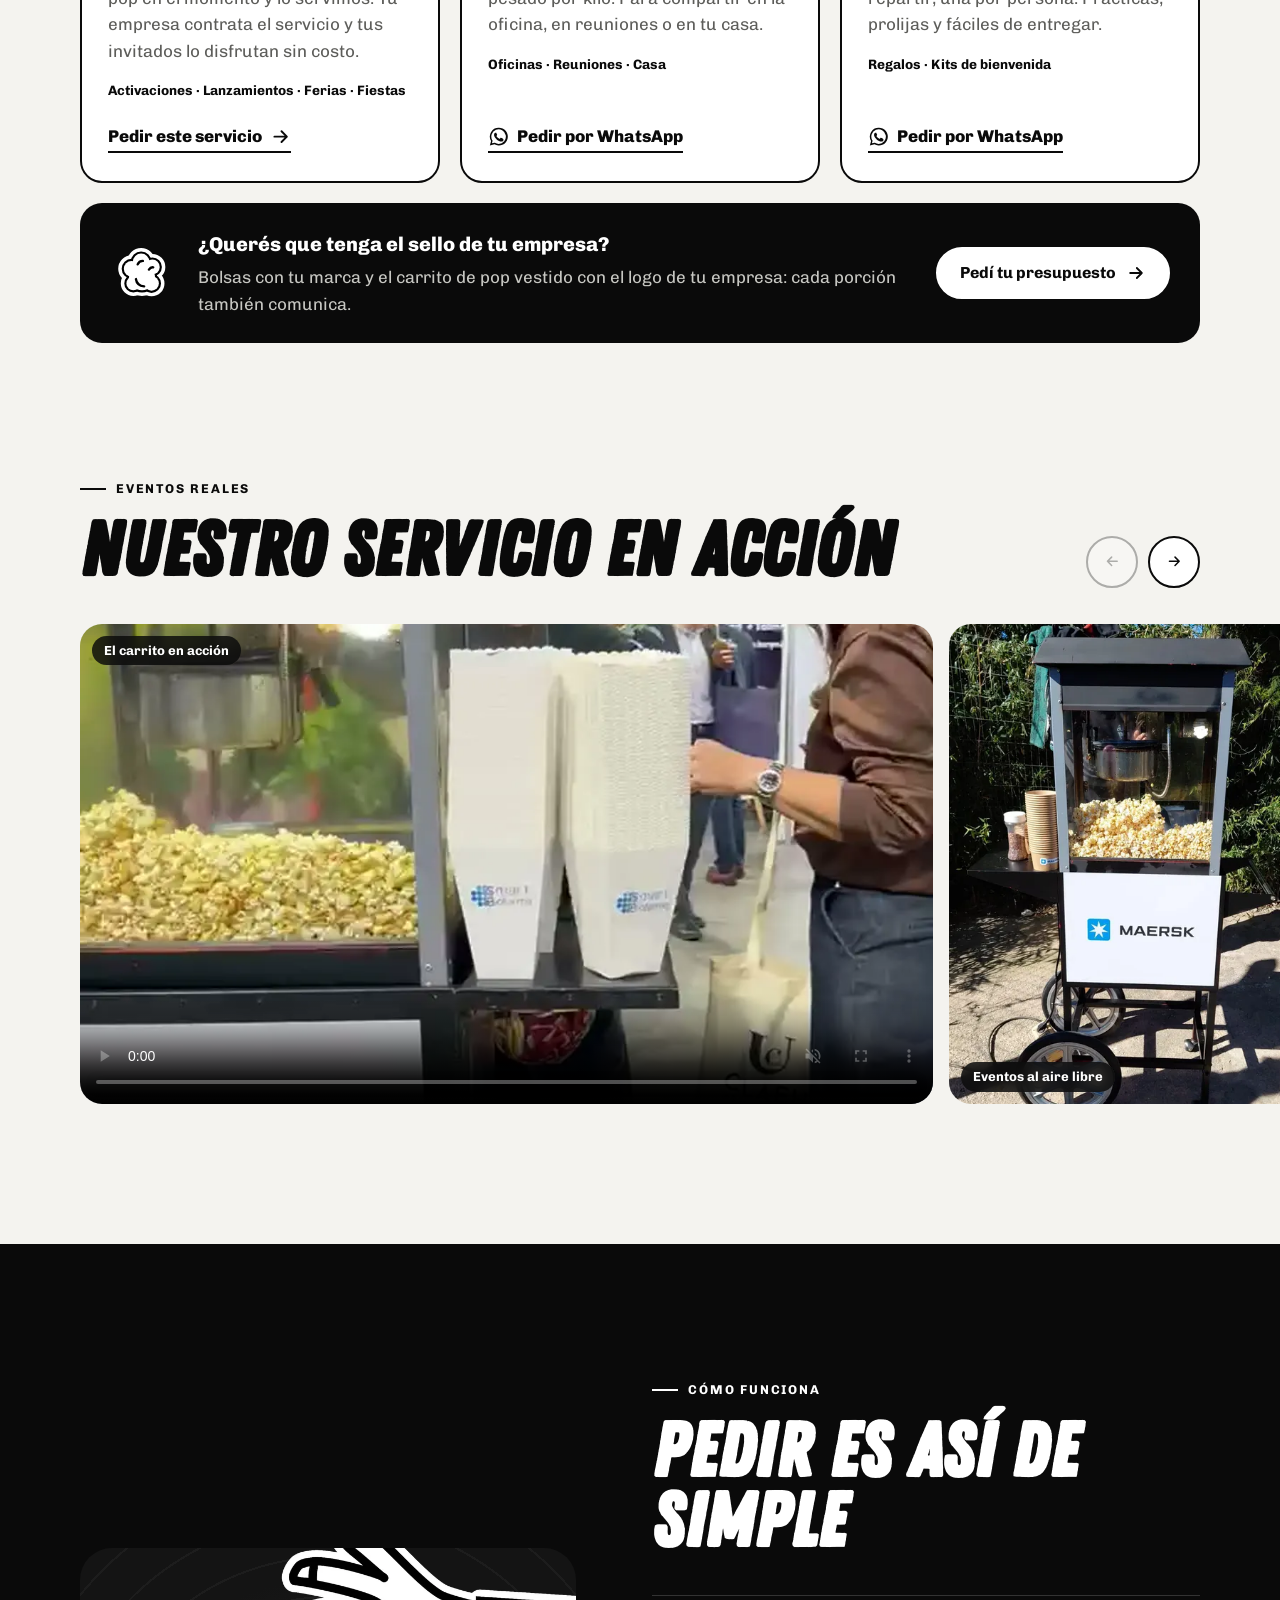
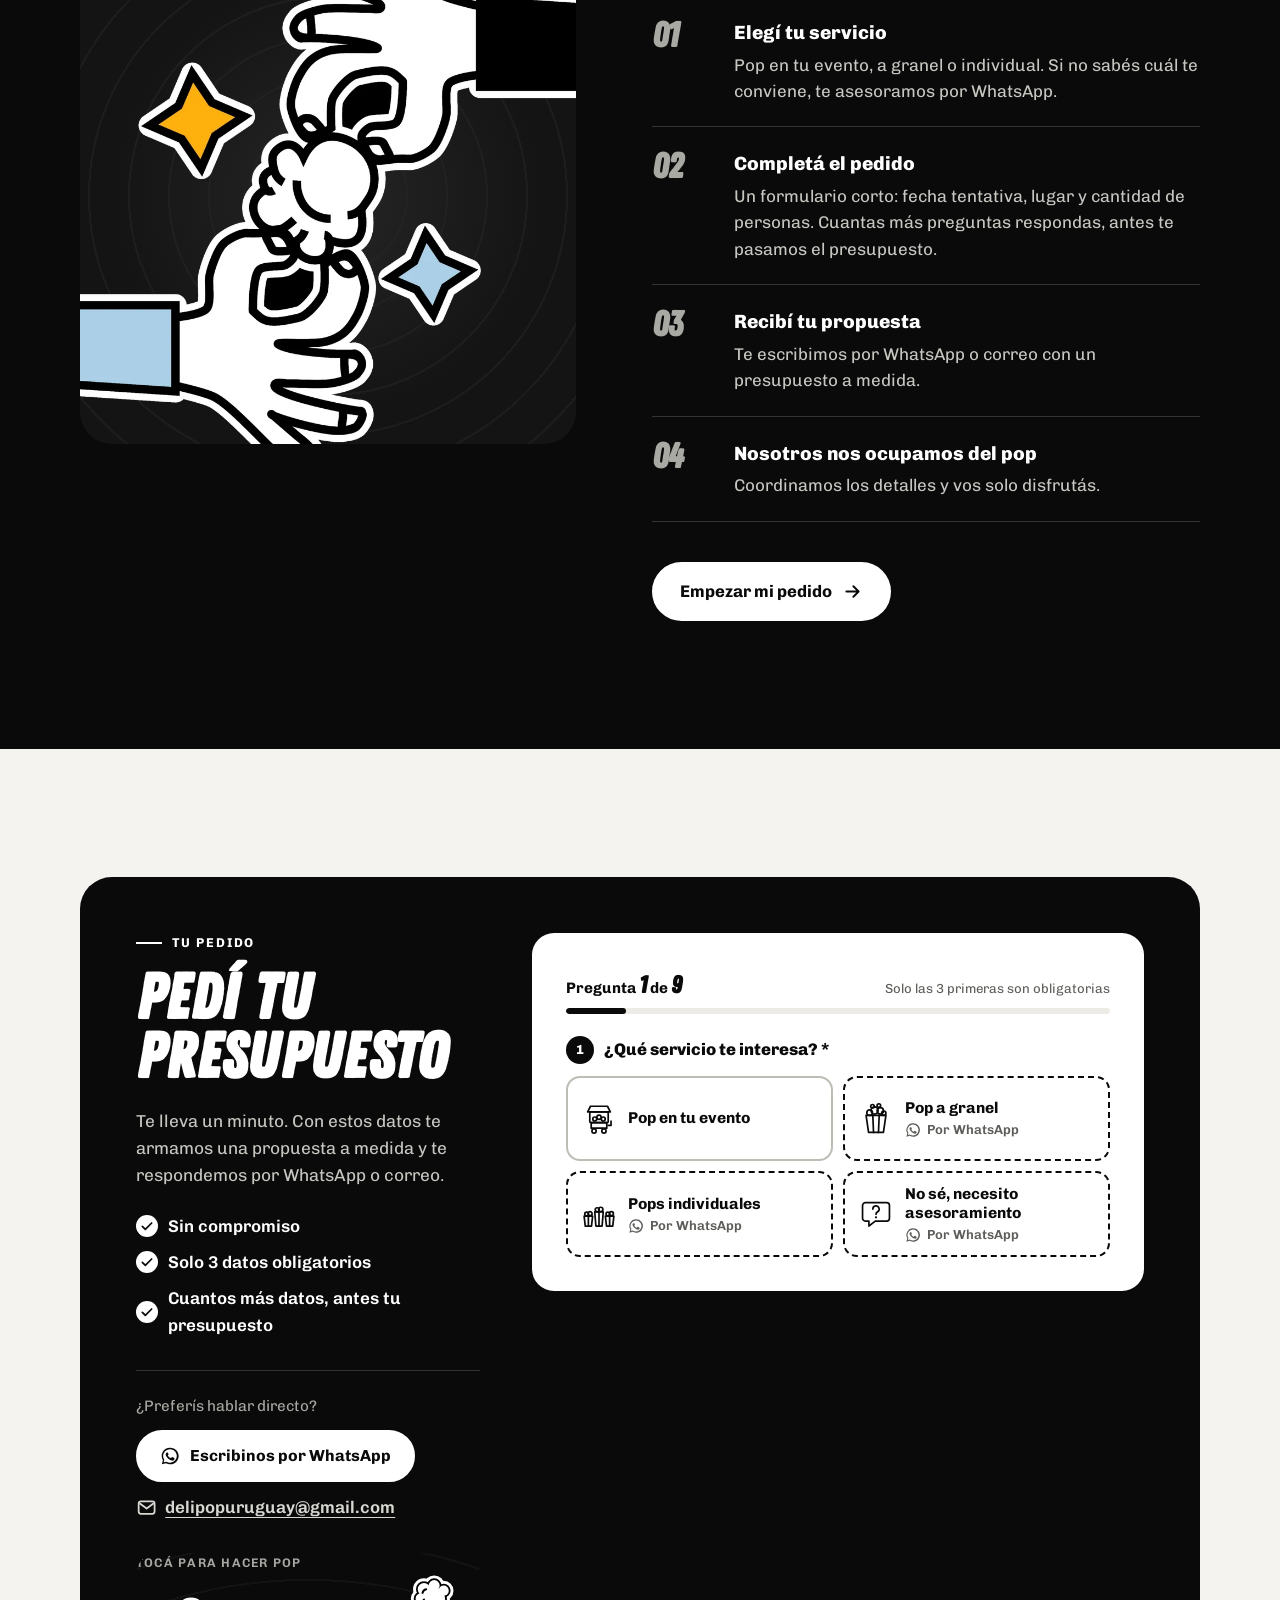
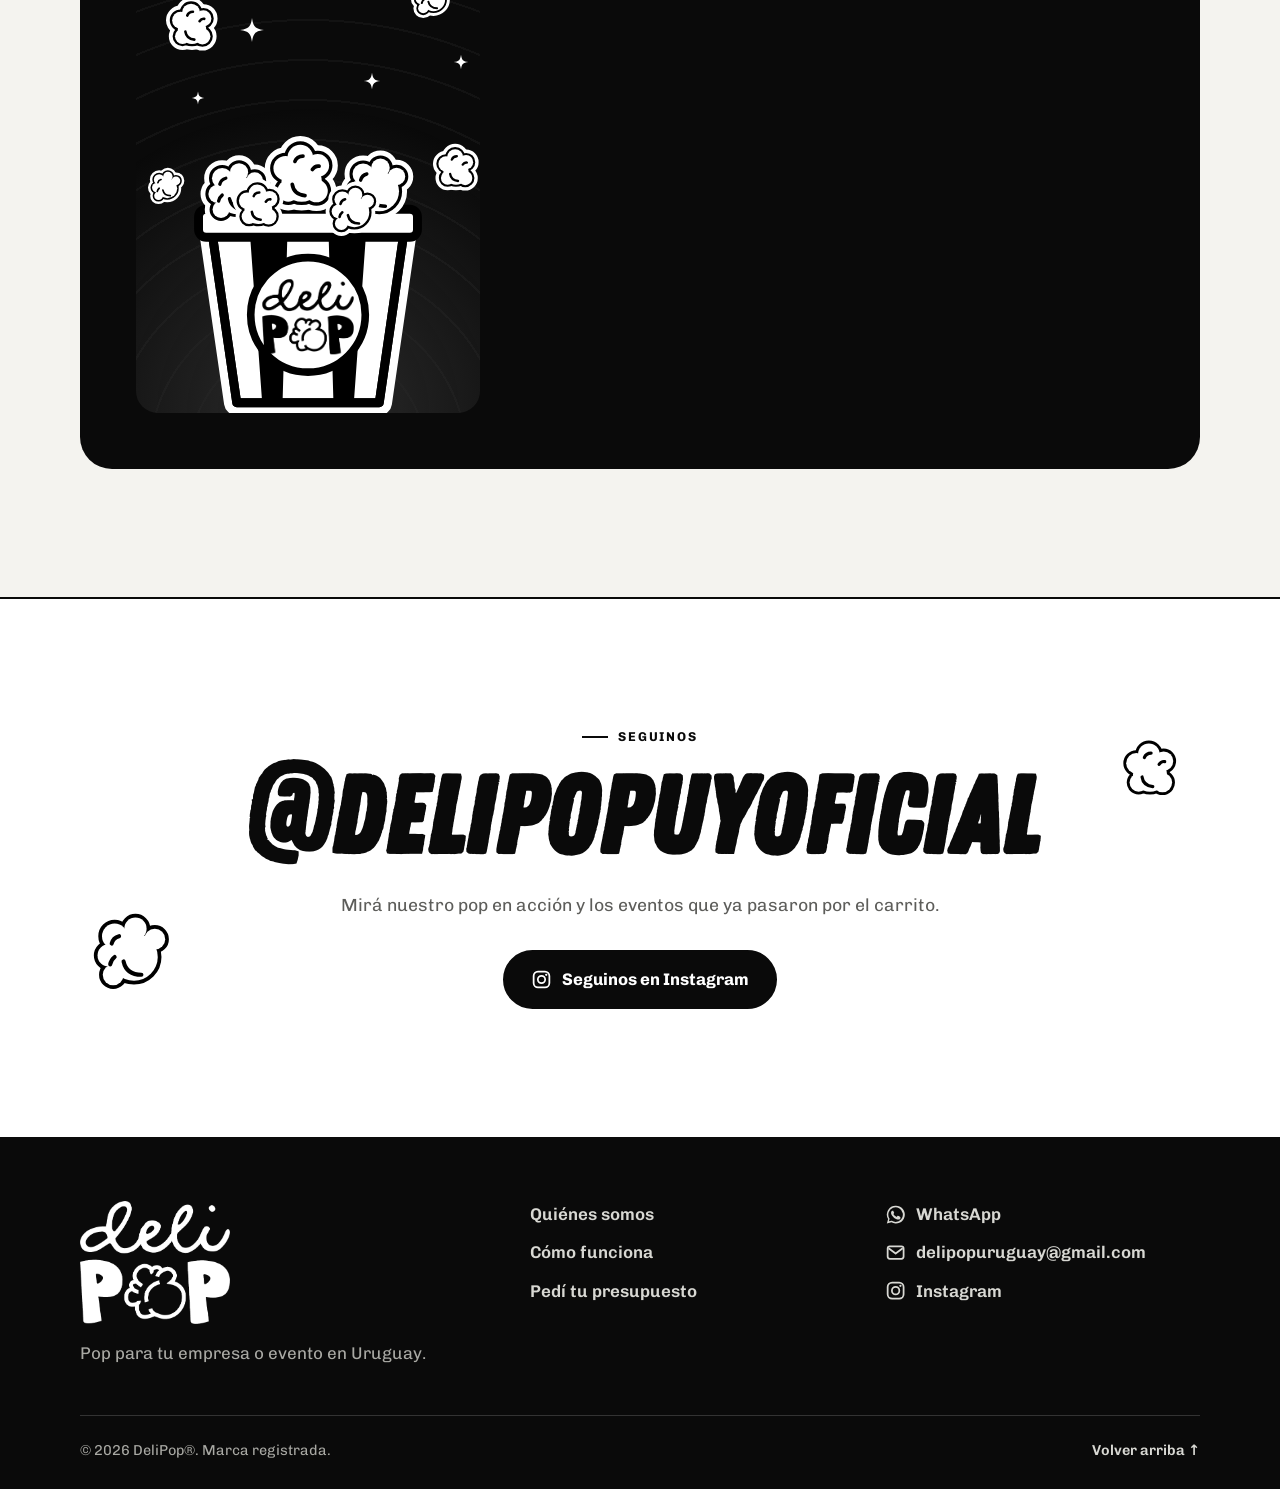
==== commit 938868a2: "Granel e individuales del formulario a WhatsApp; título del hero en dos líneas Co-Authored-By: Claud" ====
--- a/index.html
+++ b/index.html
@@ -19,7 +19,7 @@
   <link rel="preconnect" href="https://fonts.gstatic.com" crossorigin>
   <link href="https://fonts.googleapis.com/css2?family=Chivo:ital,wght@0,100..900;1,100..900&display=swap" rel="stylesheet">
   <link rel="preload" href="assets/fonts/ZingRustBase.woff2" as="font" type="font/woff2" crossorigin>
-  <link rel="stylesheet" href="css/styles.css?v=22">
+  <link rel="stylesheet" href="css/styles.css?v=23">
 </head>
 <body>
 
@@ -434,14 +434,12 @@
                     <input type="radio" name="servicio" value="evento" required>
                     <span class="opt__box"><svg><use href="#ico-cart"/></svg><span>Pop en tu evento</span></span>
                   </label>
-                  <label class="opt">
-                    <input type="radio" name="servicio" value="granel">
-                    <span class="opt__box"><svg><use href="#ico-bulk"/></svg><span>Pop a granel</span></span>
-                  </label>
-                  <label class="opt">
-                    <input type="radio" name="servicio" value="individual">
-                    <span class="opt__box"><svg><use href="#ico-bags"/></svg><span>Pops individuales</span></span>
-                  </label>
+                  <a class="opt opt--wa" data-link="wa-granel" href="#pedido" target="_blank" rel="noopener">
+                    <span class="opt__box"><svg><use href="#ico-bulk"/></svg><span>Pop a granel<small><svg class="i"><use href="#ico-wa"/></svg> Por WhatsApp</small></span></span>
+                  </a>
+                  <a class="opt opt--wa" data-link="wa-individual" href="#pedido" target="_blank" rel="noopener">
+                    <span class="opt__box"><svg><use href="#ico-bags"/></svg><span>Pops individuales<small><svg class="i"><use href="#ico-wa"/></svg> Por WhatsApp</small></span></span>
+                  </a>
                   <a class="opt opt--wa" data-link="advice" href="#pedido" target="_blank" rel="noopener">
                     <span class="opt__box"><svg><use href="#ico-help"/></svg><span>No sé, necesito asesoramiento<small><svg class="i"><use href="#ico-wa"/></svg> Por WhatsApp</small></span></span>
                   </a>
--- a/css/styles.css
+++ b/css/styles.css
@@ -143,7 +143,7 @@
 /* ---------- Hero (todo entra en el primer pantallazo) ---------- */
 .hero { padding: clamp(18px, 3.5vh, 48px) 0 clamp(28px, 5vh, 64px); }
 .hero__grid {
-  display: grid; grid-template-columns: 1.18fr .82fr; gap: clamp(28px, 4vw, 64px); align-items: center;
+  display: grid; grid-template-columns: 1.4fr .6fr; gap: clamp(28px, 4vw, 64px); align-items: center;
 }
 
 .hero__title { font-size: clamp(2.3rem, 4vw, 3.7rem); margin-bottom: clamp(12px, 2vh, 20px); }
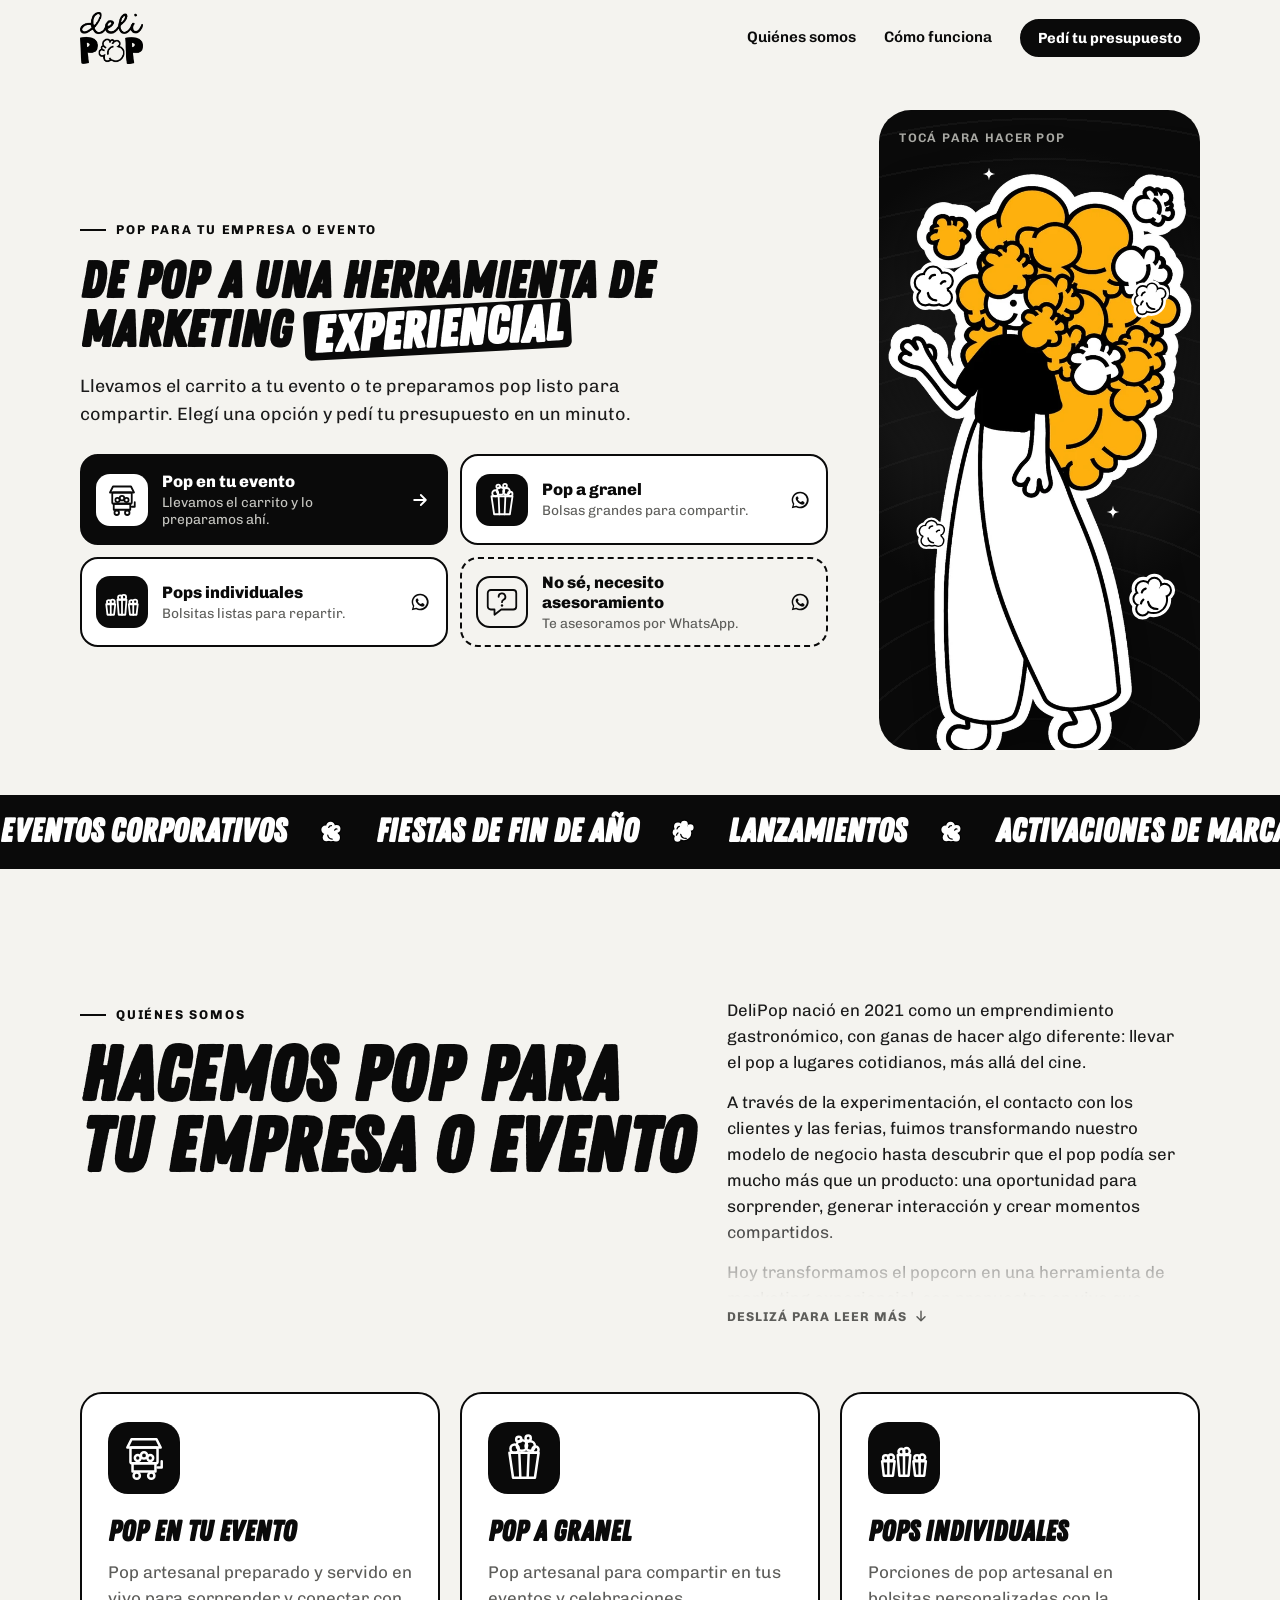
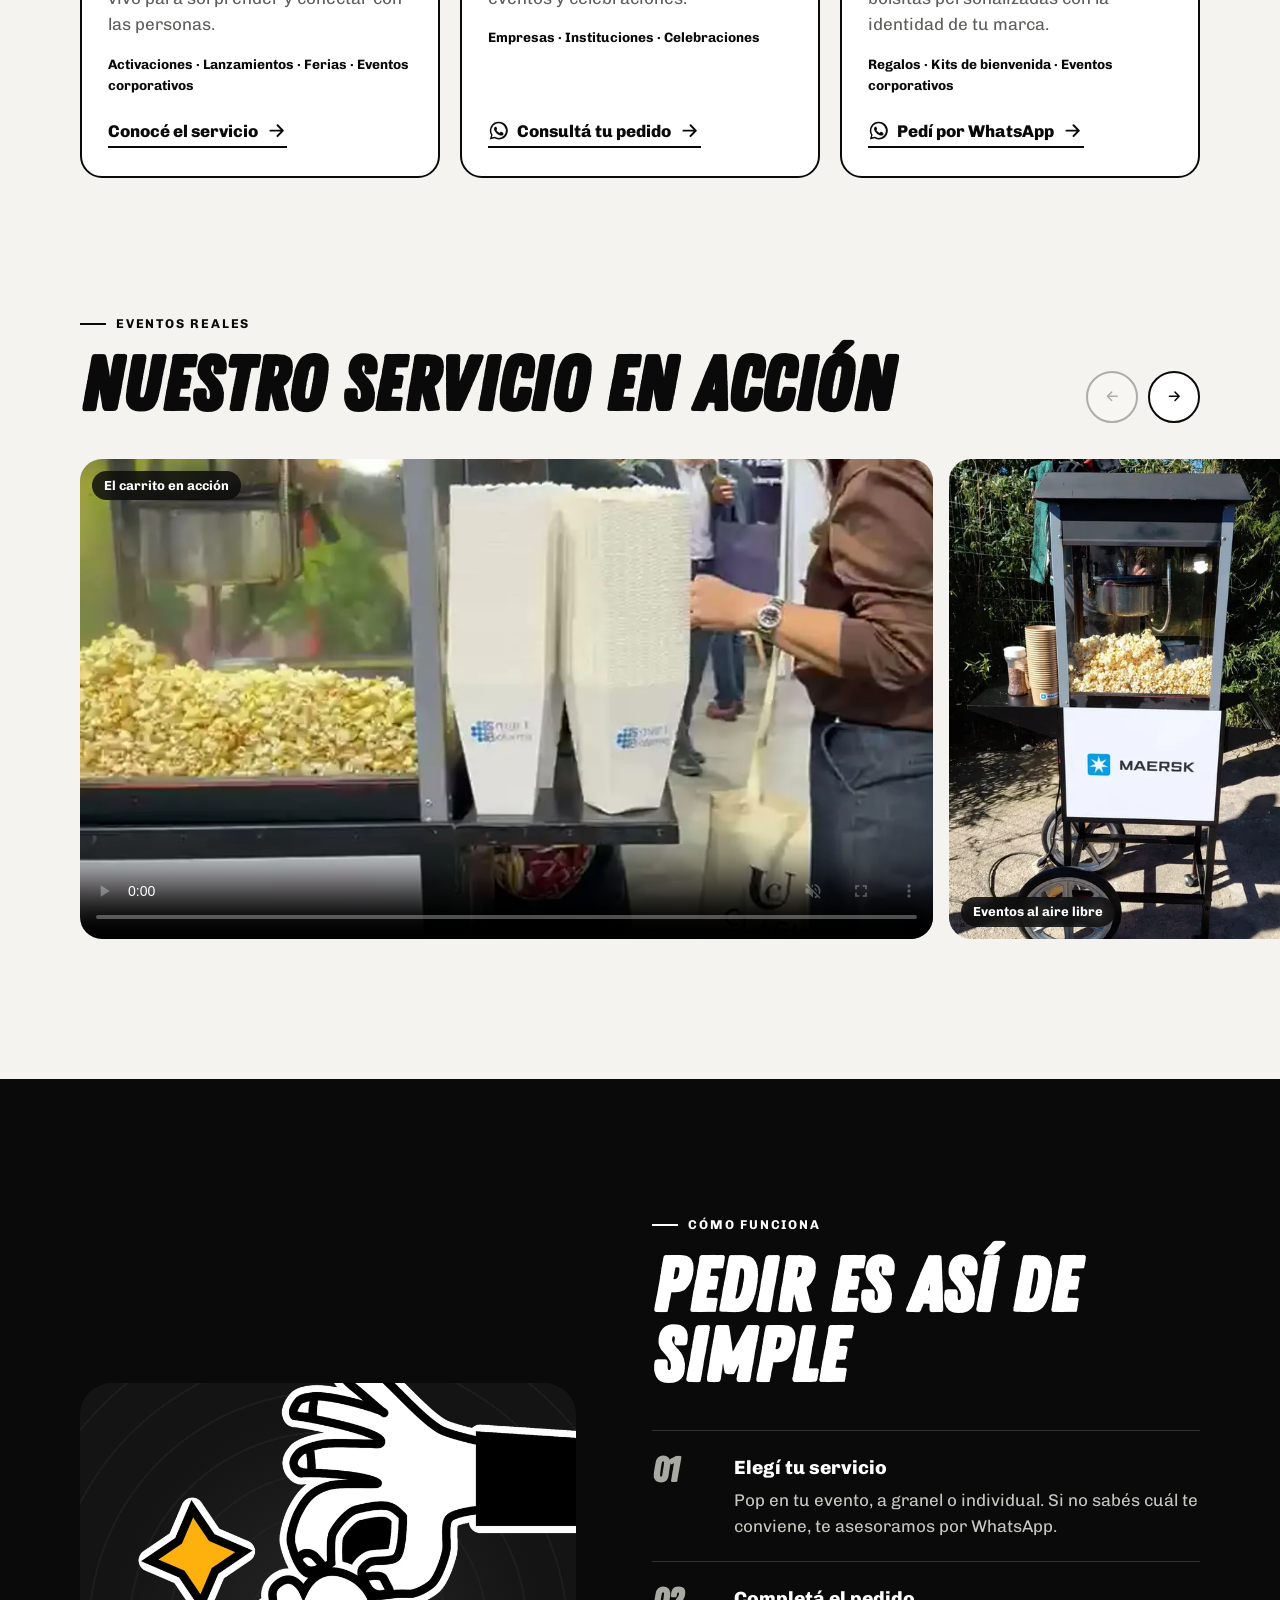
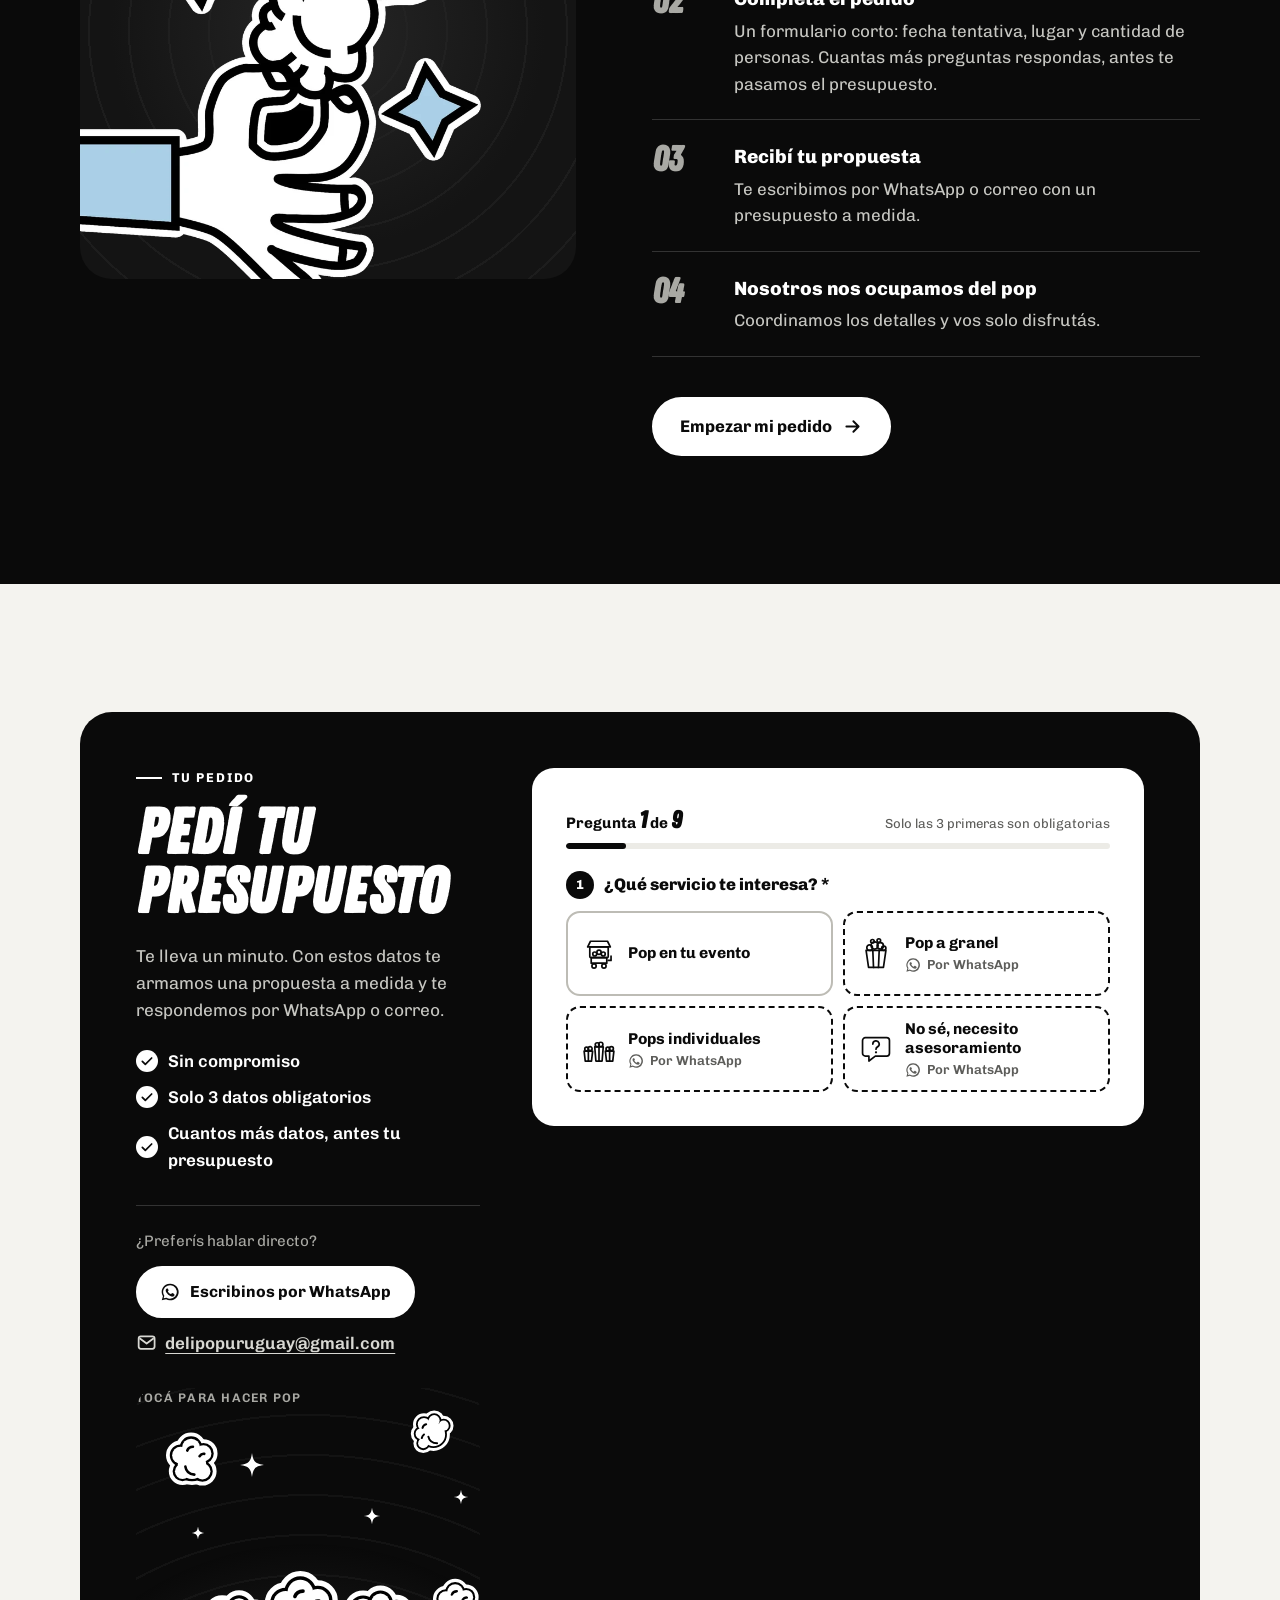
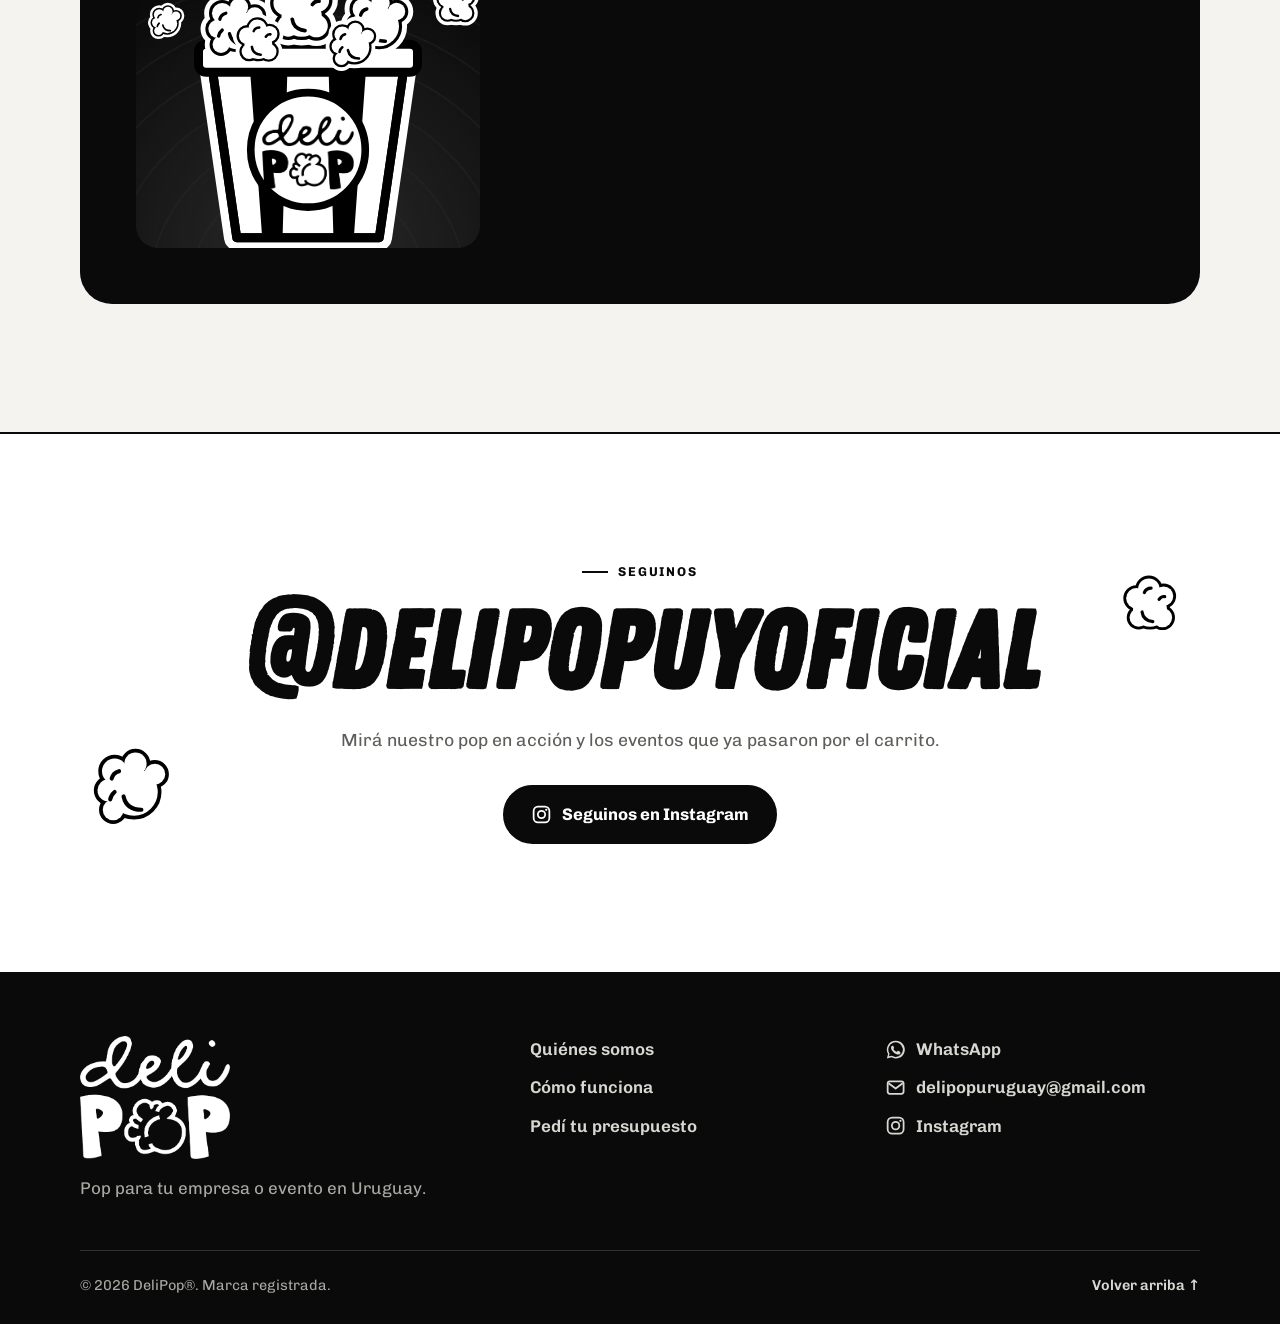
==== commit 08b4b54c: "Textos de las tarjetas de servicios y quitar recuadro de marca Co-Authored-By: Claude Opus 5.5 <nore" ====
--- a/index.html
+++ b/index.html
@@ -237,33 +237,24 @@
           <article class="offer__card reveal">
             <span class="offer__icon"><svg><use href="#ico-cart"/></svg></span>
             <h3>Pop en tu evento</h3>
-            <p>Llevamos nuestro carrito, hacemos pop en el momento y lo servimos. Tu empresa contrata el servicio y tus invitados lo disfrutan sin costo.</p>
-            <p class="offer__tags">Activaciones · Lanzamientos · Ferias · Fiestas</p>
-            <a class="offer__cta" href="#pedido" data-service="evento">Pedir este servicio <svg class="i"><use href="#ico-arrow"/></svg></a>
+            <p>Pop artesanal preparado y servido en vivo para sorprender y conectar con las personas.</p>
+            <p class="offer__tags">Activaciones · Lanzamientos · Ferias · Eventos corporativos</p>
+            <a class="offer__cta" href="#pedido" data-service="evento">Conocé el servicio <svg class="i"><use href="#ico-arrow"/></svg></a>
           </article>
           <article class="offer__card reveal">
             <span class="offer__icon"><svg><use href="#ico-bulk"/></svg></span>
             <h3>Pop a granel</h3>
-            <p>Grandes cantidades de pop a granel, pesado por kilo. Para compartir en la oficina, en reuniones o en tu casa.</p>
-            <p class="offer__tags">Oficinas · Reuniones · Casa</p>
-            <a class="offer__cta" data-link="wa-granel" href="#pedido" target="_blank" rel="noopener"><svg class="i"><use href="#ico-wa"/></svg> Pedir por WhatsApp</a>
+            <p>Pop artesanal para compartir en tus eventos y celebraciones.</p>
+            <p class="offer__tags">Empresas · Instituciones · Celebraciones</p>
+            <a class="offer__cta" data-link="wa-granel" href="#pedido" target="_blank" rel="noopener"><svg class="i"><use href="#ico-wa"/></svg> Consultá tu pedido <svg class="i"><use href="#ico-arrow"/></svg></a>
           </article>
           <article class="offer__card reveal">
             <span class="offer__icon"><svg><use href="#ico-bags"/></svg></span>
             <h3>Pops individuales</h3>
-            <p>Bolsitas individuales listas para repartir, una por persona. Prácticas, prolijas y fáciles de entregar.</p>
-            <p class="offer__tags">Regalos · Kits de bienvenida</p>
-            <a class="offer__cta" data-link="wa-individual" href="#pedido" target="_blank" rel="noopener"><svg class="i"><use href="#ico-wa"/></svg> Pedir por WhatsApp</a>
+            <p>Porciones de pop artesanal en bolsitas personalizadas con la identidad de tu marca.</p>
+            <p class="offer__tags">Regalos · Kits de bienvenida · Eventos corporativos</p>
+            <a class="offer__cta" data-link="wa-individual" href="#pedido" target="_blank" rel="noopener"><svg class="i"><use href="#ico-wa"/></svg> Pedí por WhatsApp <svg class="i"><use href="#ico-arrow"/></svg></a>
           </article>
-        </div>
-
-        <div class="custom reveal">
-          <svg class="custom__k" aria-hidden="true"><use href="#kernel-a"/></svg>
-          <div>
-            <h3>¿Querés que tenga el sello de tu empresa?</h3>
-            <p>Bolsas con tu marca y el carrito de pop vestido con el logo de tu empresa: cada porción también comunica.</p>
-          </div>
-          <a class="btn btn--light" href="#pedido" data-personalize>Pedí tu presupuesto <svg class="i"><use href="#ico-arrow"/></svg></a>
         </div>
       </div>
     </section>
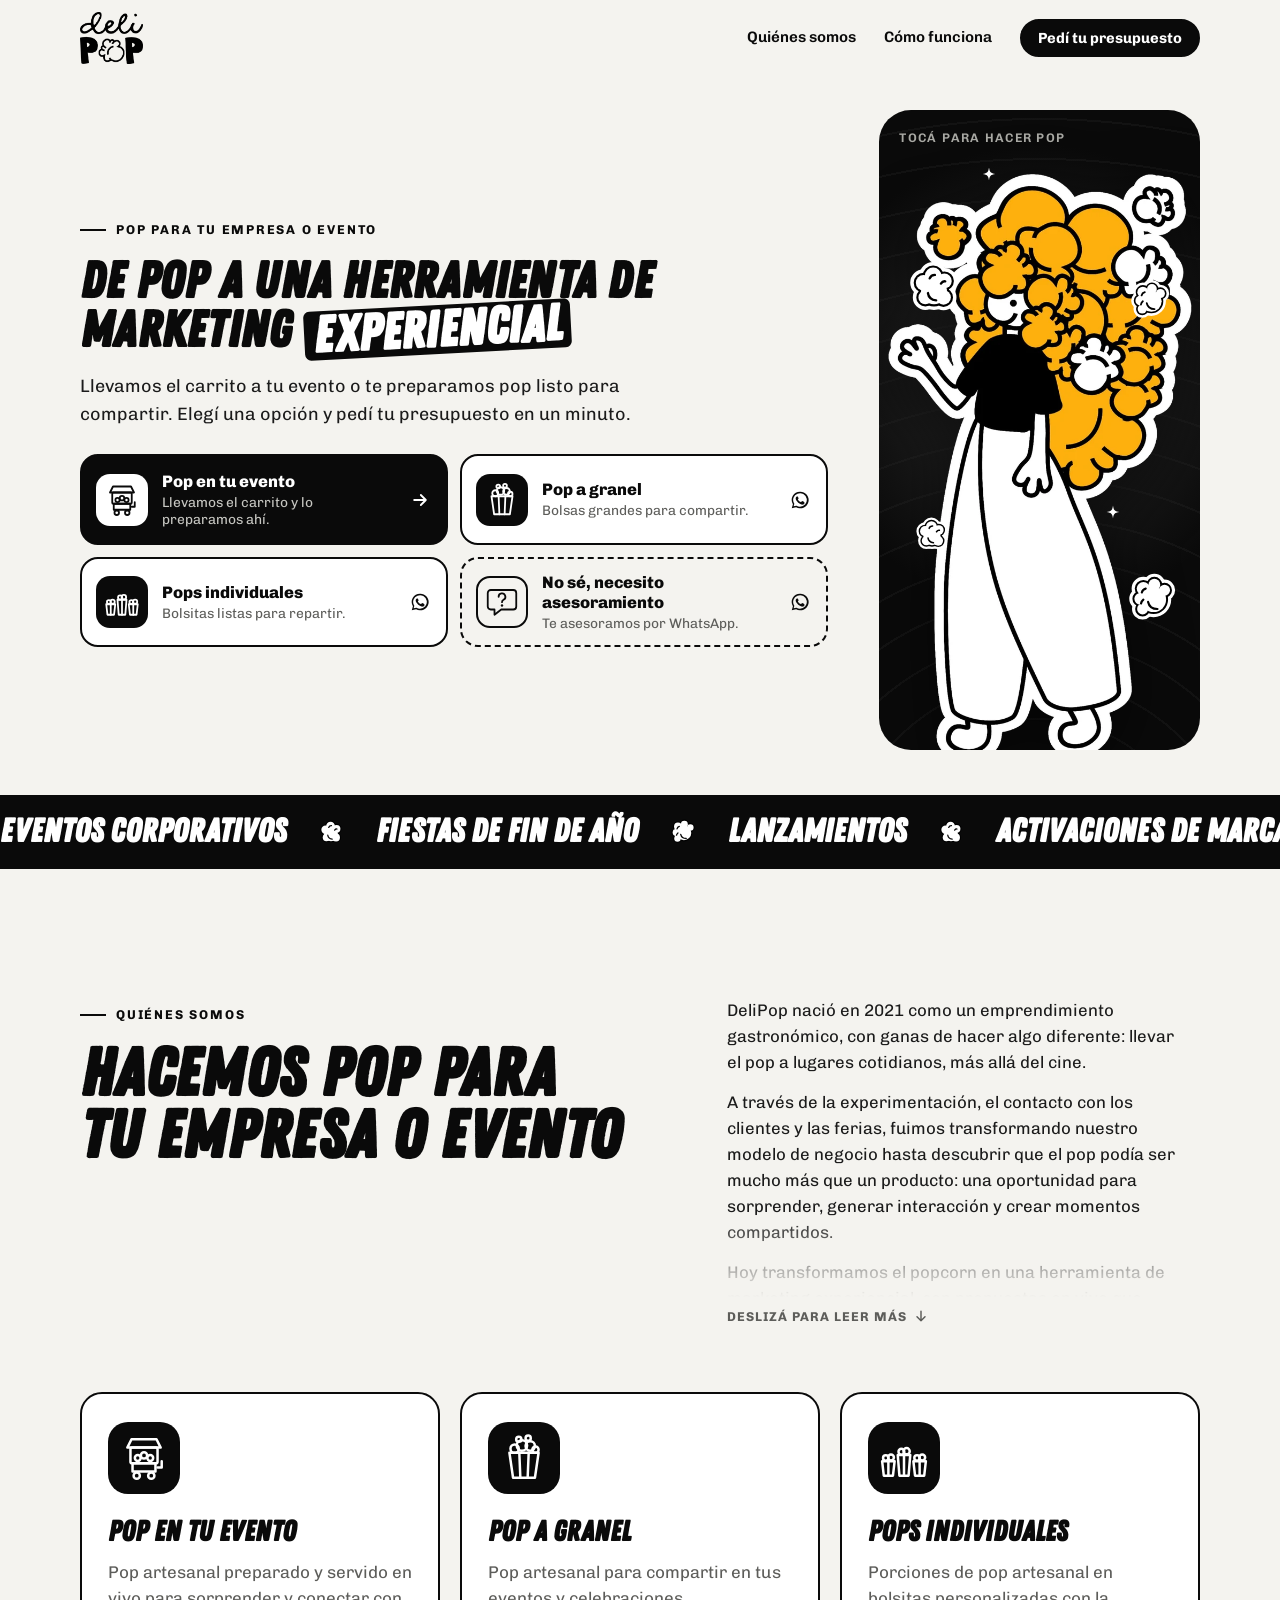
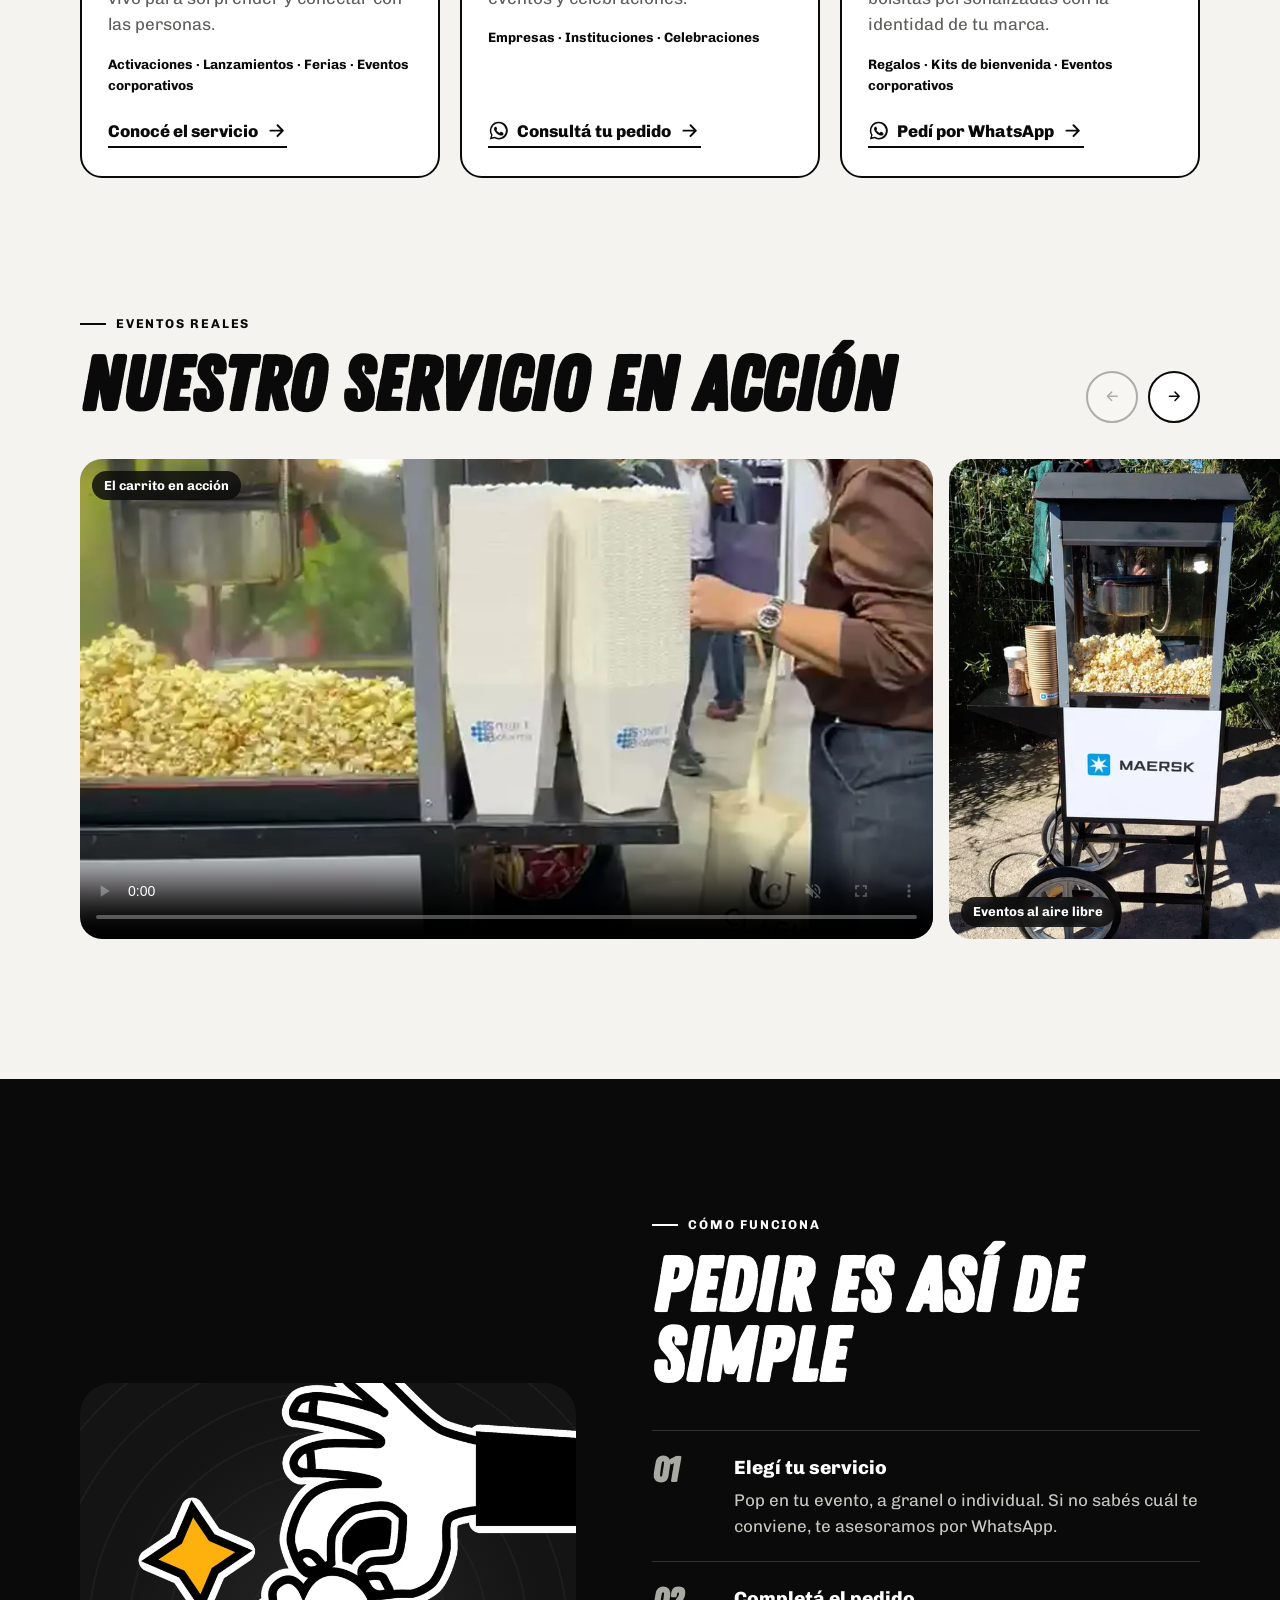
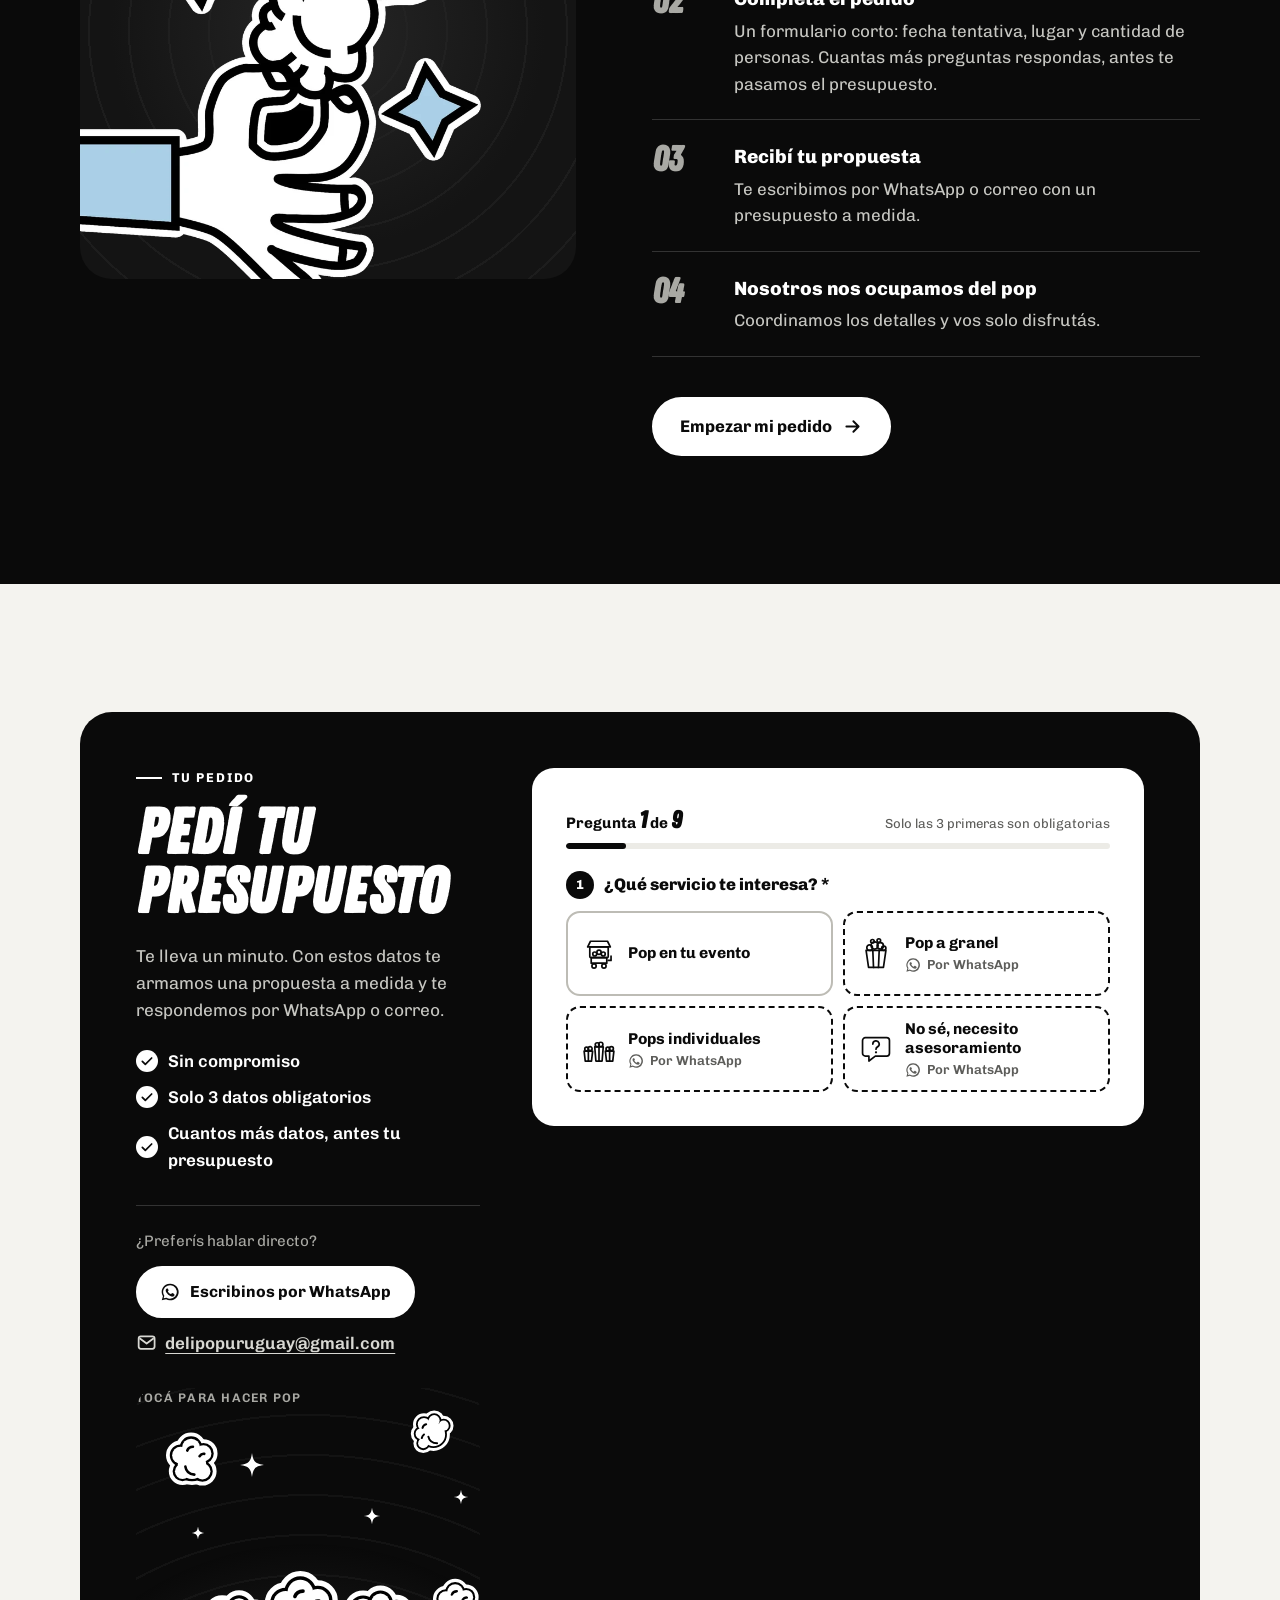
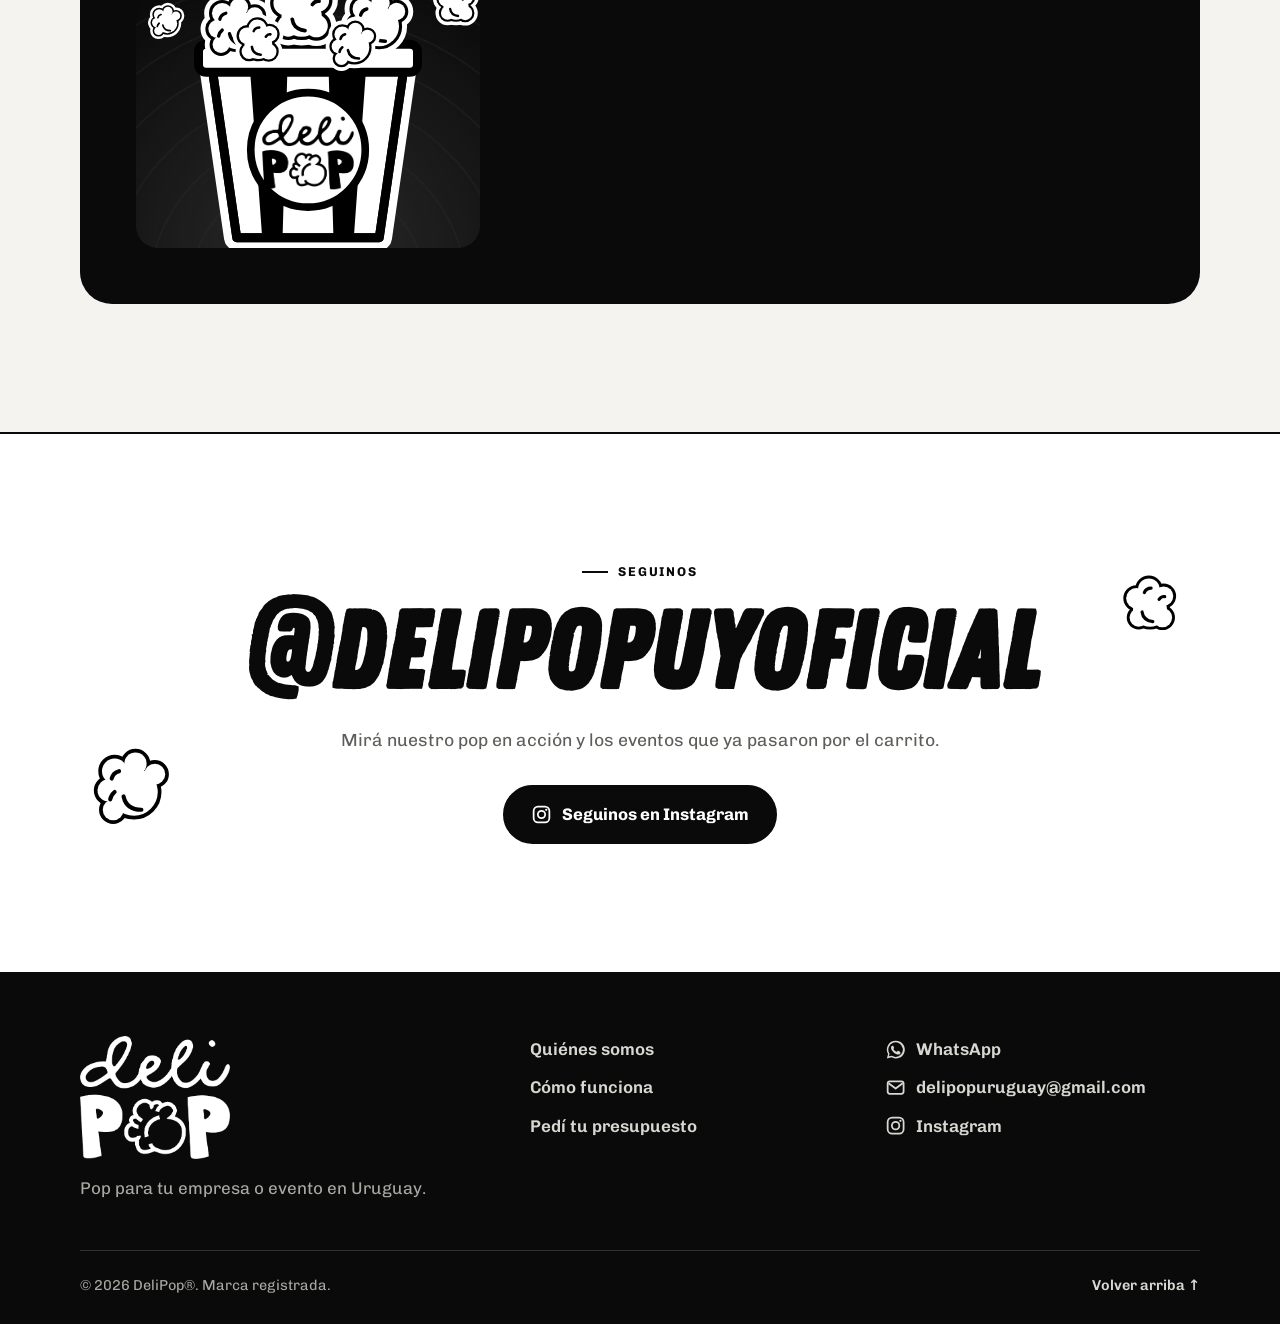
==== commit 0d556e4f: "Título de Quiénes somos siempre en dos líneas Co-Authored-By: Claude Opus 5.5 <noreply@anthropic.com" ====
--- a/index.html
+++ b/index.html
@@ -219,7 +219,7 @@
         <div class="section__head section__head--row section__head--story">
           <div>
             <p class="eyebrow reveal">Quiénes somos</p>
-            <h2 class="display h2 reveal">Hacemos pop para tu empresa o evento</h2>
+            <h2 class="display h2 story__title reveal">Hacemos pop para <span class="nowrap">tu empresa o evento</span></h2>
           </div>
           <div class="story reveal">
             <div class="story__scroll" id="story" tabindex="0" aria-label="Nuestra historia">
--- a/css/styles.css
+++ b/css/styles.css
@@ -266,6 +266,10 @@
 
 /* ---------- Historia (Quiénes somos) ---------- */
 .section__head--story { align-items: start; }
+.section__head--story > div:first-child { container-type: inline-size; min-width: 0; }
+/* Siempre en dos líneas como máximo: el tamaño se ajusta al ancho de la columna */
+.story__title { font-size: min(clamp(2.6rem, 6vw, 5.2rem), 11cqi); }
+.story__title .nowrap { white-space: nowrap; }
 .story { position: relative; }
 .story__scroll {
   max-height: 300px; overflow-y: auto; padding-right: 18px;
